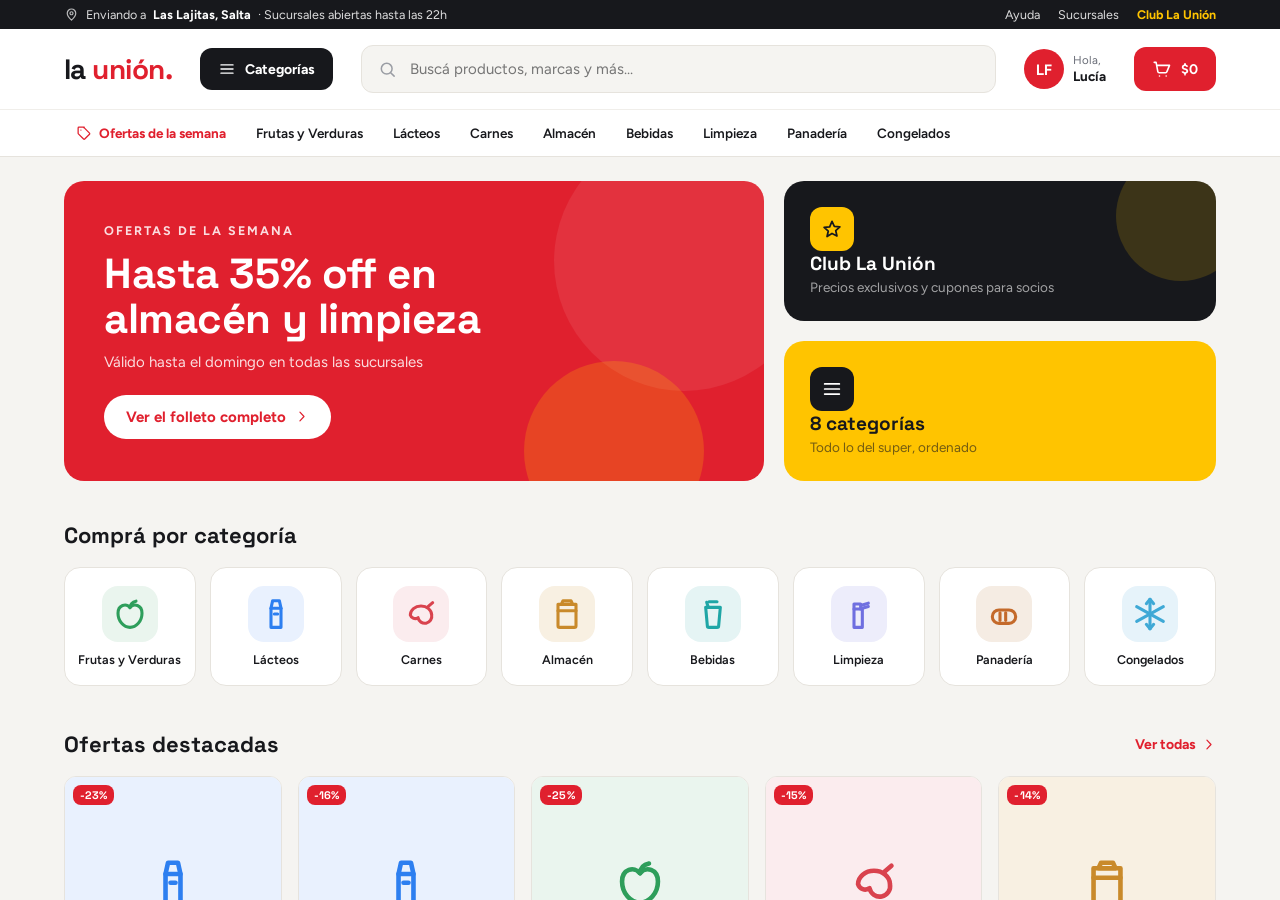
==== index.html @ 09f387e0 "Reconstruir Tienda Virtual La Unión fiel al diseño del diseñador Implementa el handoff de Claude Des" ====
<!DOCTYPE html>
<html lang="es">
<head>
<meta charset="utf-8">
<meta name="viewport" content="width=device-width, initial-scale=1">
<title>La Unión — Tienda Virtual</title>
<meta name="description" content="La Unión — el super de tu barrio, ahora también en pantalla. Catálogo de productos, ofertas de la semana y Club La Unión.">
<link rel="preconnect" href="https://fonts.googleapis.com">
<link rel="preconnect" href="https://fonts.gstatic.com" crossorigin>
<link href="https://fonts.googleapis.com/css2?family=Figtree:wght@400;500;600;700;800&family=Space+Grotesk:wght@500;600;700&display=swap" rel="stylesheet">
<style>
  *{box-sizing:border-box}
  body{margin:0}
  .mscroll::-webkit-scrollbar{height:8px;width:8px}
  .mscroll::-webkit-scrollbar-thumb{background:#d6d4ce;border-radius:8px}
  @keyframes dtoast-in{from{opacity:0;transform:translate(-50%,12px)}to{opacity:1;transform:translate(-50%,0)}}
  button{font-family:inherit}
  [data-hover-cat]:hover{border-color:#E0202E!important}
  [data-hover-row]:hover{background:#F5F4F1!important}
  .pcard:hover{box-shadow:0 8px 24px rgba(23,24,28,.12)}
  .pcard{transition:box-shadow .15s}
</style>
</head>
<body>
<div id="root" class="mscroll" style="height:100vh;overflow-y:auto;background:#F5F4F1;font-family:Figtree,system-ui,sans-serif;color:#17181C"></div>

<script>
"use strict";
const App = {
  state:{
    screen:'home', prev:'home', activeCat:null, activeProductId:17,
    query:'', sort:'rel', onlyOffers:false, offerTab:'all', cart:{}, toast:null
  },
  CATS:[
    {id:'frutas', name:'Frutas y Verduras', color:'#2E9E5B', soft:'#EAF5EE'},
    {id:'lacteos', name:'Lácteos', color:'#2D7FF0', soft:'#E9F1FE'},
    {id:'carnes', name:'Carnes', color:'#D9434E', soft:'#FBECEE'},
    {id:'almacen', name:'Almacén', color:'#C98A2B', soft:'#F8F0E2'},
    {id:'bebidas', name:'Bebidas', color:'#1FA6A6', soft:'#E5F4F4'},
    {id:'limpieza', name:'Limpieza', color:'#6F6FE0', soft:'#EDEDFB'},
    {id:'panaderia', name:'Panadería', color:'#C46A2B', soft:'#F5ECE3'},
    {id:'congelados', name:'Congelados', color:'#3FA9D6', soft:'#E6F3FA'}
  ],
  PRODUCTS:[
    {id:1, cat:'lacteos', name:'Leche Entera La Serenísima', brand:'La Serenísima', unit:'Sachet 1 L', price:990, off:1290},
    {id:2, cat:'lacteos', name:'Yogur Bebible Ser Frutilla', brand:'Ser', unit:'Botella 900 g', price:1290},
    {id:3, cat:'lacteos', name:'Queso Cremoso Punta del Agua', brand:'Punta del Agua', unit:'Por kg', price:8990},
    {id:4, cat:'lacteos', name:'Manteca La Paulina', brand:'La Paulina', unit:'200 g', price:1850},
    {id:5, cat:'lacteos', name:'Dulce de Leche Vacalin', brand:'Vacalin', unit:'400 g', price:2090, off:2490},
    {id:6, cat:'frutas', name:'Banana Ecuador', brand:'Frescos', unit:'Por kg', price:1490},
    {id:7, cat:'frutas', name:'Tomate Perita', brand:'Frescos', unit:'Por kg', price:1990},
    {id:8, cat:'frutas', name:'Papa Blanca', brand:'Frescos', unit:'Por kg', price:890, off:1190},
    {id:9, cat:'frutas', name:'Manzana Roja', brand:'Frescos', unit:'Por kg', price:2290},
    {id:10, cat:'carnes', name:'Asado de Tira', brand:'Carnicería La Unión', unit:'Por kg', price:9990},
    {id:11, cat:'carnes', name:'Pechuga de Pollo', brand:'Granja del Sol', unit:'Por kg', price:5490, off:6490},
    {id:12, cat:'carnes', name:'Carne Picada Especial', brand:'Carnicería La Unión', unit:'Por kg', price:6990},
    {id:13, cat:'almacen', name:'Fideos Tirabuzón Matarazzo', brand:'Matarazzo', unit:'500 g', price:990},
    {id:14, cat:'almacen', name:'Arroz Largo Fino Gallo Oro', brand:'Gallo Oro', unit:'1 kg', price:1890},
    {id:15, cat:'almacen', name:'Aceite de Girasol Natura', brand:'Natura', unit:'900 ml', price:2990, off:3490},
    {id:16, cat:'almacen', name:'Azúcar Ledesma', brand:'Ledesma', unit:'1 kg', price:1290},
    {id:17, cat:'almacen', name:'Yerba Mate Playadito', brand:'Playadito', unit:'1 kg', price:3990, off:4990},
    {id:18, cat:'almacen', name:'Café La Virginia', brand:'La Virginia', unit:'250 g', price:4290},
    {id:19, cat:'bebidas', name:'Coca-Cola Original', brand:'Coca-Cola', unit:'2,25 L', price:2890},
    {id:20, cat:'bebidas', name:'Agua Mineral Villavicencio', brand:'Villavicencio', unit:'2 L', price:1190},
    {id:21, cat:'bebidas', name:'Cerveza Quilmes Clásica', brand:'Quilmes', unit:'Litro retornable', price:1690, off:1990},
    {id:22, cat:'bebidas', name:'Vino Malbec Trumpeter', brand:'Trumpeter', unit:'750 ml', price:5990},
    {id:23, cat:'limpieza', name:'Lavandina Ayudín', brand:'Ayudín', unit:'1 L', price:990},
    {id:24, cat:'limpieza', name:'Detergente Magistral', brand:'Magistral', unit:'750 ml', price:1990, off:2490},
    {id:25, cat:'limpieza', name:'Papel Higiénico Higienol x4', brand:'Higienol', unit:'4 rollos', price:2990, off:3590},
    {id:26, cat:'panaderia', name:'Pan Lactal Bimbo', brand:'Bimbo', unit:'460 g', price:2190},
    {id:27, cat:'panaderia', name:'Medialunas de Manteca x6', brand:'Panadería La Unión', unit:'6 unidades', price:2490},
    {id:28, cat:'congelados', name:'Bastones de Merluza', brand:'La Costa', unit:'400 g', price:4290, off:4990},
    {id:29, cat:'congelados', name:'Papas Bastón McCain', brand:'McCain', unit:'720 g', price:3490},
    {id:30, cat:'congelados', name:'Helado Crema Americana', brand:'Frigor', unit:'1 kg', price:5990, off:7490}
  ],

  format(n){ return '$' + Math.round(n).toLocaleString('es-AR'); },
  esc(s){ return String(s).replace(/&/g,'&amp;').replace(/</g,'&lt;').replace(/>/g,'&gt;').replace(/"/g,'&quot;'); },
  svg(size,color,sw,paths){
    return '<svg width="'+size+'" height="'+size+'" viewBox="0 0 24 24" fill="none" stroke="'+color+'" stroke-width="'+(sw||1.85)+'" stroke-linecap="round" stroke-linejoin="round">'+
      paths.map(d=>'<path d="'+d+'"/>').join('')+'</svg>';
  },
  catIcon(id,size){
    const c=this.CATS.find(x=>x.id===id); const col=c?c.color:'#696D77';
    const P={
      frutas:['M12 8.2c-2.3-3-7.2-1.6-7.2 3.3 0 4.8 3.5 8.5 7.2 8.5s7.2-3.7 7.2-8.5c0-4.9-4.9-6.3-7.2-3.3z','M12 8.2c.2-2.3 1.7-3.5 3.6-3.9'],
      lacteos:['M9 8.5 10 4h4l1 4.5V20H9z','M9 8.5h6','M11 12h2'],
      carnes:['M5.6 12.6a6.4 5.4 0 0 1 12.8 0 4.1 4.1 0 0 1-8.2 1.6 3 3 0 0 1-4.6-1.6z','M16.2 7.6 19 5.2'],
      almacen:['M6.6 6.2h10.8V19a1 1 0 0 1-1 1H7.6a1 1 0 0 1-1-1z','M6.6 10h10.8','M9.6 4h4.8l1 2.2H8.6z'],
      bebidas:['M7.6 8h8.8l-1 11a1 1 0 0 1-1 1h-4.8a1 1 0 0 1-1-1z','M9.6 4.6h4.8','M9.2 8 8.2 5'],
      limpieza:['M9 9h5v11H9z','M14 6.6l3.6-1.1','M9 9V6h4v3','M14 8.6l3.6-1.1'],
      panaderia:['M5 13.6a4 4 0 0 1 4-4h6a4 4 0 0 1 0 8H9a4 4 0 0 1-4-4z','M9.6 11.2v4.6','M13 11.2v4.6'],
      congelados:['M12 3.2v17.6','M4 7.6 20 16.4','M20 7.6 4 16.4','M12 3.2 9.8 5.8','M12 3.2l2.2 2.6','M12 20.8l-2.2-2.6','M12 20.8l2.2-2.6']
    };
    return this.svg(size,col,1.85,(P[id]||['M4 12h16']));
  },
  ui(name,size,color){
    const col=color||'#17181C';
    const M={
      search:['M11 4.2a6.8 6.8 0 1 0 0 13.6 6.8 6.8 0 0 0 0-13.6z','M20.4 20.4 16 16'],
      tag:['M12.4 3.2H4.4a1.2 1.2 0 0 0-1.2 1.2v8a1.2 1.2 0 0 0 .35.85l7.8 7.8a1.2 1.2 0 0 0 1.7 0l7.2-7.2a1.2 1.2 0 0 0 0-1.7l-7.8-7.8a1.2 1.2 0 0 0-.85-.35z','M7.4 7.6h.01'],
      cart:['M2.6 4h2.3l2.1 11.1a1.6 1.6 0 0 0 1.6 1.3h7.7a1.6 1.6 0 0 0 1.6-1.25L21 7.6H6','M9 20.4h.02','M17 20.4h.02'],
      next:['M9.5 5 16 12l-6.5 7'],
      filter:['M4 6.6h16','M7 12h10','M10 17.4h4'],
      star:['M12 3.6l2.55 5.55 6.05.55-4.55 4 1.35 5.95L12 16.9 6.6 20.2l1.35-5.95-4.55-4 6.05-.55z'],
      pin:['M12 21s6.8-6.2 6.8-11A6.8 6.8 0 1 0 5.2 10c0 4.8 6.8 11 6.8 11z','M12 7.6a2.4 2.4 0 1 0 0 4.8 2.4 2.4 0 0 0 0-4.8z'],
      check:['M5 12.6 10 17l9.2-10.2'],
      close:['M6 6l12 12','M18 6 6 18'],
      menu:['M4 6.5h16','M4 12h16','M4 17.5h16'],
      ticket:['M3 7.5a1 1 0 0 1 1-1h16a1 1 0 0 1 1 1V10a2 2 0 0 0 0 4v2.5a1 1 0 0 1-1 1H4a1 1 0 0 1-1-1V14a2 2 0 0 0 0-4z'],
      doc:['M6 3.5h8l4 4V20a.5.5 0 0 1-.5.5h-11A.5.5 0 0 1 6 20z','M14 3.5V8h4'],
      user:['M12 4.2a3.5 3.5 0 1 0 0 7 3.5 3.5 0 0 0 0-7z','M5 20c0-3.6 3.1-5.6 7-5.6s7 2 7 5.6'],
      gear:['M12 9a3 3 0 1 0 0 6 3 3 0 0 0 0-6z','M19.4 13.5a1.6 1.6 0 0 0 .3 1.8l.05.05a2 2 0 1 1-2.8 2.8l-.05-.05a1.6 1.6 0 0 0-2.7 1.1V20a2 2 0 0 1-4 0v-.1a1.6 1.6 0 0 0-2.7-1.1l-.05.05a2 2 0 1 1-2.8-2.8l.05-.05A1.6 1.6 0 0 0 4.6 13.5H4.5a2 2 0 0 1 0-4h.1a1.6 1.6 0 0 0 1.1-2.7l-.05-.05a2 2 0 1 1 2.8-2.8l.05.05a1.6 1.6 0 0 0 2.7-1.1V2.5a2 2 0 0 1 4 0v.1a1.6 1.6 0 0 0 2.7 1.1l.05-.05a2 2 0 1 1 2.8 2.8l-.05.05a1.6 1.6 0 0 0-1.1 2.7h.1a2 2 0 0 1 0 4z']
    };
    return this.svg(size,col,1.9,(M[name]||[]));
  },

  disp(p){
    const cat=this.CATS.find(c=>c.id===p.cat); const qty=this.state.cart[p.id]||0;
    return {
      id:p.id, name:p.name, brand:p.brand, unit:p.unit, catName:cat.name,
      priceFmt:this.format(p.price), hasOff:!!p.off, offFmt:p.off?this.format(p.off):'',
      pct:p.off?Math.round((1-p.price/p.off)*100):0, soft:cat.soft, color:cat.color, icon:this.catIcon(p.cat,52),
      qty, notInCart:qty===0
    };
  },

  // ---- actions ----
  go(s){ this.state.screen=s; this.render(true); },
  goWithPrev(s){ this.state.prev=this.state.screen; this.state.screen=s; this.render(true); },
  openCat(id){ Object.assign(this.state,{prev:this.state.screen, activeCat:id, onlyOffers:false, sort:'rel', screen:'list'}); this.render(true); },
  openAllCats(){ Object.assign(this.state,{prev:this.state.screen, activeCat:null, onlyOffers:false, screen:'list'}); this.render(true); },
  openProduct(id){ Object.assign(this.state,{prev:this.state.screen, activeProductId:id, screen:'product'}); this.render(true); },
  add(id){ const p=this.PRODUCTS.find(x=>x.id===id); this.state.cart[id]=(this.state.cart[id]||0)+1; this.toastMsg('Agregaste '+p.name.split(' ').slice(0,2).join(' '),1800); this.render(false); },
  remove(id){ this.state.cart[id]=(this.state.cart[id]||0)-1; if(this.state.cart[id]<=0)delete this.state.cart[id]; this.render(false); },
  cycleSort(){ const o=['rel','asc','desc']; const i=o.indexOf(this.state.sort); this.state.sort=o[(i+1)%3]; this.render(false); },
  toggleOffers(){ this.state.onlyOffers=!this.state.onlyOffers; this.render(false); },
  setQuery(v){ this.state.query=v; this.render(false,true); },
  clearQuery(){ this.state.query=''; this.render(false); },
  focusSearch(){ if(this.state.screen!=='search'){ this.go('search'); } },
  setSort(){ this.cycleSort(); },
  setOfferTab(k){ this.state.offerTab=k; this.render(false); },
  searchFor(label){ this.state.query=label; this.state.screen='search'; this.render(true); },
  clearCart(){ this.state.cart={}; this.render(false); },
  toastMsg(m,d){ if(this._t)clearTimeout(this._t); this.state.toast=m; this.renderToast(); this._t=setTimeout(()=>{this.state.toast=null;this.renderToast();},d||1700); },

  // ---- product card ----
  card(p){
    const off = p.hasOff ? '<div style="position:absolute;top:8px;left:8px;background:#E0202E;color:#fff;font-size:11px;font-weight:700;padding:3px 7px;border-radius:8px;letter-spacing:.01em;font-family:\'Space Grotesk\',sans-serif">-'+p.pct+'%</div>' : '';
    const strike = p.hasOff ? '<span style="font-size:12px;color:#9A9DA4;text-decoration:line-through;font-weight:500">'+p.offFmt+'</span>' : '';
    const action = p.notInCart
      ? '<button onclick="event.stopPropagation();App.add('+p.id+')" style="width:100%;height:36px;border:1.5px solid #E0202E;background:#fff;color:#E0202E;border-radius:999px;font-weight:700;font-size:13px;cursor:pointer;display:flex;align-items:center;justify-content:center;gap:5px">Agregar</button>'
      : '<div style="width:100%;height:36px;display:flex;align-items:center;justify-content:space-between;border:1.5px solid #E0202E;border-radius:999px;overflow:hidden">'+
          '<button onclick="event.stopPropagation();App.remove('+p.id+')" style="width:40px;height:100%;border:none;background:transparent;color:#E0202E;font-size:20px;font-weight:700;cursor:pointer;line-height:1">&minus;</button>'+
          '<span style="font-family:\'Space Grotesk\',sans-serif;font-weight:700;font-size:15px;color:#17181C">'+p.qty+'</span>'+
          '<button onclick="event.stopPropagation();App.add('+p.id+')" style="width:40px;height:100%;border:none;background:transparent;color:#E0202E;font-size:20px;font-weight:700;cursor:pointer;line-height:1">+</button>'+
        '</div>';
    return '<div class="pcard" onclick="App.openProduct('+p.id+')" style="background:#fff;border:1px solid #E6E3DD;border-radius:12px;overflow:hidden;display:flex;flex-direction:column;height:100%;cursor:pointer">'+
      '<div style="position:relative;width:100%;aspect-ratio:1/1;display:flex;align-items:center;justify-content:center;background:'+p.soft+'">'+
        '<div style="transform:scale(1.15)">'+p.icon+'</div>'+off+'</div>'+
      '<div style="padding:10px 11px 12px;display:flex;flex-direction:column;gap:3px;flex:1">'+
        '<div style="display:flex;align-items:baseline;gap:6px;flex-wrap:wrap"><span style="font-family:\'Space Grotesk\',sans-serif;font-weight:700;font-size:18px;color:#17181C;font-feature-settings:\'tnum\'">'+p.priceFmt+'</span>'+strike+'</div>'+
        '<div style="font-size:13px;font-weight:600;color:#17181C;line-height:1.25;display:-webkit-box;-webkit-line-clamp:2;-webkit-box-orient:vertical;overflow:hidden;min-height:33px">'+this.esc(p.name)+'</div>'+
        '<div style="font-size:11.5px;color:#696D77;margin-bottom:2px">'+this.esc(p.unit)+'</div>'+
        '<div style="margin-top:auto;padding-top:6px">'+action+'</div>'+
      '</div></div>';
  },
  grid(arr,cols){ return '<div style="display:grid;grid-template-columns:repeat('+cols+',1fr);gap:16px">'+arr.map(p=>this.card(p)).join('')+'</div>'; },

  // ---- screens ----
  header(){
    const s=this.state;
    const cartCount=Object.values(s.cart).reduce((a,b)=>a+b,0);
    const subtotal=Object.keys(s.cart).reduce((a,id)=>{const p=this.PRODUCTS.find(x=>x.id===Number(id));return a+p.price*s.cart[id];},0);
    const cartBadge = cartCount>0 ? '<span style="position:absolute;top:-6px;right:-6px;background:#17181C;color:#fff;font-size:11px;font-weight:700;min-width:20px;height:20px;border-radius:10px;display:flex;align-items:center;justify-content:center;padding:0 5px;font-family:\'Space Grotesk\',sans-serif;border:2px solid #fff">'+cartCount+'</span>' : '';
    const searchBorder = s.screen==='search'?'#E0202E':'#E6E3DD';
    const clearBtn = s.query.length>0 ? '<div onclick="App.clearQuery()" style="cursor:pointer;display:flex">'+this.ui('close',17,'#9A9DA4')+'</div>' : '';
    const navCats=this.CATS.map(c=>'<div onclick="App.openCat(\''+c.id+'\')" data-hover-row style="cursor:pointer;flex:none;font-weight:600;font-size:13.5px;color:#17181C;padding:6px 12px;border-radius:8px">'+this.esc(c.name)+'</div>').join('');
    return '<div style="position:sticky;top:0;z-index:30;background:#fff;border-bottom:1px solid #E6E3DD">'+
      '<div style="background:#17181C;color:rgba(255,255,255,.85);font-size:12.5px"><div style="max-width:1200px;margin:0 auto;padding:7px 24px;display:flex;align-items:center;justify-content:space-between">'+
        '<span style="display:flex;align-items:center;gap:7px">'+this.ui('pin',15,'rgba(255,255,255,.7)')+' Enviando a <span style="color:#fff;font-weight:700">Las Lajitas, Salta</span> · Sucursales abiertas hasta las 22h</span>'+
        '<span style="display:flex;gap:18px;align-items:center"><span style="cursor:pointer">Ayuda</span><span style="cursor:pointer">Sucursales</span><span onclick="App.go(\'club\')" style="cursor:pointer;color:#FFC400;font-weight:700">Club La Unión</span></span>'+
      '</div></div>'+
      '<div style="max-width:1200px;margin:0 auto;padding:16px 24px;display:flex;align-items:center;gap:28px">'+
        '<div onclick="App.go(\'home\')" style="cursor:pointer;font-family:\'Space Grotesk\',sans-serif;font-weight:700;font-size:28px;letter-spacing:-.02em;flex:none">la <span style="color:#E0202E">unión.</span></div>'+
        '<div onclick="App.go(\'categories\')" style="cursor:pointer;flex:none;display:flex;align-items:center;gap:9px;background:#17181C;color:#fff;font-weight:700;font-size:14px;padding:12px 18px;border-radius:12px">'+this.ui('menu',18,'#fff')+' Categorías</div>'+
        '<div style="flex:1;display:flex;align-items:center;gap:11px;background:#F5F4F1;border:1.5px solid '+searchBorder+';border-radius:12px;padding:0 16px;height:48px">'+this.ui('search',19,'#9A9DA4')+
          '<input id="searchInput" value="'+this.esc(s.query)+'" oninput="App.setQuery(this.value)" onfocus="App.focusSearch()" placeholder="Buscá productos, marcas y más..." style="border:none;outline:none;background:transparent;flex:1;font-family:Figtree,sans-serif;font-size:15px;color:#17181C;min-width:0" />'+clearBtn+'</div>'+
        '<div onclick="App.go(\'account\')" style="cursor:pointer;flex:none;display:flex;align-items:center;gap:9px"><div style="width:40px;height:40px;border-radius:50%;background:#E0202E;color:#fff;display:flex;align-items:center;justify-content:center;font-family:\'Space Grotesk\',sans-serif;font-weight:700;font-size:15px">LF</div><div style="line-height:1.2"><div style="font-size:11.5px;color:#696D77">Hola,</div><div style="font-size:13.5px;font-weight:700">Lucía</div></div></div>'+
        '<div onclick="App.goWithPrev(\'cart\')" style="cursor:pointer;flex:none;position:relative;display:flex;align-items:center;gap:9px;background:#E0202E;color:#fff;font-weight:700;font-size:14px;padding:12px 18px;border-radius:12px">'+this.ui('cart',20,'#fff')+' <span>'+this.format(subtotal)+'</span>'+cartBadge+'</div>'+
      '</div>'+
      '<div style="border-top:1px solid #F0EEEA"><div style="max-width:1200px;margin:0 auto;padding:0 24px;display:flex;gap:6px;align-items:center;height:46px;overflow-x:auto;scrollbar-width:none">'+
        '<div onclick="App.go(\'offers\')" style="cursor:pointer;flex:none;display:flex;align-items:center;gap:7px;color:#E0202E;font-weight:700;font-size:13.5px;padding:6px 12px">'+this.ui('tag',16,'#E0202E')+' Ofertas de la semana</div>'+navCats+
      '</div></div></div>';
  },

  homeScreen(){
    const offers=this.PRODUCTS.filter(p=>p.off);
    const navCats=this.CATS.map(c=>{
      const count=this.PRODUCTS.filter(p=>p.cat===c.id).length;
      return '<div onclick="App.openCat(\''+c.id+'\')" data-hover-cat style="cursor:pointer;background:#fff;border:1px solid #E6E3DD;border-radius:16px;padding:18px 12px;display:flex;flex-direction:column;align-items:center;gap:10px;text-align:center"><div style="width:56px;height:56px;border-radius:16px;background:'+c.soft+';display:flex;align-items:center;justify-content:center">'+this.catIcon(c.id,40)+'</div><span style="font-size:12.5px;font-weight:600;line-height:1.2">'+this.esc(c.name)+'</span></div>';
    }).join('');
    const offersRow=offers.slice(0,5).map(p=>this.disp(p));
    const featIdx=[16,0,18,26,9,13,18,19,5,25];
    const featured=featIdx.map(i=>this.disp(this.PRODUCTS[i]));
    return '<div>'+
      '<div style="display:grid;grid-template-columns:1.62fr 1fr;gap:20px;margin-top:24px">'+
        '<div onclick="App.go(\'offers\')" style="cursor:pointer;position:relative;overflow:hidden;background:#E0202E;border-radius:20px;padding:40px;min-height:280px;display:flex;flex-direction:column;justify-content:center">'+
          '<div style="position:absolute;right:-50px;top:-50px;width:260px;height:260px;border-radius:50%;background:rgba(255,255,255,.08)"></div><div style="position:absolute;right:60px;bottom:-60px;width:180px;height:180px;border-radius:50%;background:rgba(255,196,0,.22)"></div>'+
          '<div style="position:relative"><div style="font-size:12.5px;font-weight:700;letter-spacing:.16em;color:rgba(255,255,255,.85)">OFERTAS DE LA SEMANA</div>'+
          '<div style="font-family:\'Space Grotesk\',sans-serif;font-weight:700;font-size:42px;line-height:1.05;color:#fff;margin-top:14px;max-width:440px;letter-spacing:-.01em">Hasta 35% off en almacén y limpieza</div>'+
          '<div style="font-size:15px;color:rgba(255,255,255,.85);margin-top:12px">Válido hasta el domingo en todas las sucursales</div>'+
          '<div style="display:inline-flex;align-items:center;gap:8px;margin-top:24px;background:#fff;color:#E0202E;font-weight:700;font-size:15px;padding:13px 22px;border-radius:999px">Ver el folleto completo '+this.ui('next',15,'#E0202E')+'</div></div></div>'+
        '<div style="display:flex;flex-direction:column;gap:20px">'+
          '<div onclick="App.go(\'club\')" style="cursor:pointer;flex:1;position:relative;overflow:hidden;background:#17181C;border-radius:20px;padding:26px;display:flex;flex-direction:column;justify-content:space-between"><div style="position:absolute;right:-30px;top:-30px;width:130px;height:130px;border-radius:50%;background:rgba(255,196,0,.16)"></div><div style="width:44px;height:44px;border-radius:12px;background:#FFC400;display:flex;align-items:center;justify-content:center">'+this.ui('star',22,'#17181C')+'</div><div><div style="color:#fff;font-weight:700;font-size:19px;font-family:\'Space Grotesk\',sans-serif">Club La Unión</div><div style="color:rgba(255,255,255,.6);font-size:13.5px;margin-top:3px">Precios exclusivos y cupones para socios</div></div></div>'+
          '<div onclick="App.go(\'categories\')" style="cursor:pointer;flex:1;position:relative;overflow:hidden;background:#FFC400;border-radius:20px;padding:26px;display:flex;flex-direction:column;justify-content:space-between"><div style="width:44px;height:44px;border-radius:12px;background:#17181C;display:flex;align-items:center;justify-content:center">'+this.ui('menu',22,'#fff')+'</div><div><div style="color:#17181C;font-weight:700;font-size:19px;font-family:\'Space Grotesk\',sans-serif">8 categorías</div><div style="color:rgba(23,24,28,.6);font-size:13.5px;margin-top:3px">Todo lo del super, ordenado</div></div></div>'+
        '</div></div>'+
      '<div style="display:flex;align-items:center;justify-content:space-between;margin:40px 0 18px"><div style="font-family:\'Space Grotesk\',sans-serif;font-weight:700;font-size:22px">Comprá por categoría</div></div>'+
      '<div style="display:grid;grid-template-columns:repeat(8,1fr);gap:14px">'+navCats+'</div>'+
      '<div style="display:flex;align-items:center;justify-content:space-between;margin:44px 0 18px"><div style="font-family:\'Space Grotesk\',sans-serif;font-weight:700;font-size:22px">Ofertas destacadas</div><div onclick="App.go(\'offers\')" style="cursor:pointer;font-size:14px;font-weight:700;color:#E0202E;display:flex;align-items:center;gap:5px">Ver todas '+this.ui('next',15,'#E0202E')+'</div></div>'+
      this.grid(offersRow,5)+
      '<div style="display:flex;align-items:center;justify-content:space-between;margin:44px 0 18px"><div style="font-family:\'Space Grotesk\',sans-serif;font-weight:700;font-size:22px">Lo más comprado</div></div>'+
      this.grid(featured,5)+
    '</div>';
  },

  categoriesScreen(){
    const cards=this.CATS.map(c=>{
      const count=this.PRODUCTS.filter(p=>p.cat===c.id).length;
      return '<div onclick="App.openCat(\''+c.id+'\')" style="cursor:pointer;position:relative;overflow:hidden;background:'+c.soft+';border-radius:18px;padding:22px;height:150px;display:flex;flex-direction:column;justify-content:space-between"><div style="transform:scale(1.1);transform-origin:left">'+this.catIcon(c.id,40)+'</div><div><div style="font-weight:700;font-size:16px">'+this.esc(c.name)+'</div><div style="font-size:12.5px;color:#696D77;margin-top:2px">'+count+' productos</div></div></div>';
    }).join('');
    return '<div><div style="font-family:\'Space Grotesk\',sans-serif;font-weight:700;font-size:26px;margin:28px 0 18px">Todas las categorías</div><div style="display:grid;grid-template-columns:repeat(4,1fr);gap:16px">'+cards+'</div></div>';
  },

  listScreen(){
    const s=this.state;
    let list=s.activeCat?this.PRODUCTS.filter(p=>p.cat===s.activeCat):this.PRODUCTS.slice();
    if(s.onlyOffers)list=list.filter(p=>p.off);
    if(s.sort==='asc')list=list.slice().sort((a,b)=>a.price-b.price);
    if(s.sort==='desc')list=list.slice().sort((a,b)=>b.price-a.price);
    const cat=s.activeCat?this.CATS.find(c=>c.id===s.activeCat):null;
    const sortLabel=s.sort==='asc'?'Menor precio':s.sort==='desc'?'Mayor precio':'Relevancia';
    const allW=s.activeCat?'500':'700', allC=s.activeCat?'#17181C':'#E0202E', allBg=s.activeCat?'transparent':'#FBECEE';
    const sideCats=this.CATS.map(c=>{
      const count=this.PRODUCTS.filter(p=>p.cat===c.id).length;
      const w=s.activeCat===c.id?'700':'500', col=s.activeCat===c.id?'#E0202E':'#17181C', bg=s.activeCat===c.id?'#FBECEE':'transparent';
      return '<div onclick="App.openCat(\''+c.id+'\')" style="cursor:pointer;font-size:14px;font-weight:'+w+';color:'+col+';padding:9px 12px;border-radius:10px;background:'+bg+';display:flex;justify-content:space-between"><span>'+this.esc(c.name)+'</span><span style="color:#9A9DA4;font-weight:500">'+count+'</span></div>';
    }).join('');
    const toggleBg=s.onlyOffers?'#E0202E':'#D6D4CE', knob=s.onlyOffers?'20px':'2px';
    const gridHtml = list.length>0 ? this.grid(list.map(p=>this.disp(p)),4)
      : '<div style="padding:70px 32px;text-align:center;background:#fff;border:1px solid #E6E3DD;border-radius:16px"><div style="font-size:16px;font-weight:700">No hay productos con esos filtros</div><div onclick="App.toggleOffers()" style="cursor:pointer;margin-top:10px;font-size:14px;font-weight:700;color:#E0202E">Quitar filtros</div></div>';
    return '<div style="display:grid;grid-template-columns:230px 1fr;gap:28px;margin-top:24px;align-items:start">'+
      '<div style="position:sticky;top:170px"><div style="font-family:\'Space Grotesk\',sans-serif;font-weight:700;font-size:15px;margin-bottom:12px">Categorías</div>'+
        '<div style="display:flex;flex-direction:column;gap:2px"><div onclick="App.openAllCats()" style="cursor:pointer;font-size:14px;font-weight:'+allW+';color:'+allC+';padding:9px 12px;border-radius:10px;background:'+allBg+'">Todos los productos</div>'+sideCats+'</div>'+
        '<div style="height:1px;background:#E6E3DD;margin:18px 0"></div>'+
        '<div onclick="App.toggleOffers()" style="cursor:pointer;display:flex;align-items:center;gap:10px;padding:4px 0"><div style="width:42px;height:24px;border-radius:999px;background:'+toggleBg+';position:relative;transition:.15s;flex:none"><div style="position:absolute;top:2px;left:'+knob+';width:20px;height:20px;border-radius:50%;background:#fff;transition:.15s"></div></div><span style="font-size:14px;font-weight:600">Solo ofertas</span></div>'+
      '</div>'+
      '<div><div style="display:flex;align-items:flex-end;justify-content:space-between;margin-bottom:18px"><div><div style="font-family:\'Space Grotesk\',sans-serif;font-weight:700;font-size:26px">'+this.esc(cat?cat.name:'Todos los productos')+'</div><div style="font-size:13.5px;color:#696D77;margin-top:3px">'+list.length+' productos</div></div>'+
        '<div style="display:flex;align-items:center;gap:10px"><span style="font-size:13px;color:#696D77">Ordenar por</span><div onclick="App.setSort()" style="cursor:pointer;display:flex;align-items:center;gap:8px;background:#fff;border:1px solid #E6E3DD;border-radius:10px;padding:10px 14px;font-size:13.5px;font-weight:600">'+this.ui('filter',16,'#17181C')+' '+sortLabel+'</div></div></div>'+gridHtml+'</div>'+
    '</div>';
  },

  productScreen(){
    const s=this.state;
    const ap=this.PRODUCTS.find(p=>p.id===s.activeProductId)||this.PRODUCTS[0];
    const d=this.disp(ap);
    const desc=ap.name+' de '+ap.brand+'. Presentación '+ap.unit.toLowerCase()+'. Precio por unidad, sujeto a disponibilidad en sucursal. Producto seleccionado por su rotación y calidad.';
    const related=this.PRODUCTS.filter(p=>p.cat===ap.cat&&p.id!==ap.id).slice(0,5).map(p=>this.disp(p));
    const offBadge=d.hasOff?'<div style="position:absolute;top:20px;left:20px;background:#E0202E;color:#fff;font-size:15px;font-weight:700;padding:7px 14px;border-radius:11px;font-family:\'Space Grotesk\',sans-serif">-'+d.pct+'% OFF</div>':'';
    const strike=d.hasOff?'<span style="font-size:20px;color:#9A9DA4;text-decoration:line-through">'+d.offFmt+'</span>':'';
    const action = d.notInCart
      ? '<button onclick="App.add('+ap.id+')" style="flex:1;height:56px;border:none;background:#E0202E;color:#fff;border-radius:14px;font-weight:700;font-size:16px;cursor:pointer;display:flex;align-items:center;justify-content:center;gap:9px">'+this.ui('cart',20,'#fff')+' Agregar al carrito</button>'
      : '<div style="flex:1;height:56px;display:flex;align-items:center;justify-content:space-between;border:1.5px solid #E0202E;border-radius:14px;overflow:hidden"><button onclick="App.remove('+ap.id+')" style="width:60px;height:100%;border:none;background:transparent;color:#E0202E;font-size:26px;font-weight:700;cursor:pointer">&minus;</button><span style="font-family:\'Space Grotesk\',sans-serif;font-weight:700;font-size:22px">'+d.qty+'</span><button onclick="App.add('+ap.id+')" style="width:60px;height:100%;border:none;background:transparent;color:#E0202E;font-size:26px;font-weight:700;cursor:pointer">+</button></div><div style="font-family:\'Space Grotesk\',sans-serif;font-weight:700;color:#1B8A53;font-size:14px;display:flex;align-items:center;gap:6px">'+this.ui('check',16,'#1B8A53')+' En carrito</div>';
    return '<div><div style="font-size:13px;color:#696D77;margin:22px 0 18px;display:flex;align-items:center;gap:7px"><span onclick="App.go(\'home\')" style="cursor:pointer">Inicio</span>'+this.ui('next',13,'#C9CCD2')+'<span onclick="App.openCat(\''+ap.cat+'\')" style="cursor:pointer">'+this.esc(d.catName)+'</span>'+this.ui('next',13,'#C9CCD2')+'<span style="color:#17181C;font-weight:600">'+this.esc(d.name)+'</span></div>'+
      '<div style="display:grid;grid-template-columns:1fr 1fr;gap:40px;align-items:start">'+
        '<div style="background:'+d.soft+';border-radius:22px;aspect-ratio:1/1;display:flex;align-items:center;justify-content:center;position:sticky;top:170px"><div style="transform:scale(3.4)">'+this.catIcon(ap.cat,52)+'</div>'+offBadge+'</div>'+
        '<div style="padding-top:6px"><div style="font-size:12px;font-weight:700;letter-spacing:.1em;color:#E0202E;text-transform:uppercase">'+this.esc(d.catName)+'</div>'+
          '<div style="font-family:\'Space Grotesk\',sans-serif;font-weight:700;font-size:32px;line-height:1.15;margin-top:8px">'+this.esc(d.name)+'</div>'+
          '<div style="font-size:15px;color:#696D77;margin-top:5px">'+this.esc(d.brand)+' · '+this.esc(d.unit)+'</div>'+
          '<div style="display:flex;align-items:baseline;gap:14px;margin-top:22px"><span style="font-family:\'Space Grotesk\',sans-serif;font-weight:700;font-size:44px;font-feature-settings:\'tnum\'">'+d.priceFmt+'</span>'+strike+'</div>'+
          '<div style="display:flex;align-items:center;gap:8px;margin-top:14px"><span style="width:9px;height:9px;border-radius:50%;background:#1B8A53"></span><span style="font-size:14px;font-weight:600;color:#1B8A53">En stock · entrega same day disponible</span></div>'+
          '<div style="margin-top:28px;display:flex;gap:14px;align-items:center">'+action+'</div>'+
          '<div style="height:1px;background:#E6E3DD;margin:28px 0"></div>'+
          '<div style="font-family:\'Space Grotesk\',sans-serif;font-weight:700;font-size:17px;margin-bottom:8px">Descripción</div>'+
          '<div style="font-size:14.5px;color:#696D77;line-height:1.55">'+this.esc(desc)+'</div>'+
          '<div style="margin-top:22px;border:1px solid #E6E3DD;border-radius:14px;overflow:hidden;background:#fff">'+
            '<div style="display:flex;justify-content:space-between;padding:14px 16px;font-size:14px"><span style="color:#696D77">Marca</span><span style="font-weight:600">'+this.esc(d.brand)+'</span></div><div style="height:1px;background:#E6E3DD"></div>'+
            '<div style="display:flex;justify-content:space-between;padding:14px 16px;font-size:14px"><span style="color:#696D77">Presentación</span><span style="font-weight:600">'+this.esc(d.unit)+'</span></div><div style="height:1px;background:#E6E3DD"></div>'+
            '<div style="display:flex;justify-content:space-between;padding:14px 16px;font-size:14px"><span style="color:#696D77">Categoría</span><span style="font-weight:600">'+this.esc(d.catName)+'</span></div></div>'+
        '</div></div>'+
      '<div style="font-family:\'Space Grotesk\',sans-serif;font-weight:700;font-size:22px;margin:48px 0 18px">Productos relacionados</div>'+this.grid(related,5)+'</div>';
  },

  searchScreen(){
    const s=this.state;
    const norm=t=>t.toLowerCase().normalize('NFD').replace(/[̀-ͯ]/g,'');
    const q=norm(s.query.trim());
    const res=q?this.PRODUCTS.filter(p=>norm(p.name+' '+p.brand+' '+this.CATS.find(c=>c.id===p.cat).name).includes(q)):[];
    let body;
    if(q.length>0){
      if(res.length>0){
        body='<div style="font-size:15px;color:#696D77;margin-bottom:18px">'+res.length+' resultados para "<span style="color:#17181C;font-weight:700">'+this.esc(s.query)+'</span>"</div>'+this.grid(res.map(p=>this.disp(p)),5);
      } else {
        body='<div style="padding:80px 32px;text-align:center"><div style="width:72px;height:72px;border-radius:50%;background:#fff;border:1px solid #E6E3DD;display:flex;align-items:center;justify-content:center;margin:0 auto 18px">'+this.ui('search',28,'#C9CCD2')+'</div><div style="font-size:18px;font-weight:700">Sin resultados para "'+this.esc(s.query)+'"</div><div style="font-size:14px;color:#9A9DA4;margin-top:6px">Probá con otra palabra o revisá la ortografía</div></div>';
      }
    } else {
      const suggestions=['Leche','Yerba','Coca-Cola','Aceite','Pan','Detergente','Asado','Café'].map(l=>'<div onclick="App.searchFor(\''+l+'\')" style="cursor:pointer;background:#fff;border:1px solid #E6E3DD;border-radius:999px;padding:10px 18px;font-size:14px;font-weight:600">'+l+'</div>').join('');
      const cats=this.CATS.map(c=>{const count=this.PRODUCTS.filter(p=>p.cat===c.id).length;return '<div onclick="App.openCat(\''+c.id+'\')" style="cursor:pointer;display:flex;align-items:center;gap:14px;background:#fff;border:1px solid #E6E3DD;border-radius:14px;padding:14px"><div style="width:48px;height:48px;border-radius:12px;background:'+c.soft+';display:flex;align-items:center;justify-content:center;flex:none;transform:scale(.85)">'+this.catIcon(c.id,40)+'</div><div><div style="font-weight:700;font-size:14.5px">'+this.esc(c.name)+'</div><div style="font-size:12.5px;color:#696D77">'+count+' productos</div></div></div>';}).join('');
      body='<div style="font-size:15px;font-weight:700;margin-bottom:14px">Buscados frecuentemente</div><div style="display:flex;flex-wrap:wrap;gap:10px;margin-bottom:32px">'+suggestions+'</div><div style="font-size:15px;font-weight:700;margin-bottom:14px">Explorá por categoría</div><div style="display:grid;grid-template-columns:repeat(4,1fr);gap:16px">'+cats+'</div>';
    }
    return '<div style="margin-top:26px">'+body+'</div>';
  },

  offersScreen(){
    const s=this.state;
    const offers=this.PRODUCTS.filter(p=>p.off);
    const secDefs=[
      {title:'Frescos', cats:['frutas','carnes','lacteos','panaderia']},
      {title:'Almacén', cats:['almacen']},
      {title:'Bebidas', cats:['bebidas']},
      {title:'Limpieza y hogar', cats:['limpieza','congelados']}
    ];
    let sections=secDefs.map(d=>({title:d.title, items:offers.filter(p=>d.cats.includes(p.cat)).map(p=>this.disp(p))})).filter(x=>x.items.length);
    if(s.offerTab!=='all')sections=sections.filter(x=>x.title===s.offerTab);
    const tabs=[{label:'Todas',key:'all'}].concat(secDefs.filter(d=>offers.some(p=>d.cats.includes(p.cat))).map(d=>({label:d.title,key:d.title})))
      .map(t=>{const on=s.offerTab===t.key;return '<div onclick="App.setOfferTab(\''+t.key+'\')" style="cursor:pointer;border-radius:999px;padding:9px 18px;font-size:14px;font-weight:700;background:'+(on?'#E0202E':'#fff')+';border:1px solid '+(on?'#E0202E':'#E6E3DD')+';color:'+(on?'#fff':'#17181C')+'">'+t.label+'</div>';}).join('');
    const secHtml=sections.map(sec=>'<div style="margin-top:32px"><div style="font-family:\'Space Grotesk\',sans-serif;font-weight:700;font-size:20px;margin-bottom:16px">'+this.esc(sec.title)+'</div>'+this.grid(sec.items,5)+'</div>').join('');
    return '<div><div style="position:relative;overflow:hidden;background:#E0202E;border-radius:20px;padding:34px 40px;margin-top:24px"><div style="position:absolute;right:-40px;top:-40px;width:200px;height:200px;border-radius:50%;background:rgba(255,255,255,.08)"></div><div style="position:relative"><div style="font-family:\'Space Grotesk\',sans-serif;font-weight:700;font-size:30px;color:#fff">Folleto de ofertas</div><div style="font-size:15px;color:rgba(255,255,255,.85);margin-top:5px">Válido hasta el domingo · todas las sucursales</div></div></div>'+
      '<div style="display:flex;gap:10px;margin:22px 0 4px;flex-wrap:wrap">'+tabs+'</div>'+secHtml+'</div>';
  },

  cartScreen(){
    const s=this.state;
    const ids=Object.keys(s.cart);
    if(ids.length===0){
      return '<div style="margin-top:26px"><div style="font-family:\'Space Grotesk\',sans-serif;font-weight:700;font-size:26px;margin-bottom:18px">Mi carrito</div><div style="padding:80px 32px;text-align:center;background:#fff;border:1px solid #E6E3DD;border-radius:18px"><div style="width:76px;height:76px;border-radius:50%;background:#F5F4F1;display:flex;align-items:center;justify-content:center;margin:0 auto 18px">'+this.ui('cart',30,'#C9CCD2')+'</div><div style="font-size:18px;font-weight:700">Tu carrito está vacío</div><div style="font-size:14px;color:#9A9DA4;margin-top:6px">Agregá productos para armar tu lista</div><div onclick="App.go(\'home\')" style="cursor:pointer;margin-top:20px;display:inline-block;background:#E0202E;color:#fff;font-weight:700;font-size:15px;padding:13px 26px;border-radius:999px">Explorar productos</div></div></div>';
    }
    const items=ids.map(id=>{const p=this.PRODUCTS.find(x=>x.id===Number(id));const c=this.CATS.find(k=>k.id===p.cat);const qty=s.cart[id];
      return '<div style="display:flex;gap:16px;align-items:center;background:#fff;border:1px solid #E6E3DD;border-radius:16px;padding:14px"><div style="width:72px;height:72px;border-radius:12px;background:'+c.soft+';display:flex;align-items:center;justify-content:center;flex:none"><div style="transform:scale(.75)">'+this.catIcon(p.cat,52)+'</div></div><div style="flex:1;min-width:0"><div style="font-size:15px;font-weight:600">'+this.esc(p.name)+'</div><div style="font-size:13px;color:#696D77;margin-top:2px">'+this.esc(p.unit)+'</div></div><div style="display:flex;align-items:center;border:1.5px solid #E6E3DD;border-radius:999px;height:40px;flex:none"><button onclick="App.remove('+p.id+')" style="width:40px;height:100%;border:none;background:transparent;color:#E0202E;font-size:20px;font-weight:700;cursor:pointer">&minus;</button><span style="font-family:\'Space Grotesk\',sans-serif;font-weight:700;font-size:15px;min-width:22px;text-align:center">'+qty+'</span><button onclick="App.add('+p.id+')" style="width:40px;height:100%;border:none;background:transparent;color:#E0202E;font-size:20px;font-weight:700;cursor:pointer">+</button></div><div style="width:96px;text-align:right;font-family:\'Space Grotesk\',sans-serif;font-weight:700;font-size:17px;flex:none">'+this.format(p.price*qty)+'</div></div>';
    }).join('');
    const subtotal=ids.reduce((a,id)=>{const p=this.PRODUCTS.find(x=>x.id===Number(id));return a+p.price*s.cart[id];},0);
    const savings=ids.reduce((a,id)=>{const p=this.PRODUCTS.find(x=>x.id===Number(id));return a+(p.off?(p.off-p.price)*s.cart[id]:0);},0);
    return '<div style="margin-top:26px"><div style="font-family:\'Space Grotesk\',sans-serif;font-weight:700;font-size:26px;margin-bottom:18px">Mi carrito</div>'+
      '<div style="display:grid;grid-template-columns:1fr 360px;gap:28px;align-items:start"><div style="display:flex;flex-direction:column;gap:12px">'+items+'</div>'+
      '<div style="position:sticky;top:170px;background:#fff;border:1px solid #E6E3DD;border-radius:18px;padding:22px"><div style="font-family:\'Space Grotesk\',sans-serif;font-weight:700;font-size:18px;margin-bottom:16px">Resumen</div>'+
        '<div style="display:flex;justify-content:space-between;font-size:14px;color:#696D77;margin-bottom:10px"><span>Subtotal</span><span style="color:#17181C;font-weight:600">'+this.format(subtotal)+'</span></div>'+
        '<div style="display:flex;justify-content:space-between;font-size:14px;color:#696D77"><span>Ahorro del club</span><span style="color:#1B8A53;font-weight:600">-'+this.format(savings)+'</span></div>'+
        '<div style="height:1px;background:#E6E3DD;margin:16px 0"></div>'+
        '<div style="display:flex;justify-content:space-between;align-items:baseline;margin-bottom:18px"><span style="font-weight:700;font-size:16px">Total estimado</span><span style="font-family:\'Space Grotesk\',sans-serif;font-weight:700;font-size:26px">'+this.format(subtotal)+'</span></div>'+
        '<div onclick="App.toastMsg(\'Localizador de sucursales — próximamente\')" style="cursor:pointer;text-align:center;background:#17181C;color:#fff;font-weight:700;font-size:15px;padding:15px;border-radius:14px">Ver disponibilidad en sucursal</div>'+
        '<div onclick="App.clearCart()" style="cursor:pointer;text-align:center;font-size:13.5px;font-weight:700;color:#696D77;margin-top:14px">Vaciar carrito</div>'+
        '<div style="margin-top:16px;background:#FFF6E6;border:1px solid #F2DFB0;border-radius:12px;padding:12px 14px;font-size:12.5px;color:#7A5A12;line-height:1.45">Referencia visual. La Unión todavía no vende online — usá esta lista para comprar en sucursal.</div>'+
      '</div></div></div>';
  },

  accountScreen(){
    const menu=[
      {label:'Mis cupones', icon:this.ui('ticket',19,'#E0202E'), soft:'#FBECEE', act:"App.go('club')"},
      {label:'Historial de visitas', icon:this.ui('doc',19,'#2D7FF0'), soft:'#E9F1FE', act:""},
      {label:'Sucursal favorita', icon:this.ui('pin',19,'#1B8A53'), soft:'#EAF5EE', act:"App.toastMsg('Localizador de sucursales — próximamente')"},
      {label:'Datos personales', icon:this.ui('user',19,'#C98A2B'), soft:'#F8F0E2', act:""},
      {label:'Métodos de pago', icon:this.ui('ticket',19,'#6F6FE0'), soft:'#EDEDFB', act:""},
      {label:'Configuración', icon:this.ui('gear',19,'#696D77'), soft:'#EFEEEA', act:""}
    ].map(m=>'<div onclick="'+m.act+'" style="cursor:pointer;display:flex;align-items:center;gap:14px;background:#fff;border:1px solid #E6E3DD;border-radius:14px;padding:18px"><div style="width:40px;height:40px;border-radius:11px;background:'+m.soft+';display:flex;align-items:center;justify-content:center;flex:none">'+m.icon+'</div><span style="flex:1;font-size:14.5px;font-weight:600">'+m.label+'</span>'+this.ui('next',18,'#C9CCD2')+'</div>').join('');
    return '<div style="margin-top:26px;max-width:760px"><div style="display:flex;align-items:center;gap:18px;background:#fff;border:1px solid #E6E3DD;border-radius:18px;padding:22px"><div style="width:62px;height:62px;border-radius:50%;background:#E0202E;color:#fff;display:flex;align-items:center;justify-content:center;font-family:\'Space Grotesk\',sans-serif;font-weight:700;font-size:22px">LF</div><div><div style="font-weight:700;font-size:19px">Lucía Fernández</div><div style="font-size:14px;color:#696D77">lucia.f@gmail.com</div></div><div style="margin-left:auto;background:#FFC400;color:#17181C;font-size:12px;font-weight:700;padding:6px 13px;border-radius:999px">SOCIO VIP</div></div><div style="display:grid;grid-template-columns:1fr 1fr;gap:14px;margin-top:18px">'+menu+'</div></div>';
  },

  clubScreen(){
    const barcode=[2,1,3,1,1,2,4,1,2,1,3,1,1,2,1,4,2,1,1,3,2,1,2,1,4,1,2,3,1,1,2,1].map(w=>'<div style="width:'+w+'px;height:100%;background:#17181C"></div>').join('');
    const coupons=[
      {value:'15%', bg:'#FFF6DB', fg:'#B8860B', title:'15% en Almacén', detail:'Comprando 3 productos · vence 30/06'},
      {value:'2x1', bg:'#FBECEE', fg:'#D9434E', title:'2x1 en Lácteos', detail:'La Serenísima y Ser · fines de semana'},
      {value:'$1k', bg:'#EAF5EE', fg:'#1B8A53', title:'$1.000 off próxima visita', detail:'Compra mínima $15.000'}
    ].map(c=>'<div style="display:flex;align-items:center;background:#fff;border:1px solid #E6E3DD;border-radius:16px;overflow:hidden"><div style="width:88px;flex:none;align-self:stretch;background:'+c.bg+';display:flex;align-items:center;justify-content:center;font-family:\'Space Grotesk\',sans-serif;font-weight:700;font-size:22px;color:'+c.fg+'">'+c.value+'</div><div style="flex:1;padding:14px 16px"><div style="font-weight:700;font-size:14.5px">'+c.title+'</div><div style="font-size:12.5px;color:#696D77;margin-top:3px">'+c.detail+'</div></div></div>').join('');
    const benefits=['Precios exclusivos para socios','Acumulás puntos en cada compra','Cupones personalizados según tus consumos','Acceso anticipado a las ofertas de la semana']
      .map((text,i)=>'<div style="display:flex;align-items:center;gap:13px;padding:16px 18px;border-top:'+(i===0?'none':'1px solid #E6E3DD')+'"><span style="width:9px;height:9px;border-radius:50%;background:#FFC400;flex:none"></span><span style="font-size:14.5px">'+text+'</span></div>').join('');
    return '<div style="margin-top:26px;display:grid;grid-template-columns:380px 1fr;gap:32px;align-items:start">'+
      '<div style="position:sticky;top:170px"><div style="background:#17181C;border-radius:20px;padding:26px;position:relative;overflow:hidden"><div style="position:absolute;right:-40px;top:-40px;width:170px;height:170px;border-radius:50%;background:rgba(255,196,0,.16)"></div>'+
        '<div style="position:relative;display:flex;align-items:center;justify-content:space-between"><div style="font-family:\'Space Grotesk\',sans-serif;font-weight:700;color:#fff;font-size:22px">Club <span style="color:#FFC400">La Unión</span></div><div style="background:#FFC400;color:#17181C;font-size:12px;font-weight:700;padding:5px 12px;border-radius:999px">SOCIO VIP</div></div>'+
        '<div style="color:rgba(255,255,255,.65);font-size:13px;margin-top:22px">Socio</div><div style="color:#fff;font-weight:700;font-size:18px;font-family:\'Space Grotesk\',sans-serif">Lucía Fernández</div>'+
        '<div style="background:#fff;border-radius:10px;padding:12px;margin-top:16px;display:flex;align-items:flex-end;gap:2px;height:64px">'+barcode+'</div>'+
        '<div style="text-align:center;color:rgba(255,255,255,.7);font-size:13px;margin-top:10px;font-family:\'Space Grotesk\',sans-serif;letter-spacing:.2em">7421 0098 5523</div></div></div>'+
      '<div><div style="font-family:\'Space Grotesk\',sans-serif;font-weight:700;font-size:20px;margin-bottom:14px">Cupones activos</div><div style="display:grid;grid-template-columns:1fr 1fr;gap:14px">'+coupons+'</div>'+
        '<div style="font-family:\'Space Grotesk\',sans-serif;font-weight:700;font-size:20px;margin:32px 0 14px">Tus beneficios</div><div style="background:#fff;border:1px solid #E6E3DD;border-radius:16px;overflow:hidden">'+benefits+'</div></div>'+
    '</div>';
  },

  footer(){
    return '<div style="background:#17181C;color:rgba(255,255,255,.6);padding:40px 24px"><div style="max-width:1200px;margin:0 auto;display:flex;align-items:center;justify-content:space-between;flex-wrap:wrap;gap:16px"><div style="font-family:\'Space Grotesk\',sans-serif;font-weight:700;font-size:22px;color:#fff">la <span style="color:#E0202E">unión.</span></div><div style="font-size:13px">El super de tu barrio, ahora también en pantalla. © 2025 La Unión.</div></div></div>';
  },

  renderToast(){
    let el=document.getElementById('toast');
    if(this.state.toast){
      if(!el){ el=document.createElement('div'); el.id='toast'; document.body.appendChild(el); }
      el.style.cssText='position:fixed;bottom:32px;left:50%;transform:translateX(-50%);background:#17181C;color:#fff;font-size:14px;font-weight:600;padding:13px 22px;border-radius:999px;display:flex;align-items:center;gap:9px;box-shadow:0 12px 36px rgba(0,0,0,.3);animation:dtoast-in .25s ease;white-space:nowrap;z-index:60';
      el.innerHTML=this.ui('check',16,'#fff')+' '+this.esc(this.state.toast);
    } else if(el){ el.remove(); }
  },

  render(scrollTop, keepFocus){
    const s=this.state;
    let body;
    switch(s.screen){
      case 'home': body=this.homeScreen(); break;
      case 'categories': body=this.categoriesScreen(); break;
      case 'list': body=this.listScreen(); break;
      case 'product': body=this.productScreen(); break;
      case 'search': body=this.searchScreen(); break;
      case 'offers': body=this.offersScreen(); break;
      case 'cart': body=this.cartScreen(); break;
      case 'account': body=this.accountScreen(); break;
      case 'club': body=this.clubScreen(); break;
      default: body=this.homeScreen();
    }
    const root=document.getElementById('root');
    const prevFocus=keepFocus&&document.activeElement&&document.activeElement.id==='searchInput';
    const selStart=prevFocus?document.activeElement.selectionStart:null;
    root.innerHTML=this.header()+'<div style="max-width:1200px;margin:0 auto;padding:0 24px 64px">'+body+'</div>'+this.footer();
    this.renderToast();
    if(prevFocus){ const inp=document.getElementById('searchInput'); if(inp){ inp.focus(); try{inp.setSelectionRange(selStart,selStart);}catch(e){} } }
    if(scrollTop){ root.scrollTop=0; }
  }
};
App.render(true);
</script>
</body>
</html>
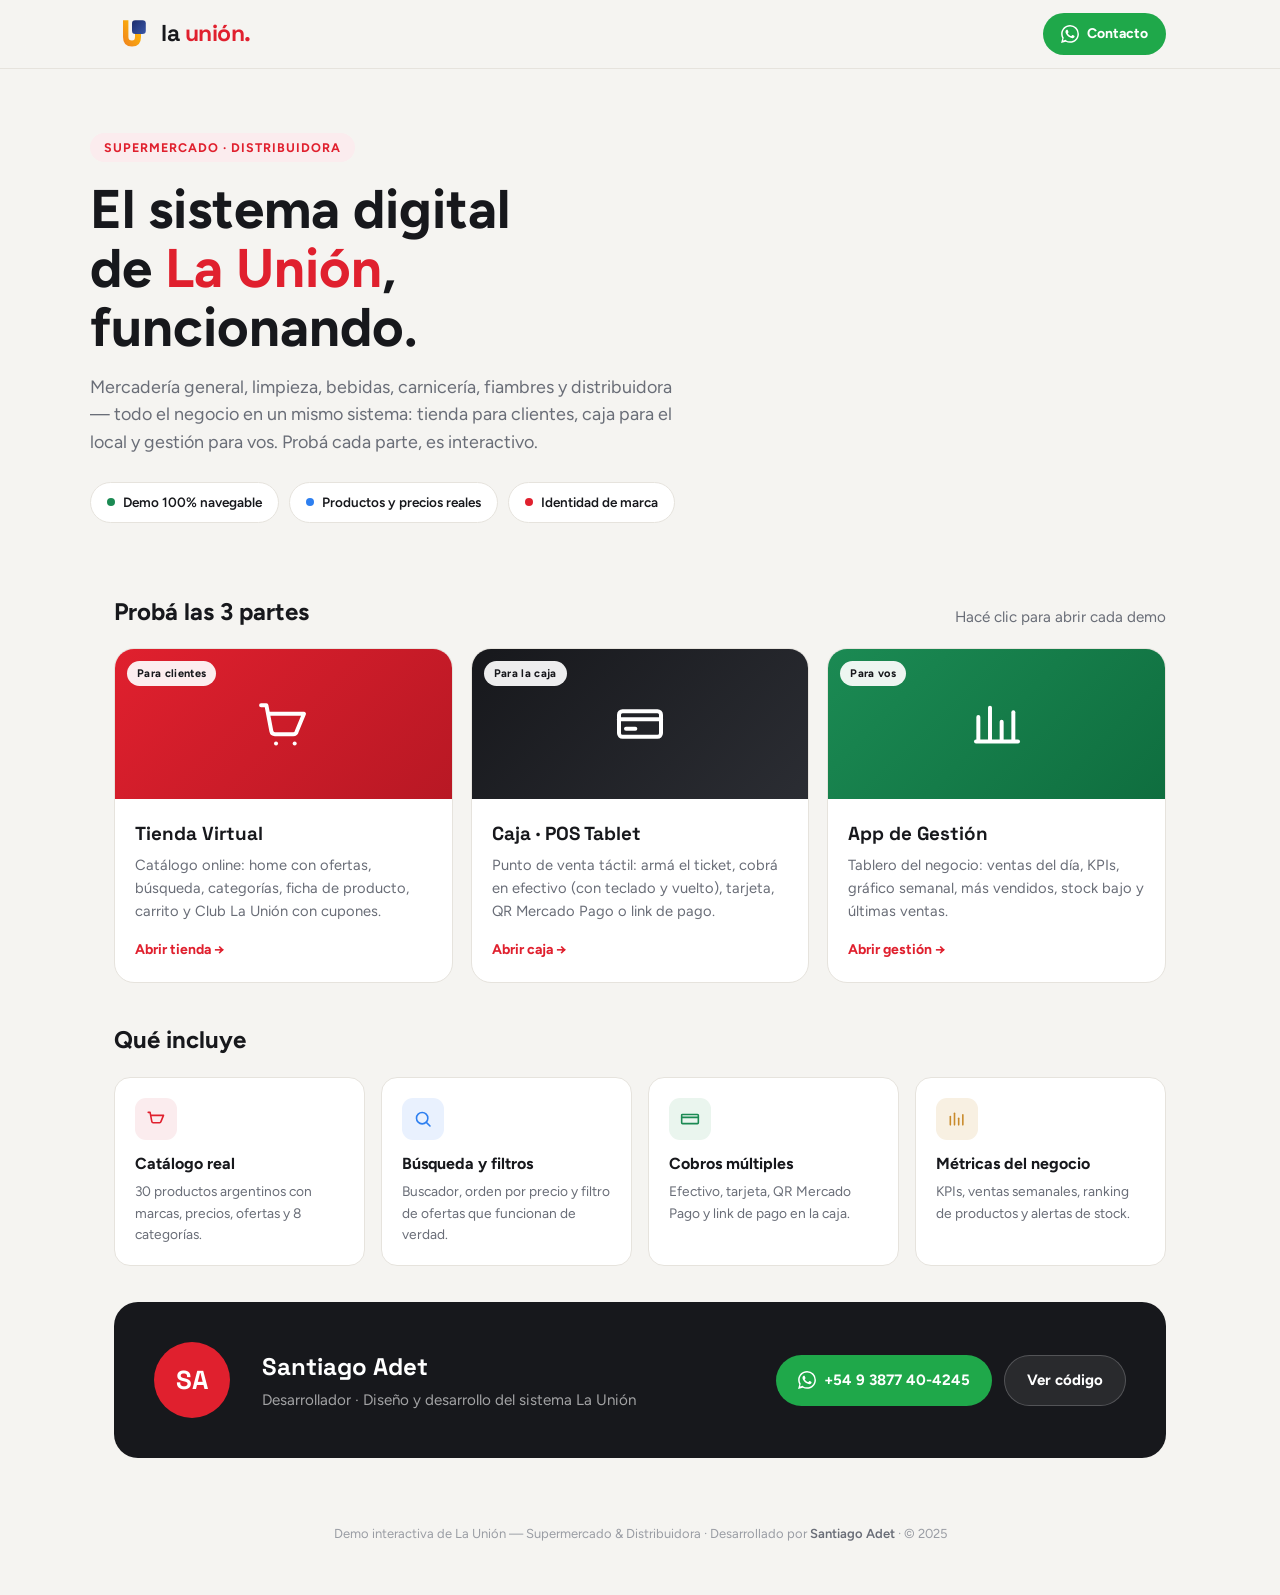
==== commit bd208d3b: "Showcase multipágina: hub + POS + Gestión + contacto del desarrollador - index.html: portada/hub del" ====
--- a/index.html
+++ b/index.html
@@ -3,426 +3,146 @@
 <head>
 <meta charset="utf-8">
 <meta name="viewport" content="width=device-width, initial-scale=1">
-<title>La Unión — Tienda Virtual</title>
-<meta name="description" content="La Unión — el super de tu barrio, ahora también en pantalla. Catálogo de productos, ofertas de la semana y Club La Unión.">
+<title>La Unión — Sistema digital · Demo</title>
+<meta name="description" content="La Unión — Supermercado y Distribuidora. Sistema digital completo: Tienda Virtual, Caja POS y App de Gestión. Demo interactiva.">
+<link rel="icon" href="images/logo.svg">
 <link rel="preconnect" href="https://fonts.googleapis.com">
 <link rel="preconnect" href="https://fonts.gstatic.com" crossorigin>
 <link href="https://fonts.googleapis.com/css2?family=Figtree:wght@400;500;600;700;800&family=Space+Grotesk:wght@500;600;700&display=swap" rel="stylesheet">
 <style>
-  *{box-sizing:border-box}
-  body{margin:0}
-  .mscroll::-webkit-scrollbar{height:8px;width:8px}
-  .mscroll::-webkit-scrollbar-thumb{background:#d6d4ce;border-radius:8px}
-  @keyframes dtoast-in{from{opacity:0;transform:translate(-50%,12px)}to{opacity:1;transform:translate(-50%,0)}}
-  button{font-family:inherit}
-  [data-hover-cat]:hover{border-color:#E0202E!important}
-  [data-hover-row]:hover{background:#F5F4F1!important}
-  .pcard:hover{box-shadow:0 8px 24px rgba(23,24,28,.12)}
-  .pcard{transition:box-shadow .15s}
+  *{box-sizing:border-box;margin:0;padding:0}
+  body{font-family:Figtree,system-ui,sans-serif;color:#17181C;background:#F5F4F1;line-height:1.55;-webkit-font-smoothing:antialiased}
+  a{text-decoration:none;color:inherit}
+  .wrap{max-width:1100px;margin:0 auto;padding:0 24px}
+  .display{font-family:'Space Grotesk',sans-serif;font-weight:700;letter-spacing:-.02em}
+  /* nav */
+  header{position:sticky;top:0;z-index:20;background:rgba(245,244,241,.85);backdrop-filter:blur(12px);border-bottom:1px solid #E6E3DD}
+  .nav{display:flex;align-items:center;gap:14px;height:68px}
+  .brand{display:flex;align-items:center;gap:11px}
+  .brand img{width:36px;height:36px}
+  .brand .word{font-family:'Space Grotesk',sans-serif;font-weight:700;font-size:23px;letter-spacing:-.02em}
+  .brand .word span{color:#E0202E}
+  .nav .wa{margin-left:auto;display:inline-flex;align-items:center;gap:8px;background:#1FA84A;color:#fff;font-weight:700;font-size:14px;padding:10px 18px;border-radius:999px}
+  /* hero */
+  .hero{padding:64px 0 40px}
+  .tag{display:inline-block;background:#FBECEE;color:#E0202E;font-weight:700;font-size:12.5px;letter-spacing:.08em;text-transform:uppercase;padding:5px 14px;border-radius:999px}
+  .hero h1{font-size:clamp(2.1rem,5vw,3.4rem);line-height:1.08;margin:18px 0 16px;max-width:14ch}
+  .hero h1 span{color:#E0202E}
+  .hero p{font-size:1.12rem;color:#696D77;max-width:54ch}
+  .hero .meta{display:flex;flex-wrap:wrap;gap:10px;margin-top:26px}
+  .chip{background:#fff;border:1px solid #E6E3DD;border-radius:999px;padding:9px 16px;font-size:13.5px;font-weight:600;display:flex;align-items:center;gap:8px}
+  .dot{width:8px;height:8px;border-radius:50%}
+  /* demo cards */
+  .section-h{display:flex;align-items:flex-end;justify-content:space-between;margin:30px 0 18px}
+  .section-h h2{font-size:1.5rem}
+  .section-h p{color:#696D77;font-size:.95rem}
+  .demos{display:grid;grid-template-columns:repeat(3,1fr);gap:18px;padding-bottom:8px}
+  .demo{background:#fff;border:1px solid #E6E3DD;border-radius:20px;overflow:hidden;display:flex;flex-direction:column;transition:transform .15s,box-shadow .15s}
+  .demo:hover{transform:translateY(-4px);box-shadow:0 14px 40px rgba(23,24,28,.12)}
+  .demo .thumb{height:150px;display:flex;align-items:center;justify-content:center;position:relative;overflow:hidden}
+  .demo .body{padding:20px 20px 22px;display:flex;flex-direction:column;flex:1}
+  .demo .body h3{font-family:'Space Grotesk',sans-serif;font-weight:700;font-size:1.18rem;margin-bottom:6px}
+  .demo .body p{color:#696D77;font-size:.92rem;flex:1}
+  .demo .go{margin-top:16px;display:inline-flex;align-items:center;gap:7px;font-weight:700;font-size:14px;color:#E0202E}
+  .pill{position:absolute;top:12px;left:12px;background:rgba(255,255,255,.92);color:#17181C;font-size:11px;font-weight:700;padding:4px 10px;border-radius:999px;letter-spacing:.03em}
+  /* features */
+  .feat{display:grid;grid-template-columns:repeat(4,1fr);gap:16px;margin:14px 0 8px}
+  .fcard{background:#fff;border:1px solid #E6E3DD;border-radius:16px;padding:20px}
+  .fcard .ic{width:42px;height:42px;border-radius:11px;display:flex;align-items:center;justify-content:center;margin-bottom:12px}
+  .fcard h4{font-size:1rem;margin-bottom:5px}
+  .fcard p{color:#696D77;font-size:.86rem}
+  /* contact */
+  .contact{background:#17181C;border-radius:24px;color:#fff;padding:40px;margin:36px 0;display:flex;align-items:center;gap:32px;flex-wrap:wrap}
+  .contact .ava{width:76px;height:76px;border-radius:50%;background:#E0202E;display:flex;align-items:center;justify-content:center;font-family:'Space Grotesk',sans-serif;font-weight:700;font-size:26px;flex:none}
+  .contact h3{font-family:'Space Grotesk',sans-serif;font-size:1.5rem;margin-bottom:4px}
+  .contact .role{color:rgba(255,255,255,.6);font-size:.95rem}
+  .contact .actions{margin-left:auto;display:flex;gap:12px;flex-wrap:wrap}
+  .btn{display:inline-flex;align-items:center;gap:8px;font-weight:700;font-size:15px;padding:13px 22px;border-radius:999px}
+  .btn-wa{background:#1FA84A;color:#fff}
+  .btn-ghost{background:rgba(255,255,255,.08);color:#fff;border:1px solid rgba(255,255,255,.2)}
+  footer{padding:30px 0 50px;text-align:center;color:#9A9DA4;font-size:13px}
+  footer a{color:#696D77;font-weight:600}
+  @media(max-width:880px){.demos{grid-template-columns:1fr}.feat{grid-template-columns:repeat(2,1fr)}.contact{flex-direction:column;text-align:center}.contact .actions{margin:0 auto}}
 </style>
 </head>
 <body>
-<div id="root" class="mscroll" style="height:100vh;overflow-y:auto;background:#F5F4F1;font-family:Figtree,system-ui,sans-serif;color:#17181C"></div>
+<header>
+  <div class="wrap nav">
+    <div class="brand"><img src="images/logo.svg" alt=""><div class="word">la <span>unión.</span></div></div>
+    <a class="wa" href="https://wa.me/5493877404245" target="_blank" rel="noopener">
+      <svg width="18" height="18" viewBox="0 0 24 24" fill="currentColor"><path d="M.057 24l1.687-6.163a11.867 11.867 0 01-1.587-5.945C.16 5.335 5.495 0 12.05 0a11.817 11.817 0 018.413 3.488 11.824 11.824 0 013.48 8.414c-.003 6.557-5.338 11.892-11.893 11.892a11.9 11.9 0 01-5.688-1.448L.057 24zm6.597-3.807c1.676.995 3.276 1.591 5.392 1.592 5.448 0 9.886-4.434 9.889-9.885.002-5.462-4.415-9.89-9.881-9.892-5.452 0-9.887 4.434-9.889 9.884a9.86 9.86 0 001.516 5.26l-.999 3.648 3.972-1.207zm11.387-5.464c-.074-.124-.272-.198-.57-.347-.297-.149-1.758-.868-2.031-.967-.272-.099-.47-.149-.669.149-.198.297-.768.967-.941 1.165-.173.198-.347.223-.644.074-.297-.149-1.255-.462-2.39-1.475-.883-.788-1.48-1.761-1.653-2.059-.173-.297-.018-.458.13-.606.134-.133.297-.347.446-.521.151-.172.2-.296.3-.495.099-.198.05-.372-.025-.521-.075-.148-.669-1.611-.916-2.206-.242-.579-.487-.501-.669-.51l-.57-.01c-.198 0-.52.074-.792.372s-1.04 1.016-1.04 2.479 1.065 2.876 1.213 3.074c.149.198 2.095 3.2 5.076 4.487.709.306 1.263.489 1.694.626.712.226 1.36.194 1.872.118.571-.085 1.758-.719 2.006-1.413.248-.695.248-1.29.173-1.414z"/></svg>
+      Contacto
+    </a>
+  </div>
+</header>
 
-<script>
-"use strict";
-const App = {
-  state:{
-    screen:'home', prev:'home', activeCat:null, activeProductId:17,
-    query:'', sort:'rel', onlyOffers:false, offerTab:'all', cart:{}, toast:null
-  },
-  CATS:[
-    {id:'frutas', name:'Frutas y Verduras', color:'#2E9E5B', soft:'#EAF5EE'},
-    {id:'lacteos', name:'Lácteos', color:'#2D7FF0', soft:'#E9F1FE'},
-    {id:'carnes', name:'Carnes', color:'#D9434E', soft:'#FBECEE'},
-    {id:'almacen', name:'Almacén', color:'#C98A2B', soft:'#F8F0E2'},
-    {id:'bebidas', name:'Bebidas', color:'#1FA6A6', soft:'#E5F4F4'},
-    {id:'limpieza', name:'Limpieza', color:'#6F6FE0', soft:'#EDEDFB'},
-    {id:'panaderia', name:'Panadería', color:'#C46A2B', soft:'#F5ECE3'},
-    {id:'congelados', name:'Congelados', color:'#3FA9D6', soft:'#E6F3FA'}
-  ],
-  PRODUCTS:[
-    {id:1, cat:'lacteos', name:'Leche Entera La Serenísima', brand:'La Serenísima', unit:'Sachet 1 L', price:990, off:1290},
-    {id:2, cat:'lacteos', name:'Yogur Bebible Ser Frutilla', brand:'Ser', unit:'Botella 900 g', price:1290},
-    {id:3, cat:'lacteos', name:'Queso Cremoso Punta del Agua', brand:'Punta del Agua', unit:'Por kg', price:8990},
-    {id:4, cat:'lacteos', name:'Manteca La Paulina', brand:'La Paulina', unit:'200 g', price:1850},
-    {id:5, cat:'lacteos', name:'Dulce de Leche Vacalin', brand:'Vacalin', unit:'400 g', price:2090, off:2490},
-    {id:6, cat:'frutas', name:'Banana Ecuador', brand:'Frescos', unit:'Por kg', price:1490},
-    {id:7, cat:'frutas', name:'Tomate Perita', brand:'Frescos', unit:'Por kg', price:1990},
-    {id:8, cat:'frutas', name:'Papa Blanca', brand:'Frescos', unit:'Por kg', price:890, off:1190},
-    {id:9, cat:'frutas', name:'Manzana Roja', brand:'Frescos', unit:'Por kg', price:2290},
-    {id:10, cat:'carnes', name:'Asado de Tira', brand:'Carnicería La Unión', unit:'Por kg', price:9990},
-    {id:11, cat:'carnes', name:'Pechuga de Pollo', brand:'Granja del Sol', unit:'Por kg', price:5490, off:6490},
-    {id:12, cat:'carnes', name:'Carne Picada Especial', brand:'Carnicería La Unión', unit:'Por kg', price:6990},
-    {id:13, cat:'almacen', name:'Fideos Tirabuzón Matarazzo', brand:'Matarazzo', unit:'500 g', price:990},
-    {id:14, cat:'almacen', name:'Arroz Largo Fino Gallo Oro', brand:'Gallo Oro', unit:'1 kg', price:1890},
-    {id:15, cat:'almacen', name:'Aceite de Girasol Natura', brand:'Natura', unit:'900 ml', price:2990, off:3490},
-    {id:16, cat:'almacen', name:'Azúcar Ledesma', brand:'Ledesma', unit:'1 kg', price:1290},
-    {id:17, cat:'almacen', name:'Yerba Mate Playadito', brand:'Playadito', unit:'1 kg', price:3990, off:4990},
-    {id:18, cat:'almacen', name:'Café La Virginia', brand:'La Virginia', unit:'250 g', price:4290},
-    {id:19, cat:'bebidas', name:'Coca-Cola Original', brand:'Coca-Cola', unit:'2,25 L', price:2890},
-    {id:20, cat:'bebidas', name:'Agua Mineral Villavicencio', brand:'Villavicencio', unit:'2 L', price:1190},
-    {id:21, cat:'bebidas', name:'Cerveza Quilmes Clásica', brand:'Quilmes', unit:'Litro retornable', price:1690, off:1990},
-    {id:22, cat:'bebidas', name:'Vino Malbec Trumpeter', brand:'Trumpeter', unit:'750 ml', price:5990},
-    {id:23, cat:'limpieza', name:'Lavandina Ayudín', brand:'Ayudín', unit:'1 L', price:990},
-    {id:24, cat:'limpieza', name:'Detergente Magistral', brand:'Magistral', unit:'750 ml', price:1990, off:2490},
-    {id:25, cat:'limpieza', name:'Papel Higiénico Higienol x4', brand:'Higienol', unit:'4 rollos', price:2990, off:3590},
-    {id:26, cat:'panaderia', name:'Pan Lactal Bimbo', brand:'Bimbo', unit:'460 g', price:2190},
-    {id:27, cat:'panaderia', name:'Medialunas de Manteca x6', brand:'Panadería La Unión', unit:'6 unidades', price:2490},
-    {id:28, cat:'congelados', name:'Bastones de Merluza', brand:'La Costa', unit:'400 g', price:4290, off:4990},
-    {id:29, cat:'congelados', name:'Papas Bastón McCain', brand:'McCain', unit:'720 g', price:3490},
-    {id:30, cat:'congelados', name:'Helado Crema Americana', brand:'Frigor', unit:'1 kg', price:5990, off:7490}
-  ],
+<section class="hero wrap">
+  <span class="tag">Supermercado · Distribuidora</span>
+  <h1>El sistema digital de <span>La Unión</span>, funcionando.</h1>
+  <p>Mercadería general, limpieza, bebidas, carnicería, fiambres y distribuidora — todo el negocio en un mismo sistema: tienda para clientes, caja para el local y gestión para vos. Probá cada parte, es interactivo.</p>
+  <div class="meta">
+    <span class="chip"><span class="dot" style="background:#1B8A53"></span> Demo 100% navegable</span>
+    <span class="chip"><span class="dot" style="background:#2D7FF0"></span> Productos y precios reales</span>
+    <span class="chip"><span class="dot" style="background:#E0202E"></span> Identidad de marca</span>
+  </div>
+</section>
 
-  format(n){ return '$' + Math.round(n).toLocaleString('es-AR'); },
-  esc(s){ return String(s).replace(/&/g,'&amp;').replace(/</g,'&lt;').replace(/>/g,'&gt;').replace(/"/g,'&quot;'); },
-  svg(size,color,sw,paths){
-    return '<svg width="'+size+'" height="'+size+'" viewBox="0 0 24 24" fill="none" stroke="'+color+'" stroke-width="'+(sw||1.85)+'" stroke-linecap="round" stroke-linejoin="round">'+
-      paths.map(d=>'<path d="'+d+'"/>').join('')+'</svg>';
-  },
-  catIcon(id,size){
-    const c=this.CATS.find(x=>x.id===id); const col=c?c.color:'#696D77';
-    const P={
-      frutas:['M12 8.2c-2.3-3-7.2-1.6-7.2 3.3 0 4.8 3.5 8.5 7.2 8.5s7.2-3.7 7.2-8.5c0-4.9-4.9-6.3-7.2-3.3z','M12 8.2c.2-2.3 1.7-3.5 3.6-3.9'],
-      lacteos:['M9 8.5 10 4h4l1 4.5V20H9z','M9 8.5h6','M11 12h2'],
-      carnes:['M5.6 12.6a6.4 5.4 0 0 1 12.8 0 4.1 4.1 0 0 1-8.2 1.6 3 3 0 0 1-4.6-1.6z','M16.2 7.6 19 5.2'],
-      almacen:['M6.6 6.2h10.8V19a1 1 0 0 1-1 1H7.6a1 1 0 0 1-1-1z','M6.6 10h10.8','M9.6 4h4.8l1 2.2H8.6z'],
-      bebidas:['M7.6 8h8.8l-1 11a1 1 0 0 1-1 1h-4.8a1 1 0 0 1-1-1z','M9.6 4.6h4.8','M9.2 8 8.2 5'],
-      limpieza:['M9 9h5v11H9z','M14 6.6l3.6-1.1','M9 9V6h4v3','M14 8.6l3.6-1.1'],
-      panaderia:['M5 13.6a4 4 0 0 1 4-4h6a4 4 0 0 1 0 8H9a4 4 0 0 1-4-4z','M9.6 11.2v4.6','M13 11.2v4.6'],
-      congelados:['M12 3.2v17.6','M4 7.6 20 16.4','M20 7.6 4 16.4','M12 3.2 9.8 5.8','M12 3.2l2.2 2.6','M12 20.8l-2.2-2.6','M12 20.8l2.2-2.6']
-    };
-    return this.svg(size,col,1.85,(P[id]||['M4 12h16']));
-  },
-  ui(name,size,color){
-    const col=color||'#17181C';
-    const M={
-      search:['M11 4.2a6.8 6.8 0 1 0 0 13.6 6.8 6.8 0 0 0 0-13.6z','M20.4 20.4 16 16'],
-      tag:['M12.4 3.2H4.4a1.2 1.2 0 0 0-1.2 1.2v8a1.2 1.2 0 0 0 .35.85l7.8 7.8a1.2 1.2 0 0 0 1.7 0l7.2-7.2a1.2 1.2 0 0 0 0-1.7l-7.8-7.8a1.2 1.2 0 0 0-.85-.35z','M7.4 7.6h.01'],
-      cart:['M2.6 4h2.3l2.1 11.1a1.6 1.6 0 0 0 1.6 1.3h7.7a1.6 1.6 0 0 0 1.6-1.25L21 7.6H6','M9 20.4h.02','M17 20.4h.02'],
-      next:['M9.5 5 16 12l-6.5 7'],
-      filter:['M4 6.6h16','M7 12h10','M10 17.4h4'],
-      star:['M12 3.6l2.55 5.55 6.05.55-4.55 4 1.35 5.95L12 16.9 6.6 20.2l1.35-5.95-4.55-4 6.05-.55z'],
-      pin:['M12 21s6.8-6.2 6.8-11A6.8 6.8 0 1 0 5.2 10c0 4.8 6.8 11 6.8 11z','M12 7.6a2.4 2.4 0 1 0 0 4.8 2.4 2.4 0 0 0 0-4.8z'],
-      check:['M5 12.6 10 17l9.2-10.2'],
-      close:['M6 6l12 12','M18 6 6 18'],
-      menu:['M4 6.5h16','M4 12h16','M4 17.5h16'],
-      ticket:['M3 7.5a1 1 0 0 1 1-1h16a1 1 0 0 1 1 1V10a2 2 0 0 0 0 4v2.5a1 1 0 0 1-1 1H4a1 1 0 0 1-1-1V14a2 2 0 0 0 0-4z'],
-      doc:['M6 3.5h8l4 4V20a.5.5 0 0 1-.5.5h-11A.5.5 0 0 1 6 20z','M14 3.5V8h4'],
-      user:['M12 4.2a3.5 3.5 0 1 0 0 7 3.5 3.5 0 0 0 0-7z','M5 20c0-3.6 3.1-5.6 7-5.6s7 2 7 5.6'],
-      gear:['M12 9a3 3 0 1 0 0 6 3 3 0 0 0 0-6z','M19.4 13.5a1.6 1.6 0 0 0 .3 1.8l.05.05a2 2 0 1 1-2.8 2.8l-.05-.05a1.6 1.6 0 0 0-2.7 1.1V20a2 2 0 0 1-4 0v-.1a1.6 1.6 0 0 0-2.7-1.1l-.05.05a2 2 0 1 1-2.8-2.8l.05-.05A1.6 1.6 0 0 0 4.6 13.5H4.5a2 2 0 0 1 0-4h.1a1.6 1.6 0 0 0 1.1-2.7l-.05-.05a2 2 0 1 1 2.8-2.8l.05.05a1.6 1.6 0 0 0 2.7-1.1V2.5a2 2 0 0 1 4 0v.1a1.6 1.6 0 0 0 2.7 1.1l.05-.05a2 2 0 1 1 2.8 2.8l-.05.05a1.6 1.6 0 0 0-1.1 2.7h.1a2 2 0 0 1 0 4z']
-    };
-    return this.svg(size,col,1.9,(M[name]||[]));
-  },
+<section class="wrap">
+  <div class="section-h"><div><h2>Probá las 3 partes</h2></div><p>Hacé clic para abrir cada demo</p></div>
+  <div class="demos">
+    <a class="demo" href="tienda.html">
+      <div class="thumb" style="background:linear-gradient(135deg,#E0202E,#b81824)">
+        <div class="pill">Para clientes</div>
+        <svg width="56" height="56" viewBox="0 0 24 24" fill="none" stroke="#fff" stroke-width="1.7" stroke-linecap="round" stroke-linejoin="round"><path d="M2.6 4h2.3l2.1 11.1a1.6 1.6 0 0 0 1.6 1.3h7.7a1.6 1.6 0 0 0 1.6-1.25L21 7.6H6"/><path d="M9 20.4h.02"/><path d="M17 20.4h.02"/></svg>
+      </div>
+      <div class="body"><h3>Tienda Virtual</h3><p>Catálogo online: home con ofertas, búsqueda, categorías, ficha de producto, carrito y Club La Unión con cupones.</p><span class="go">Abrir tienda →</span></div>
+    </a>
+    <a class="demo" href="pos.html">
+      <div class="thumb" style="background:linear-gradient(135deg,#17181C,#2b2d33)">
+        <div class="pill">Para la caja</div>
+        <svg width="56" height="56" viewBox="0 0 24 24" fill="none" stroke="#fff" stroke-width="1.7" stroke-linecap="round" stroke-linejoin="round"><rect x="3" y="6.5" width="18" height="11" rx="1.5"/><path d="M3 10h18"/><path d="M6 14h4"/></svg>
+      </div>
+      <div class="body"><h3>Caja · POS Tablet</h3><p>Punto de venta táctil: armá el ticket, cobrá en efectivo (con teclado y vuelto), tarjeta, QR Mercado Pago o link de pago.</p><span class="go">Abrir caja →</span></div>
+    </a>
+    <a class="demo" href="gestion.html">
+      <div class="thumb" style="background:linear-gradient(135deg,#1B8A53,#0f6e3f)">
+        <div class="pill">Para vos</div>
+        <svg width="56" height="56" viewBox="0 0 24 24" fill="none" stroke="#fff" stroke-width="1.7" stroke-linecap="round" stroke-linejoin="round"><path d="M4 19V9"/><path d="M9 19V5"/><path d="M14 19v-8"/><path d="M19 19V7"/><path d="M3 19.5h18"/></svg>
+      </div>
+      <div class="body"><h3>App de Gestión</h3><p>Tablero del negocio: ventas del día, KPIs, gráfico semanal, más vendidos, stock bajo y últimas ventas.</p><span class="go">Abrir gestión →</span></div>
+    </a>
+  </div>
+</section>
 
-  disp(p){
-    const cat=this.CATS.find(c=>c.id===p.cat); const qty=this.state.cart[p.id]||0;
-    return {
-      id:p.id, name:p.name, brand:p.brand, unit:p.unit, catName:cat.name,
-      priceFmt:this.format(p.price), hasOff:!!p.off, offFmt:p.off?this.format(p.off):'',
-      pct:p.off?Math.round((1-p.price/p.off)*100):0, soft:cat.soft, color:cat.color, icon:this.catIcon(p.cat,52),
-      qty, notInCart:qty===0
-    };
-  },
+<section class="wrap">
+  <div class="section-h"><h2>Qué incluye</h2></div>
+  <div class="feat">
+    <div class="fcard"><div class="ic" style="background:#FBECEE"><svg width="20" height="20" viewBox="0 0 24 24" fill="none" stroke="#E0202E" stroke-width="1.9" stroke-linecap="round" stroke-linejoin="round"><path d="M2.6 4h2.3l2.1 11.1a1.6 1.6 0 0 0 1.6 1.3h7.7a1.6 1.6 0 0 0 1.6-1.25L21 7.6H6"/></svg></div><h4>Catálogo real</h4><p>30 productos argentinos con marcas, precios, ofertas y 8 categorías.</p></div>
+    <div class="fcard"><div class="ic" style="background:#E9F1FE"><svg width="20" height="20" viewBox="0 0 24 24" fill="none" stroke="#2D7FF0" stroke-width="1.9" stroke-linecap="round" stroke-linejoin="round"><path d="M11 4.2a6.8 6.8 0 1 0 0 13.6 6.8 6.8 0 0 0 0-13.6z"/><path d="M20.4 20.4 16 16"/></svg></div><h4>Búsqueda y filtros</h4><p>Buscador, orden por precio y filtro de ofertas que funcionan de verdad.</p></div>
+    <div class="fcard"><div class="ic" style="background:#EAF5EE"><svg width="20" height="20" viewBox="0 0 24 24" fill="none" stroke="#1B8A53" stroke-width="1.9" stroke-linecap="round" stroke-linejoin="round"><path d="M3 6.5h18a1 1 0 0 1 1 1v9a1 1 0 0 1-1 1H3a1 1 0 0 1-1-1v-9a1 1 0 0 1 1-1z"/><path d="M2 10h20"/></svg></div><h4>Cobros múltiples</h4><p>Efectivo, tarjeta, QR Mercado Pago y link de pago en la caja.</p></div>
+    <div class="fcard"><div class="ic" style="background:#F8F0E2"><svg width="20" height="20" viewBox="0 0 24 24" fill="none" stroke="#C98A2B" stroke-width="1.9" stroke-linecap="round" stroke-linejoin="round"><path d="M4 19V9"/><path d="M9 19V5"/><path d="M14 19v-8"/><path d="M19 19V7"/></svg></div><h4>Métricas del negocio</h4><p>KPIs, ventas semanales, ranking de productos y alertas de stock.</p></div>
+  </div>
+</section>
 
-  // ---- actions ----
-  go(s){ this.state.screen=s; this.render(true); },
-  goWithPrev(s){ this.state.prev=this.state.screen; this.state.screen=s; this.render(true); },
-  openCat(id){ Object.assign(this.state,{prev:this.state.screen, activeCat:id, onlyOffers:false, sort:'rel', screen:'list'}); this.render(true); },
-  openAllCats(){ Object.assign(this.state,{prev:this.state.screen, activeCat:null, onlyOffers:false, screen:'list'}); this.render(true); },
-  openProduct(id){ Object.assign(this.state,{prev:this.state.screen, activeProductId:id, screen:'product'}); this.render(true); },
-  add(id){ const p=this.PRODUCTS.find(x=>x.id===id); this.state.cart[id]=(this.state.cart[id]||0)+1; this.toastMsg('Agregaste '+p.name.split(' ').slice(0,2).join(' '),1800); this.render(false); },
-  remove(id){ this.state.cart[id]=(this.state.cart[id]||0)-1; if(this.state.cart[id]<=0)delete this.state.cart[id]; this.render(false); },
-  cycleSort(){ const o=['rel','asc','desc']; const i=o.indexOf(this.state.sort); this.state.sort=o[(i+1)%3]; this.render(false); },
-  toggleOffers(){ this.state.onlyOffers=!this.state.onlyOffers; this.render(false); },
-  setQuery(v){ this.state.query=v; this.render(false,true); },
-  clearQuery(){ this.state.query=''; this.render(false); },
-  focusSearch(){ if(this.state.screen!=='search'){ this.go('search'); } },
-  setSort(){ this.cycleSort(); },
-  setOfferTab(k){ this.state.offerTab=k; this.render(false); },
-  searchFor(label){ this.state.query=label; this.state.screen='search'; this.render(true); },
-  clearCart(){ this.state.cart={}; this.render(false); },
-  toastMsg(m,d){ if(this._t)clearTimeout(this._t); this.state.toast=m; this.renderToast(); this._t=setTimeout(()=>{this.state.toast=null;this.renderToast();},d||1700); },
+<section class="wrap">
+  <div class="contact">
+    <div class="ava">SA</div>
+    <div>
+      <h3>Santiago Adet</h3>
+      <div class="role">Desarrollador · Diseño y desarrollo del sistema La Unión</div>
+    </div>
+    <div class="actions">
+      <a class="btn btn-wa" href="https://wa.me/5493877404245" target="_blank" rel="noopener">
+        <svg width="18" height="18" viewBox="0 0 24 24" fill="currentColor"><path d="M.057 24l1.687-6.163a11.867 11.867 0 01-1.587-5.945C.16 5.335 5.495 0 12.05 0a11.817 11.817 0 018.413 3.488 11.824 11.824 0 013.48 8.414c-.003 6.557-5.338 11.892-11.893 11.892a11.9 11.9 0 01-5.688-1.448L.057 24zm6.597-3.807c1.676.995 3.276 1.591 5.392 1.592 5.448 0 9.886-4.434 9.889-9.885.002-5.462-4.415-9.89-9.881-9.892-5.452 0-9.887 4.434-9.889 9.884a9.86 9.86 0 001.516 5.26l-.999 3.648 3.972-1.207zm11.387-5.464c-.074-.124-.272-.198-.57-.347-.297-.149-1.758-.868-2.031-.967-.272-.099-.47-.149-.669.149-.198.297-.768.967-.941 1.165-.173.198-.347.223-.644.074-.297-.149-1.255-.462-2.39-1.475-.883-.788-1.48-1.761-1.653-2.059-.173-.297-.018-.458.13-.606.134-.133.297-.347.446-.521.151-.172.2-.296.3-.495.099-.198.05-.372-.025-.521-.075-.148-.669-1.611-.916-2.206-.242-.579-.487-.501-.669-.51l-.57-.01c-.198 0-.52.074-.792.372s-1.04 1.016-1.04 2.479 1.065 2.876 1.213 3.074c.149.198 2.095 3.2 5.076 4.487.709.306 1.263.489 1.694.626.712.226 1.36.194 1.872.118.571-.085 1.758-.719 2.006-1.413.248-.695.248-1.29.173-1.414z"/></svg>
+        +54 9 3877 40-4245
+      </a>
+      <a class="btn btn-ghost" href="https://github.com/santiagoadet7823-dev/la-union-landing" target="_blank" rel="noopener">Ver código</a>
+    </div>
+  </div>
+</section>
 
-  // ---- product card ----
-  card(p){
-    const off = p.hasOff ? '<div style="position:absolute;top:8px;left:8px;background:#E0202E;color:#fff;font-size:11px;font-weight:700;padding:3px 7px;border-radius:8px;letter-spacing:.01em;font-family:\'Space Grotesk\',sans-serif">-'+p.pct+'%</div>' : '';
-    const strike = p.hasOff ? '<span style="font-size:12px;color:#9A9DA4;text-decoration:line-through;font-weight:500">'+p.offFmt+'</span>' : '';
-    const action = p.notInCart
-      ? '<button onclick="event.stopPropagation();App.add('+p.id+')" style="width:100%;height:36px;border:1.5px solid #E0202E;background:#fff;color:#E0202E;border-radius:999px;font-weight:700;font-size:13px;cursor:pointer;display:flex;align-items:center;justify-content:center;gap:5px">Agregar</button>'
-      : '<div style="width:100%;height:36px;display:flex;align-items:center;justify-content:space-between;border:1.5px solid #E0202E;border-radius:999px;overflow:hidden">'+
-          '<button onclick="event.stopPropagation();App.remove('+p.id+')" style="width:40px;height:100%;border:none;background:transparent;color:#E0202E;font-size:20px;font-weight:700;cursor:pointer;line-height:1">&minus;</button>'+
-          '<span style="font-family:\'Space Grotesk\',sans-serif;font-weight:700;font-size:15px;color:#17181C">'+p.qty+'</span>'+
-          '<button onclick="event.stopPropagation();App.add('+p.id+')" style="width:40px;height:100%;border:none;background:transparent;color:#E0202E;font-size:20px;font-weight:700;cursor:pointer;line-height:1">+</button>'+
-        '</div>';
-    return '<div class="pcard" onclick="App.openProduct('+p.id+')" style="background:#fff;border:1px solid #E6E3DD;border-radius:12px;overflow:hidden;display:flex;flex-direction:column;height:100%;cursor:pointer">'+
-      '<div style="position:relative;width:100%;aspect-ratio:1/1;display:flex;align-items:center;justify-content:center;background:'+p.soft+'">'+
-        '<div style="transform:scale(1.15)">'+p.icon+'</div>'+off+'</div>'+
-      '<div style="padding:10px 11px 12px;display:flex;flex-direction:column;gap:3px;flex:1">'+
-        '<div style="display:flex;align-items:baseline;gap:6px;flex-wrap:wrap"><span style="font-family:\'Space Grotesk\',sans-serif;font-weight:700;font-size:18px;color:#17181C;font-feature-settings:\'tnum\'">'+p.priceFmt+'</span>'+strike+'</div>'+
-        '<div style="font-size:13px;font-weight:600;color:#17181C;line-height:1.25;display:-webkit-box;-webkit-line-clamp:2;-webkit-box-orient:vertical;overflow:hidden;min-height:33px">'+this.esc(p.name)+'</div>'+
-        '<div style="font-size:11.5px;color:#696D77;margin-bottom:2px">'+this.esc(p.unit)+'</div>'+
-        '<div style="margin-top:auto;padding-top:6px">'+action+'</div>'+
-      '</div></div>';
-  },
-  grid(arr,cols){ return '<div style="display:grid;grid-template-columns:repeat('+cols+',1fr);gap:16px">'+arr.map(p=>this.card(p)).join('')+'</div>'; },
-
-  // ---- screens ----
-  header(){
-    const s=this.state;
-    const cartCount=Object.values(s.cart).reduce((a,b)=>a+b,0);
-    const subtotal=Object.keys(s.cart).reduce((a,id)=>{const p=this.PRODUCTS.find(x=>x.id===Number(id));return a+p.price*s.cart[id];},0);
-    const cartBadge = cartCount>0 ? '<span style="position:absolute;top:-6px;right:-6px;background:#17181C;color:#fff;font-size:11px;font-weight:700;min-width:20px;height:20px;border-radius:10px;display:flex;align-items:center;justify-content:center;padding:0 5px;font-family:\'Space Grotesk\',sans-serif;border:2px solid #fff">'+cartCount+'</span>' : '';
-    const searchBorder = s.screen==='search'?'#E0202E':'#E6E3DD';
-    const clearBtn = s.query.length>0 ? '<div onclick="App.clearQuery()" style="cursor:pointer;display:flex">'+this.ui('close',17,'#9A9DA4')+'</div>' : '';
-    const navCats=this.CATS.map(c=>'<div onclick="App.openCat(\''+c.id+'\')" data-hover-row style="cursor:pointer;flex:none;font-weight:600;font-size:13.5px;color:#17181C;padding:6px 12px;border-radius:8px">'+this.esc(c.name)+'</div>').join('');
-    return '<div style="position:sticky;top:0;z-index:30;background:#fff;border-bottom:1px solid #E6E3DD">'+
-      '<div style="background:#17181C;color:rgba(255,255,255,.85);font-size:12.5px"><div style="max-width:1200px;margin:0 auto;padding:7px 24px;display:flex;align-items:center;justify-content:space-between">'+
-        '<span style="display:flex;align-items:center;gap:7px">'+this.ui('pin',15,'rgba(255,255,255,.7)')+' Enviando a <span style="color:#fff;font-weight:700">Las Lajitas, Salta</span> · Sucursales abiertas hasta las 22h</span>'+
-        '<span style="display:flex;gap:18px;align-items:center"><span style="cursor:pointer">Ayuda</span><span style="cursor:pointer">Sucursales</span><span onclick="App.go(\'club\')" style="cursor:pointer;color:#FFC400;font-weight:700">Club La Unión</span></span>'+
-      '</div></div>'+
-      '<div style="max-width:1200px;margin:0 auto;padding:16px 24px;display:flex;align-items:center;gap:28px">'+
-        '<div onclick="App.go(\'home\')" style="cursor:pointer;font-family:\'Space Grotesk\',sans-serif;font-weight:700;font-size:28px;letter-spacing:-.02em;flex:none">la <span style="color:#E0202E">unión.</span></div>'+
-        '<div onclick="App.go(\'categories\')" style="cursor:pointer;flex:none;display:flex;align-items:center;gap:9px;background:#17181C;color:#fff;font-weight:700;font-size:14px;padding:12px 18px;border-radius:12px">'+this.ui('menu',18,'#fff')+' Categorías</div>'+
-        '<div style="flex:1;display:flex;align-items:center;gap:11px;background:#F5F4F1;border:1.5px solid '+searchBorder+';border-radius:12px;padding:0 16px;height:48px">'+this.ui('search',19,'#9A9DA4')+
-          '<input id="searchInput" value="'+this.esc(s.query)+'" oninput="App.setQuery(this.value)" onfocus="App.focusSearch()" placeholder="Buscá productos, marcas y más..." style="border:none;outline:none;background:transparent;flex:1;font-family:Figtree,sans-serif;font-size:15px;color:#17181C;min-width:0" />'+clearBtn+'</div>'+
-        '<div onclick="App.go(\'account\')" style="cursor:pointer;flex:none;display:flex;align-items:center;gap:9px"><div style="width:40px;height:40px;border-radius:50%;background:#E0202E;color:#fff;display:flex;align-items:center;justify-content:center;font-family:\'Space Grotesk\',sans-serif;font-weight:700;font-size:15px">LF</div><div style="line-height:1.2"><div style="font-size:11.5px;color:#696D77">Hola,</div><div style="font-size:13.5px;font-weight:700">Lucía</div></div></div>'+
-        '<div onclick="App.goWithPrev(\'cart\')" style="cursor:pointer;flex:none;position:relative;display:flex;align-items:center;gap:9px;background:#E0202E;color:#fff;font-weight:700;font-size:14px;padding:12px 18px;border-radius:12px">'+this.ui('cart',20,'#fff')+' <span>'+this.format(subtotal)+'</span>'+cartBadge+'</div>'+
-      '</div>'+
-      '<div style="border-top:1px solid #F0EEEA"><div style="max-width:1200px;margin:0 auto;padding:0 24px;display:flex;gap:6px;align-items:center;height:46px;overflow-x:auto;scrollbar-width:none">'+
-        '<div onclick="App.go(\'offers\')" style="cursor:pointer;flex:none;display:flex;align-items:center;gap:7px;color:#E0202E;font-weight:700;font-size:13.5px;padding:6px 12px">'+this.ui('tag',16,'#E0202E')+' Ofertas de la semana</div>'+navCats+
-      '</div></div></div>';
-  },
-
-  homeScreen(){
-    const offers=this.PRODUCTS.filter(p=>p.off);
-    const navCats=this.CATS.map(c=>{
-      const count=this.PRODUCTS.filter(p=>p.cat===c.id).length;
-      return '<div onclick="App.openCat(\''+c.id+'\')" data-hover-cat style="cursor:pointer;background:#fff;border:1px solid #E6E3DD;border-radius:16px;padding:18px 12px;display:flex;flex-direction:column;align-items:center;gap:10px;text-align:center"><div style="width:56px;height:56px;border-radius:16px;background:'+c.soft+';display:flex;align-items:center;justify-content:center">'+this.catIcon(c.id,40)+'</div><span style="font-size:12.5px;font-weight:600;line-height:1.2">'+this.esc(c.name)+'</span></div>';
-    }).join('');
-    const offersRow=offers.slice(0,5).map(p=>this.disp(p));
-    const featIdx=[16,0,18,26,9,13,18,19,5,25];
-    const featured=featIdx.map(i=>this.disp(this.PRODUCTS[i]));
-    return '<div>'+
-      '<div style="display:grid;grid-template-columns:1.62fr 1fr;gap:20px;margin-top:24px">'+
-        '<div onclick="App.go(\'offers\')" style="cursor:pointer;position:relative;overflow:hidden;background:#E0202E;border-radius:20px;padding:40px;min-height:280px;display:flex;flex-direction:column;justify-content:center">'+
-          '<div style="position:absolute;right:-50px;top:-50px;width:260px;height:260px;border-radius:50%;background:rgba(255,255,255,.08)"></div><div style="position:absolute;right:60px;bottom:-60px;width:180px;height:180px;border-radius:50%;background:rgba(255,196,0,.22)"></div>'+
-          '<div style="position:relative"><div style="font-size:12.5px;font-weight:700;letter-spacing:.16em;color:rgba(255,255,255,.85)">OFERTAS DE LA SEMANA</div>'+
-          '<div style="font-family:\'Space Grotesk\',sans-serif;font-weight:700;font-size:42px;line-height:1.05;color:#fff;margin-top:14px;max-width:440px;letter-spacing:-.01em">Hasta 35% off en almacén y limpieza</div>'+
-          '<div style="font-size:15px;color:rgba(255,255,255,.85);margin-top:12px">Válido hasta el domingo en todas las sucursales</div>'+
-          '<div style="display:inline-flex;align-items:center;gap:8px;margin-top:24px;background:#fff;color:#E0202E;font-weight:700;font-size:15px;padding:13px 22px;border-radius:999px">Ver el folleto completo '+this.ui('next',15,'#E0202E')+'</div></div></div>'+
-        '<div style="display:flex;flex-direction:column;gap:20px">'+
-          '<div onclick="App.go(\'club\')" style="cursor:pointer;flex:1;position:relative;overflow:hidden;background:#17181C;border-radius:20px;padding:26px;display:flex;flex-direction:column;justify-content:space-between"><div style="position:absolute;right:-30px;top:-30px;width:130px;height:130px;border-radius:50%;background:rgba(255,196,0,.16)"></div><div style="width:44px;height:44px;border-radius:12px;background:#FFC400;display:flex;align-items:center;justify-content:center">'+this.ui('star',22,'#17181C')+'</div><div><div style="color:#fff;font-weight:700;font-size:19px;font-family:\'Space Grotesk\',sans-serif">Club La Unión</div><div style="color:rgba(255,255,255,.6);font-size:13.5px;margin-top:3px">Precios exclusivos y cupones para socios</div></div></div>'+
-          '<div onclick="App.go(\'categories\')" style="cursor:pointer;flex:1;position:relative;overflow:hidden;background:#FFC400;border-radius:20px;padding:26px;display:flex;flex-direction:column;justify-content:space-between"><div style="width:44px;height:44px;border-radius:12px;background:#17181C;display:flex;align-items:center;justify-content:center">'+this.ui('menu',22,'#fff')+'</div><div><div style="color:#17181C;font-weight:700;font-size:19px;font-family:\'Space Grotesk\',sans-serif">8 categorías</div><div style="color:rgba(23,24,28,.6);font-size:13.5px;margin-top:3px">Todo lo del super, ordenado</div></div></div>'+
-        '</div></div>'+
-      '<div style="display:flex;align-items:center;justify-content:space-between;margin:40px 0 18px"><div style="font-family:\'Space Grotesk\',sans-serif;font-weight:700;font-size:22px">Comprá por categoría</div></div>'+
-      '<div style="display:grid;grid-template-columns:repeat(8,1fr);gap:14px">'+navCats+'</div>'+
-      '<div style="display:flex;align-items:center;justify-content:space-between;margin:44px 0 18px"><div style="font-family:\'Space Grotesk\',sans-serif;font-weight:700;font-size:22px">Ofertas destacadas</div><div onclick="App.go(\'offers\')" style="cursor:pointer;font-size:14px;font-weight:700;color:#E0202E;display:flex;align-items:center;gap:5px">Ver todas '+this.ui('next',15,'#E0202E')+'</div></div>'+
-      this.grid(offersRow,5)+
-      '<div style="display:flex;align-items:center;justify-content:space-between;margin:44px 0 18px"><div style="font-family:\'Space Grotesk\',sans-serif;font-weight:700;font-size:22px">Lo más comprado</div></div>'+
-      this.grid(featured,5)+
-    '</div>';
-  },
-
-  categoriesScreen(){
-    const cards=this.CATS.map(c=>{
-      const count=this.PRODUCTS.filter(p=>p.cat===c.id).length;
-      return '<div onclick="App.openCat(\''+c.id+'\')" style="cursor:pointer;position:relative;overflow:hidden;background:'+c.soft+';border-radius:18px;padding:22px;height:150px;display:flex;flex-direction:column;justify-content:space-between"><div style="transform:scale(1.1);transform-origin:left">'+this.catIcon(c.id,40)+'</div><div><div style="font-weight:700;font-size:16px">'+this.esc(c.name)+'</div><div style="font-size:12.5px;color:#696D77;margin-top:2px">'+count+' productos</div></div></div>';
-    }).join('');
-    return '<div><div style="font-family:\'Space Grotesk\',sans-serif;font-weight:700;font-size:26px;margin:28px 0 18px">Todas las categorías</div><div style="display:grid;grid-template-columns:repeat(4,1fr);gap:16px">'+cards+'</div></div>';
-  },
-
-  listScreen(){
-    const s=this.state;
-    let list=s.activeCat?this.PRODUCTS.filter(p=>p.cat===s.activeCat):this.PRODUCTS.slice();
-    if(s.onlyOffers)list=list.filter(p=>p.off);
-    if(s.sort==='asc')list=list.slice().sort((a,b)=>a.price-b.price);
-    if(s.sort==='desc')list=list.slice().sort((a,b)=>b.price-a.price);
-    const cat=s.activeCat?this.CATS.find(c=>c.id===s.activeCat):null;
-    const sortLabel=s.sort==='asc'?'Menor precio':s.sort==='desc'?'Mayor precio':'Relevancia';
-    const allW=s.activeCat?'500':'700', allC=s.activeCat?'#17181C':'#E0202E', allBg=s.activeCat?'transparent':'#FBECEE';
-    const sideCats=this.CATS.map(c=>{
-      const count=this.PRODUCTS.filter(p=>p.cat===c.id).length;
-      const w=s.activeCat===c.id?'700':'500', col=s.activeCat===c.id?'#E0202E':'#17181C', bg=s.activeCat===c.id?'#FBECEE':'transparent';
-      return '<div onclick="App.openCat(\''+c.id+'\')" style="cursor:pointer;font-size:14px;font-weight:'+w+';color:'+col+';padding:9px 12px;border-radius:10px;background:'+bg+';display:flex;justify-content:space-between"><span>'+this.esc(c.name)+'</span><span style="color:#9A9DA4;font-weight:500">'+count+'</span></div>';
-    }).join('');
-    const toggleBg=s.onlyOffers?'#E0202E':'#D6D4CE', knob=s.onlyOffers?'20px':'2px';
-    const gridHtml = list.length>0 ? this.grid(list.map(p=>this.disp(p)),4)
-      : '<div style="padding:70px 32px;text-align:center;background:#fff;border:1px solid #E6E3DD;border-radius:16px"><div style="font-size:16px;font-weight:700">No hay productos con esos filtros</div><div onclick="App.toggleOffers()" style="cursor:pointer;margin-top:10px;font-size:14px;font-weight:700;color:#E0202E">Quitar filtros</div></div>';
-    return '<div style="display:grid;grid-template-columns:230px 1fr;gap:28px;margin-top:24px;align-items:start">'+
-      '<div style="position:sticky;top:170px"><div style="font-family:\'Space Grotesk\',sans-serif;font-weight:700;font-size:15px;margin-bottom:12px">Categorías</div>'+
-        '<div style="display:flex;flex-direction:column;gap:2px"><div onclick="App.openAllCats()" style="cursor:pointer;font-size:14px;font-weight:'+allW+';color:'+allC+';padding:9px 12px;border-radius:10px;background:'+allBg+'">Todos los productos</div>'+sideCats+'</div>'+
-        '<div style="height:1px;background:#E6E3DD;margin:18px 0"></div>'+
-        '<div onclick="App.toggleOffers()" style="cursor:pointer;display:flex;align-items:center;gap:10px;padding:4px 0"><div style="width:42px;height:24px;border-radius:999px;background:'+toggleBg+';position:relative;transition:.15s;flex:none"><div style="position:absolute;top:2px;left:'+knob+';width:20px;height:20px;border-radius:50%;background:#fff;transition:.15s"></div></div><span style="font-size:14px;font-weight:600">Solo ofertas</span></div>'+
-      '</div>'+
-      '<div><div style="display:flex;align-items:flex-end;justify-content:space-between;margin-bottom:18px"><div><div style="font-family:\'Space Grotesk\',sans-serif;font-weight:700;font-size:26px">'+this.esc(cat?cat.name:'Todos los productos')+'</div><div style="font-size:13.5px;color:#696D77;margin-top:3px">'+list.length+' productos</div></div>'+
-        '<div style="display:flex;align-items:center;gap:10px"><span style="font-size:13px;color:#696D77">Ordenar por</span><div onclick="App.setSort()" style="cursor:pointer;display:flex;align-items:center;gap:8px;background:#fff;border:1px solid #E6E3DD;border-radius:10px;padding:10px 14px;font-size:13.5px;font-weight:600">'+this.ui('filter',16,'#17181C')+' '+sortLabel+'</div></div></div>'+gridHtml+'</div>'+
-    '</div>';
-  },
-
-  productScreen(){
-    const s=this.state;
-    const ap=this.PRODUCTS.find(p=>p.id===s.activeProductId)||this.PRODUCTS[0];
-    const d=this.disp(ap);
-    const desc=ap.name+' de '+ap.brand+'. Presentación '+ap.unit.toLowerCase()+'. Precio por unidad, sujeto a disponibilidad en sucursal. Producto seleccionado por su rotación y calidad.';
-    const related=this.PRODUCTS.filter(p=>p.cat===ap.cat&&p.id!==ap.id).slice(0,5).map(p=>this.disp(p));
-    const offBadge=d.hasOff?'<div style="position:absolute;top:20px;left:20px;background:#E0202E;color:#fff;font-size:15px;font-weight:700;padding:7px 14px;border-radius:11px;font-family:\'Space Grotesk\',sans-serif">-'+d.pct+'% OFF</div>':'';
-    const strike=d.hasOff?'<span style="font-size:20px;color:#9A9DA4;text-decoration:line-through">'+d.offFmt+'</span>':'';
-    const action = d.notInCart
-      ? '<button onclick="App.add('+ap.id+')" style="flex:1;height:56px;border:none;background:#E0202E;color:#fff;border-radius:14px;font-weight:700;font-size:16px;cursor:pointer;display:flex;align-items:center;justify-content:center;gap:9px">'+this.ui('cart',20,'#fff')+' Agregar al carrito</button>'
-      : '<div style="flex:1;height:56px;display:flex;align-items:center;justify-content:space-between;border:1.5px solid #E0202E;border-radius:14px;overflow:hidden"><button onclick="App.remove('+ap.id+')" style="width:60px;height:100%;border:none;background:transparent;color:#E0202E;font-size:26px;font-weight:700;cursor:pointer">&minus;</button><span style="font-family:\'Space Grotesk\',sans-serif;font-weight:700;font-size:22px">'+d.qty+'</span><button onclick="App.add('+ap.id+')" style="width:60px;height:100%;border:none;background:transparent;color:#E0202E;font-size:26px;font-weight:700;cursor:pointer">+</button></div><div style="font-family:\'Space Grotesk\',sans-serif;font-weight:700;color:#1B8A53;font-size:14px;display:flex;align-items:center;gap:6px">'+this.ui('check',16,'#1B8A53')+' En carrito</div>';
-    return '<div><div style="font-size:13px;color:#696D77;margin:22px 0 18px;display:flex;align-items:center;gap:7px"><span onclick="App.go(\'home\')" style="cursor:pointer">Inicio</span>'+this.ui('next',13,'#C9CCD2')+'<span onclick="App.openCat(\''+ap.cat+'\')" style="cursor:pointer">'+this.esc(d.catName)+'</span>'+this.ui('next',13,'#C9CCD2')+'<span style="color:#17181C;font-weight:600">'+this.esc(d.name)+'</span></div>'+
-      '<div style="display:grid;grid-template-columns:1fr 1fr;gap:40px;align-items:start">'+
-        '<div style="background:'+d.soft+';border-radius:22px;aspect-ratio:1/1;display:flex;align-items:center;justify-content:center;position:sticky;top:170px"><div style="transform:scale(3.4)">'+this.catIcon(ap.cat,52)+'</div>'+offBadge+'</div>'+
-        '<div style="padding-top:6px"><div style="font-size:12px;font-weight:700;letter-spacing:.1em;color:#E0202E;text-transform:uppercase">'+this.esc(d.catName)+'</div>'+
-          '<div style="font-family:\'Space Grotesk\',sans-serif;font-weight:700;font-size:32px;line-height:1.15;margin-top:8px">'+this.esc(d.name)+'</div>'+
-          '<div style="font-size:15px;color:#696D77;margin-top:5px">'+this.esc(d.brand)+' · '+this.esc(d.unit)+'</div>'+
-          '<div style="display:flex;align-items:baseline;gap:14px;margin-top:22px"><span style="font-family:\'Space Grotesk\',sans-serif;font-weight:700;font-size:44px;font-feature-settings:\'tnum\'">'+d.priceFmt+'</span>'+strike+'</div>'+
-          '<div style="display:flex;align-items:center;gap:8px;margin-top:14px"><span style="width:9px;height:9px;border-radius:50%;background:#1B8A53"></span><span style="font-size:14px;font-weight:600;color:#1B8A53">En stock · entrega same day disponible</span></div>'+
-          '<div style="margin-top:28px;display:flex;gap:14px;align-items:center">'+action+'</div>'+
-          '<div style="height:1px;background:#E6E3DD;margin:28px 0"></div>'+
-          '<div style="font-family:\'Space Grotesk\',sans-serif;font-weight:700;font-size:17px;margin-bottom:8px">Descripción</div>'+
-          '<div style="font-size:14.5px;color:#696D77;line-height:1.55">'+this.esc(desc)+'</div>'+
-          '<div style="margin-top:22px;border:1px solid #E6E3DD;border-radius:14px;overflow:hidden;background:#fff">'+
-            '<div style="display:flex;justify-content:space-between;padding:14px 16px;font-size:14px"><span style="color:#696D77">Marca</span><span style="font-weight:600">'+this.esc(d.brand)+'</span></div><div style="height:1px;background:#E6E3DD"></div>'+
-            '<div style="display:flex;justify-content:space-between;padding:14px 16px;font-size:14px"><span style="color:#696D77">Presentación</span><span style="font-weight:600">'+this.esc(d.unit)+'</span></div><div style="height:1px;background:#E6E3DD"></div>'+
-            '<div style="display:flex;justify-content:space-between;padding:14px 16px;font-size:14px"><span style="color:#696D77">Categoría</span><span style="font-weight:600">'+this.esc(d.catName)+'</span></div></div>'+
-        '</div></div>'+
-      '<div style="font-family:\'Space Grotesk\',sans-serif;font-weight:700;font-size:22px;margin:48px 0 18px">Productos relacionados</div>'+this.grid(related,5)+'</div>';
-  },
-
-  searchScreen(){
-    const s=this.state;
-    const norm=t=>t.toLowerCase().normalize('NFD').replace(/[̀-ͯ]/g,'');
-    const q=norm(s.query.trim());
-    const res=q?this.PRODUCTS.filter(p=>norm(p.name+' '+p.brand+' '+this.CATS.find(c=>c.id===p.cat).name).includes(q)):[];
-    let body;
-    if(q.length>0){
-      if(res.length>0){
-        body='<div style="font-size:15px;color:#696D77;margin-bottom:18px">'+res.length+' resultados para "<span style="color:#17181C;font-weight:700">'+this.esc(s.query)+'</span>"</div>'+this.grid(res.map(p=>this.disp(p)),5);
-      } else {
-        body='<div style="padding:80px 32px;text-align:center"><div style="width:72px;height:72px;border-radius:50%;background:#fff;border:1px solid #E6E3DD;display:flex;align-items:center;justify-content:center;margin:0 auto 18px">'+this.ui('search',28,'#C9CCD2')+'</div><div style="font-size:18px;font-weight:700">Sin resultados para "'+this.esc(s.query)+'"</div><div style="font-size:14px;color:#9A9DA4;margin-top:6px">Probá con otra palabra o revisá la ortografía</div></div>';
-      }
-    } else {
-      const suggestions=['Leche','Yerba','Coca-Cola','Aceite','Pan','Detergente','Asado','Café'].map(l=>'<div onclick="App.searchFor(\''+l+'\')" style="cursor:pointer;background:#fff;border:1px solid #E6E3DD;border-radius:999px;padding:10px 18px;font-size:14px;font-weight:600">'+l+'</div>').join('');
-      const cats=this.CATS.map(c=>{const count=this.PRODUCTS.filter(p=>p.cat===c.id).length;return '<div onclick="App.openCat(\''+c.id+'\')" style="cursor:pointer;display:flex;align-items:center;gap:14px;background:#fff;border:1px solid #E6E3DD;border-radius:14px;padding:14px"><div style="width:48px;height:48px;border-radius:12px;background:'+c.soft+';display:flex;align-items:center;justify-content:center;flex:none;transform:scale(.85)">'+this.catIcon(c.id,40)+'</div><div><div style="font-weight:700;font-size:14.5px">'+this.esc(c.name)+'</div><div style="font-size:12.5px;color:#696D77">'+count+' productos</div></div></div>';}).join('');
-      body='<div style="font-size:15px;font-weight:700;margin-bottom:14px">Buscados frecuentemente</div><div style="display:flex;flex-wrap:wrap;gap:10px;margin-bottom:32px">'+suggestions+'</div><div style="font-size:15px;font-weight:700;margin-bottom:14px">Explorá por categoría</div><div style="display:grid;grid-template-columns:repeat(4,1fr);gap:16px">'+cats+'</div>';
-    }
-    return '<div style="margin-top:26px">'+body+'</div>';
-  },
-
-  offersScreen(){
-    const s=this.state;
-    const offers=this.PRODUCTS.filter(p=>p.off);
-    const secDefs=[
-      {title:'Frescos', cats:['frutas','carnes','lacteos','panaderia']},
-      {title:'Almacén', cats:['almacen']},
-      {title:'Bebidas', cats:['bebidas']},
-      {title:'Limpieza y hogar', cats:['limpieza','congelados']}
-    ];
-    let sections=secDefs.map(d=>({title:d.title, items:offers.filter(p=>d.cats.includes(p.cat)).map(p=>this.disp(p))})).filter(x=>x.items.length);
-    if(s.offerTab!=='all')sections=sections.filter(x=>x.title===s.offerTab);
-    const tabs=[{label:'Todas',key:'all'}].concat(secDefs.filter(d=>offers.some(p=>d.cats.includes(p.cat))).map(d=>({label:d.title,key:d.title})))
-      .map(t=>{const on=s.offerTab===t.key;return '<div onclick="App.setOfferTab(\''+t.key+'\')" style="cursor:pointer;border-radius:999px;padding:9px 18px;font-size:14px;font-weight:700;background:'+(on?'#E0202E':'#fff')+';border:1px solid '+(on?'#E0202E':'#E6E3DD')+';color:'+(on?'#fff':'#17181C')+'">'+t.label+'</div>';}).join('');
-    const secHtml=sections.map(sec=>'<div style="margin-top:32px"><div style="font-family:\'Space Grotesk\',sans-serif;font-weight:700;font-size:20px;margin-bottom:16px">'+this.esc(sec.title)+'</div>'+this.grid(sec.items,5)+'</div>').join('');
-    return '<div><div style="position:relative;overflow:hidden;background:#E0202E;border-radius:20px;padding:34px 40px;margin-top:24px"><div style="position:absolute;right:-40px;top:-40px;width:200px;height:200px;border-radius:50%;background:rgba(255,255,255,.08)"></div><div style="position:relative"><div style="font-family:\'Space Grotesk\',sans-serif;font-weight:700;font-size:30px;color:#fff">Folleto de ofertas</div><div style="font-size:15px;color:rgba(255,255,255,.85);margin-top:5px">Válido hasta el domingo · todas las sucursales</div></div></div>'+
-      '<div style="display:flex;gap:10px;margin:22px 0 4px;flex-wrap:wrap">'+tabs+'</div>'+secHtml+'</div>';
-  },
-
-  cartScreen(){
-    const s=this.state;
-    const ids=Object.keys(s.cart);
-    if(ids.length===0){
-      return '<div style="margin-top:26px"><div style="font-family:\'Space Grotesk\',sans-serif;font-weight:700;font-size:26px;margin-bottom:18px">Mi carrito</div><div style="padding:80px 32px;text-align:center;background:#fff;border:1px solid #E6E3DD;border-radius:18px"><div style="width:76px;height:76px;border-radius:50%;background:#F5F4F1;display:flex;align-items:center;justify-content:center;margin:0 auto 18px">'+this.ui('cart',30,'#C9CCD2')+'</div><div style="font-size:18px;font-weight:700">Tu carrito está vacío</div><div style="font-size:14px;color:#9A9DA4;margin-top:6px">Agregá productos para armar tu lista</div><div onclick="App.go(\'home\')" style="cursor:pointer;margin-top:20px;display:inline-block;background:#E0202E;color:#fff;font-weight:700;font-size:15px;padding:13px 26px;border-radius:999px">Explorar productos</div></div></div>';
-    }
-    const items=ids.map(id=>{const p=this.PRODUCTS.find(x=>x.id===Number(id));const c=this.CATS.find(k=>k.id===p.cat);const qty=s.cart[id];
-      return '<div style="display:flex;gap:16px;align-items:center;background:#fff;border:1px solid #E6E3DD;border-radius:16px;padding:14px"><div style="width:72px;height:72px;border-radius:12px;background:'+c.soft+';display:flex;align-items:center;justify-content:center;flex:none"><div style="transform:scale(.75)">'+this.catIcon(p.cat,52)+'</div></div><div style="flex:1;min-width:0"><div style="font-size:15px;font-weight:600">'+this.esc(p.name)+'</div><div style="font-size:13px;color:#696D77;margin-top:2px">'+this.esc(p.unit)+'</div></div><div style="display:flex;align-items:center;border:1.5px solid #E6E3DD;border-radius:999px;height:40px;flex:none"><button onclick="App.remove('+p.id+')" style="width:40px;height:100%;border:none;background:transparent;color:#E0202E;font-size:20px;font-weight:700;cursor:pointer">&minus;</button><span style="font-family:\'Space Grotesk\',sans-serif;font-weight:700;font-size:15px;min-width:22px;text-align:center">'+qty+'</span><button onclick="App.add('+p.id+')" style="width:40px;height:100%;border:none;background:transparent;color:#E0202E;font-size:20px;font-weight:700;cursor:pointer">+</button></div><div style="width:96px;text-align:right;font-family:\'Space Grotesk\',sans-serif;font-weight:700;font-size:17px;flex:none">'+this.format(p.price*qty)+'</div></div>';
-    }).join('');
-    const subtotal=ids.reduce((a,id)=>{const p=this.PRODUCTS.find(x=>x.id===Number(id));return a+p.price*s.cart[id];},0);
-    const savings=ids.reduce((a,id)=>{const p=this.PRODUCTS.find(x=>x.id===Number(id));return a+(p.off?(p.off-p.price)*s.cart[id]:0);},0);
-    return '<div style="margin-top:26px"><div style="font-family:\'Space Grotesk\',sans-serif;font-weight:700;font-size:26px;margin-bottom:18px">Mi carrito</div>'+
-      '<div style="display:grid;grid-template-columns:1fr 360px;gap:28px;align-items:start"><div style="display:flex;flex-direction:column;gap:12px">'+items+'</div>'+
-      '<div style="position:sticky;top:170px;background:#fff;border:1px solid #E6E3DD;border-radius:18px;padding:22px"><div style="font-family:\'Space Grotesk\',sans-serif;font-weight:700;font-size:18px;margin-bottom:16px">Resumen</div>'+
-        '<div style="display:flex;justify-content:space-between;font-size:14px;color:#696D77;margin-bottom:10px"><span>Subtotal</span><span style="color:#17181C;font-weight:600">'+this.format(subtotal)+'</span></div>'+
-        '<div style="display:flex;justify-content:space-between;font-size:14px;color:#696D77"><span>Ahorro del club</span><span style="color:#1B8A53;font-weight:600">-'+this.format(savings)+'</span></div>'+
-        '<div style="height:1px;background:#E6E3DD;margin:16px 0"></div>'+
-        '<div style="display:flex;justify-content:space-between;align-items:baseline;margin-bottom:18px"><span style="font-weight:700;font-size:16px">Total estimado</span><span style="font-family:\'Space Grotesk\',sans-serif;font-weight:700;font-size:26px">'+this.format(subtotal)+'</span></div>'+
-        '<div onclick="App.toastMsg(\'Localizador de sucursales — próximamente\')" style="cursor:pointer;text-align:center;background:#17181C;color:#fff;font-weight:700;font-size:15px;padding:15px;border-radius:14px">Ver disponibilidad en sucursal</div>'+
-        '<div onclick="App.clearCart()" style="cursor:pointer;text-align:center;font-size:13.5px;font-weight:700;color:#696D77;margin-top:14px">Vaciar carrito</div>'+
-        '<div style="margin-top:16px;background:#FFF6E6;border:1px solid #F2DFB0;border-radius:12px;padding:12px 14px;font-size:12.5px;color:#7A5A12;line-height:1.45">Referencia visual. La Unión todavía no vende online — usá esta lista para comprar en sucursal.</div>'+
-      '</div></div></div>';
-  },
-
-  accountScreen(){
-    const menu=[
-      {label:'Mis cupones', icon:this.ui('ticket',19,'#E0202E'), soft:'#FBECEE', act:"App.go('club')"},
-      {label:'Historial de visitas', icon:this.ui('doc',19,'#2D7FF0'), soft:'#E9F1FE', act:""},
-      {label:'Sucursal favorita', icon:this.ui('pin',19,'#1B8A53'), soft:'#EAF5EE', act:"App.toastMsg('Localizador de sucursales — próximamente')"},
-      {label:'Datos personales', icon:this.ui('user',19,'#C98A2B'), soft:'#F8F0E2', act:""},
-      {label:'Métodos de pago', icon:this.ui('ticket',19,'#6F6FE0'), soft:'#EDEDFB', act:""},
-      {label:'Configuración', icon:this.ui('gear',19,'#696D77'), soft:'#EFEEEA', act:""}
-    ].map(m=>'<div onclick="'+m.act+'" style="cursor:pointer;display:flex;align-items:center;gap:14px;background:#fff;border:1px solid #E6E3DD;border-radius:14px;padding:18px"><div style="width:40px;height:40px;border-radius:11px;background:'+m.soft+';display:flex;align-items:center;justify-content:center;flex:none">'+m.icon+'</div><span style="flex:1;font-size:14.5px;font-weight:600">'+m.label+'</span>'+this.ui('next',18,'#C9CCD2')+'</div>').join('');
-    return '<div style="margin-top:26px;max-width:760px"><div style="display:flex;align-items:center;gap:18px;background:#fff;border:1px solid #E6E3DD;border-radius:18px;padding:22px"><div style="width:62px;height:62px;border-radius:50%;background:#E0202E;color:#fff;display:flex;align-items:center;justify-content:center;font-family:\'Space Grotesk\',sans-serif;font-weight:700;font-size:22px">LF</div><div><div style="font-weight:700;font-size:19px">Lucía Fernández</div><div style="font-size:14px;color:#696D77">lucia.f@gmail.com</div></div><div style="margin-left:auto;background:#FFC400;color:#17181C;font-size:12px;font-weight:700;padding:6px 13px;border-radius:999px">SOCIO VIP</div></div><div style="display:grid;grid-template-columns:1fr 1fr;gap:14px;margin-top:18px">'+menu+'</div></div>';
-  },
-
-  clubScreen(){
-    const barcode=[2,1,3,1,1,2,4,1,2,1,3,1,1,2,1,4,2,1,1,3,2,1,2,1,4,1,2,3,1,1,2,1].map(w=>'<div style="width:'+w+'px;height:100%;background:#17181C"></div>').join('');
-    const coupons=[
-      {value:'15%', bg:'#FFF6DB', fg:'#B8860B', title:'15% en Almacén', detail:'Comprando 3 productos · vence 30/06'},
-      {value:'2x1', bg:'#FBECEE', fg:'#D9434E', title:'2x1 en Lácteos', detail:'La Serenísima y Ser · fines de semana'},
-      {value:'$1k', bg:'#EAF5EE', fg:'#1B8A53', title:'$1.000 off próxima visita', detail:'Compra mínima $15.000'}
-    ].map(c=>'<div style="display:flex;align-items:center;background:#fff;border:1px solid #E6E3DD;border-radius:16px;overflow:hidden"><div style="width:88px;flex:none;align-self:stretch;background:'+c.bg+';display:flex;align-items:center;justify-content:center;font-family:\'Space Grotesk\',sans-serif;font-weight:700;font-size:22px;color:'+c.fg+'">'+c.value+'</div><div style="flex:1;padding:14px 16px"><div style="font-weight:700;font-size:14.5px">'+c.title+'</div><div style="font-size:12.5px;color:#696D77;margin-top:3px">'+c.detail+'</div></div></div>').join('');
-    const benefits=['Precios exclusivos para socios','Acumulás puntos en cada compra','Cupones personalizados según tus consumos','Acceso anticipado a las ofertas de la semana']
-      .map((text,i)=>'<div style="display:flex;align-items:center;gap:13px;padding:16px 18px;border-top:'+(i===0?'none':'1px solid #E6E3DD')+'"><span style="width:9px;height:9px;border-radius:50%;background:#FFC400;flex:none"></span><span style="font-size:14.5px">'+text+'</span></div>').join('');
-    return '<div style="margin-top:26px;display:grid;grid-template-columns:380px 1fr;gap:32px;align-items:start">'+
-      '<div style="position:sticky;top:170px"><div style="background:#17181C;border-radius:20px;padding:26px;position:relative;overflow:hidden"><div style="position:absolute;right:-40px;top:-40px;width:170px;height:170px;border-radius:50%;background:rgba(255,196,0,.16)"></div>'+
-        '<div style="position:relative;display:flex;align-items:center;justify-content:space-between"><div style="font-family:\'Space Grotesk\',sans-serif;font-weight:700;color:#fff;font-size:22px">Club <span style="color:#FFC400">La Unión</span></div><div style="background:#FFC400;color:#17181C;font-size:12px;font-weight:700;padding:5px 12px;border-radius:999px">SOCIO VIP</div></div>'+
-        '<div style="color:rgba(255,255,255,.65);font-size:13px;margin-top:22px">Socio</div><div style="color:#fff;font-weight:700;font-size:18px;font-family:\'Space Grotesk\',sans-serif">Lucía Fernández</div>'+
-        '<div style="background:#fff;border-radius:10px;padding:12px;margin-top:16px;display:flex;align-items:flex-end;gap:2px;height:64px">'+barcode+'</div>'+
-        '<div style="text-align:center;color:rgba(255,255,255,.7);font-size:13px;margin-top:10px;font-family:\'Space Grotesk\',sans-serif;letter-spacing:.2em">7421 0098 5523</div></div></div>'+
-      '<div><div style="font-family:\'Space Grotesk\',sans-serif;font-weight:700;font-size:20px;margin-bottom:14px">Cupones activos</div><div style="display:grid;grid-template-columns:1fr 1fr;gap:14px">'+coupons+'</div>'+
-        '<div style="font-family:\'Space Grotesk\',sans-serif;font-weight:700;font-size:20px;margin:32px 0 14px">Tus beneficios</div><div style="background:#fff;border:1px solid #E6E3DD;border-radius:16px;overflow:hidden">'+benefits+'</div></div>'+
-    '</div>';
-  },
-
-  footer(){
-    return '<div style="background:#17181C;color:rgba(255,255,255,.6);padding:40px 24px"><div style="max-width:1200px;margin:0 auto;display:flex;align-items:center;justify-content:space-between;flex-wrap:wrap;gap:16px"><div style="font-family:\'Space Grotesk\',sans-serif;font-weight:700;font-size:22px;color:#fff">la <span style="color:#E0202E">unión.</span></div><div style="font-size:13px">El super de tu barrio, ahora también en pantalla. © 2025 La Unión.</div></div></div>';
-  },
-
-  renderToast(){
-    let el=document.getElementById('toast');
-    if(this.state.toast){
-      if(!el){ el=document.createElement('div'); el.id='toast'; document.body.appendChild(el); }
-      el.style.cssText='position:fixed;bottom:32px;left:50%;transform:translateX(-50%);background:#17181C;color:#fff;font-size:14px;font-weight:600;padding:13px 22px;border-radius:999px;display:flex;align-items:center;gap:9px;box-shadow:0 12px 36px rgba(0,0,0,.3);animation:dtoast-in .25s ease;white-space:nowrap;z-index:60';
-      el.innerHTML=this.ui('check',16,'#fff')+' '+this.esc(this.state.toast);
-    } else if(el){ el.remove(); }
-  },
-
-  render(scrollTop, keepFocus){
-    const s=this.state;
-    let body;
-    switch(s.screen){
-      case 'home': body=this.homeScreen(); break;
-      case 'categories': body=this.categoriesScreen(); break;
-      case 'list': body=this.listScreen(); break;
-      case 'product': body=this.productScreen(); break;
-      case 'search': body=this.searchScreen(); break;
-      case 'offers': body=this.offersScreen(); break;
-      case 'cart': body=this.cartScreen(); break;
-      case 'account': body=this.accountScreen(); break;
-      case 'club': body=this.clubScreen(); break;
-      default: body=this.homeScreen();
-    }
-    const root=document.getElementById('root');
-    const prevFocus=keepFocus&&document.activeElement&&document.activeElement.id==='searchInput';
-    const selStart=prevFocus?document.activeElement.selectionStart:null;
-    root.innerHTML=this.header()+'<div style="max-width:1200px;margin:0 auto;padding:0 24px 64px">'+body+'</div>'+this.footer();
-    this.renderToast();
-    if(prevFocus){ const inp=document.getElementById('searchInput'); if(inp){ inp.focus(); try{inp.setSelectionRange(selStart,selStart);}catch(e){} } }
-    if(scrollTop){ root.scrollTop=0; }
-  }
-};
-App.render(true);
-</script>
+<footer>
+  <div class="wrap">Demo interactiva de La Unión — Supermercado &amp; Distribuidora · Desarrollado por <a href="https://wa.me/5493877404245" target="_blank" rel="noopener">Santiago Adet</a> · © 2025</div>
+</footer>
 </body>
 </html>
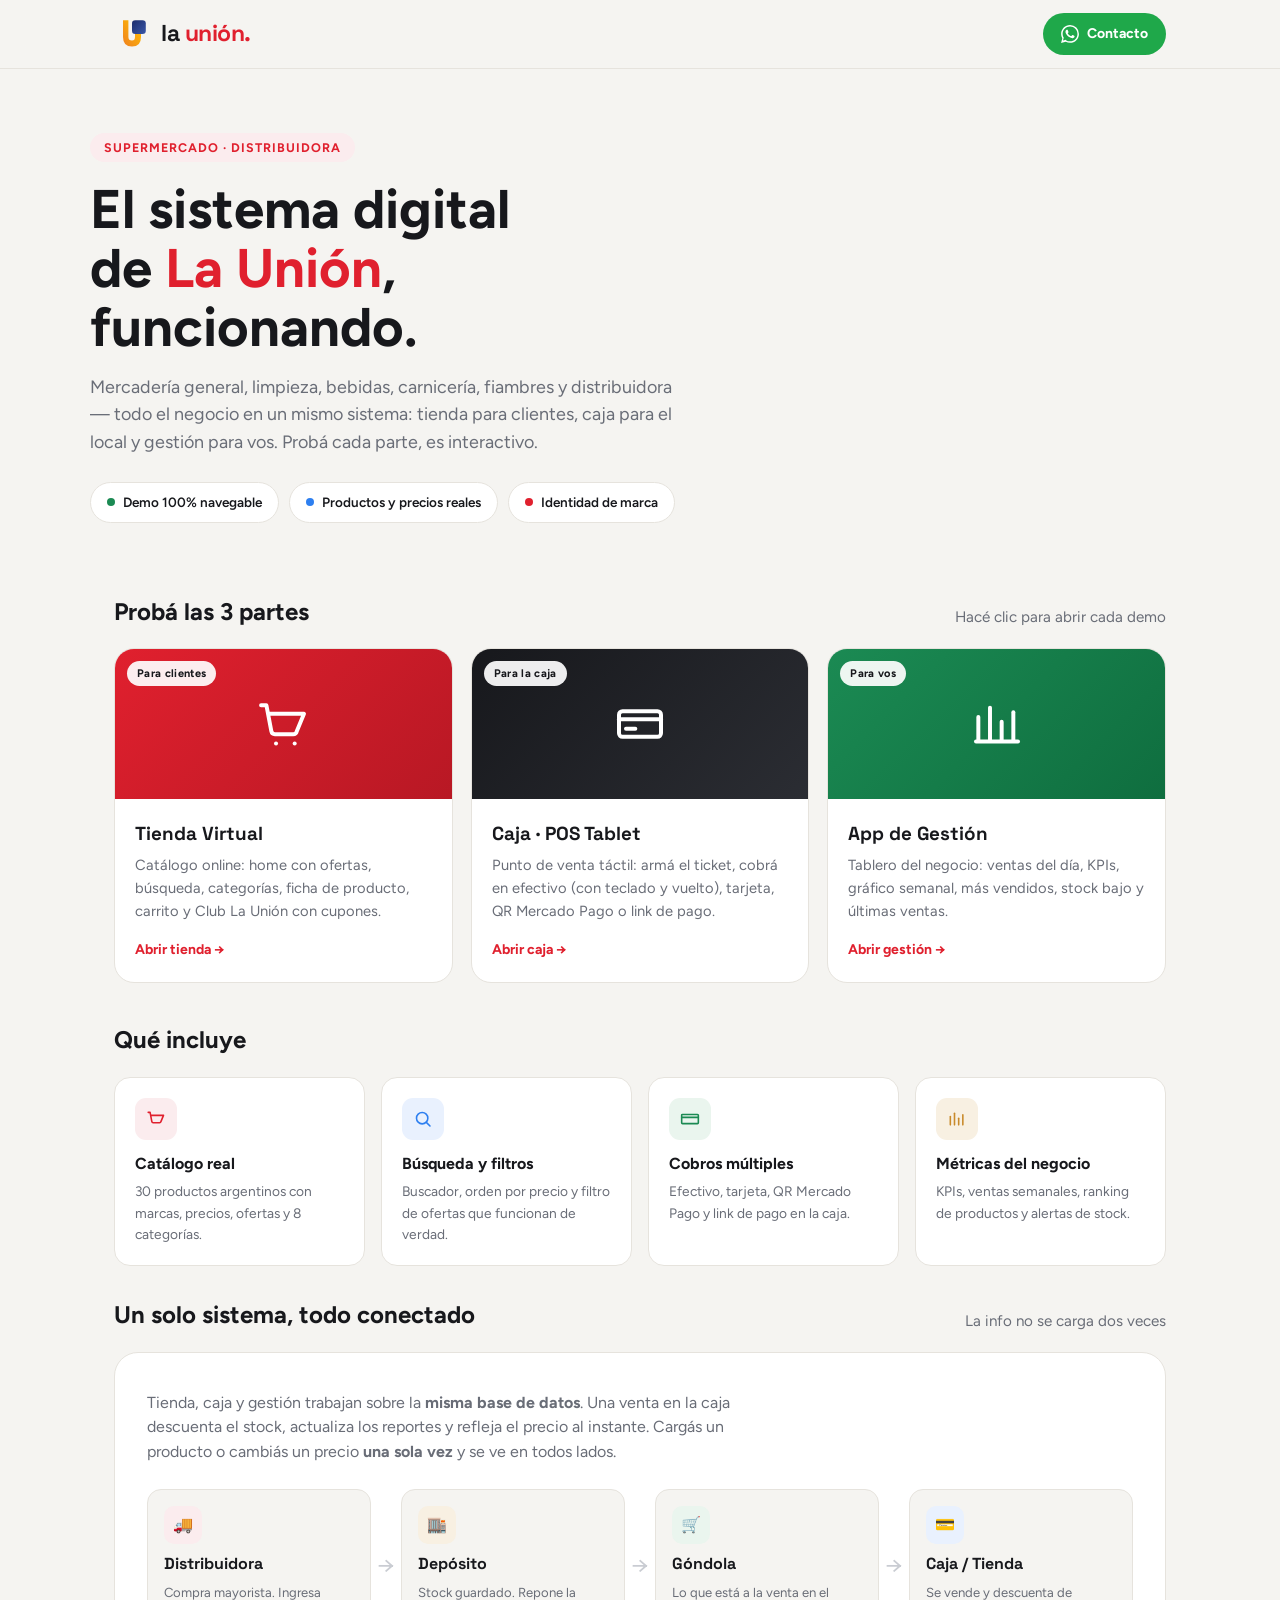
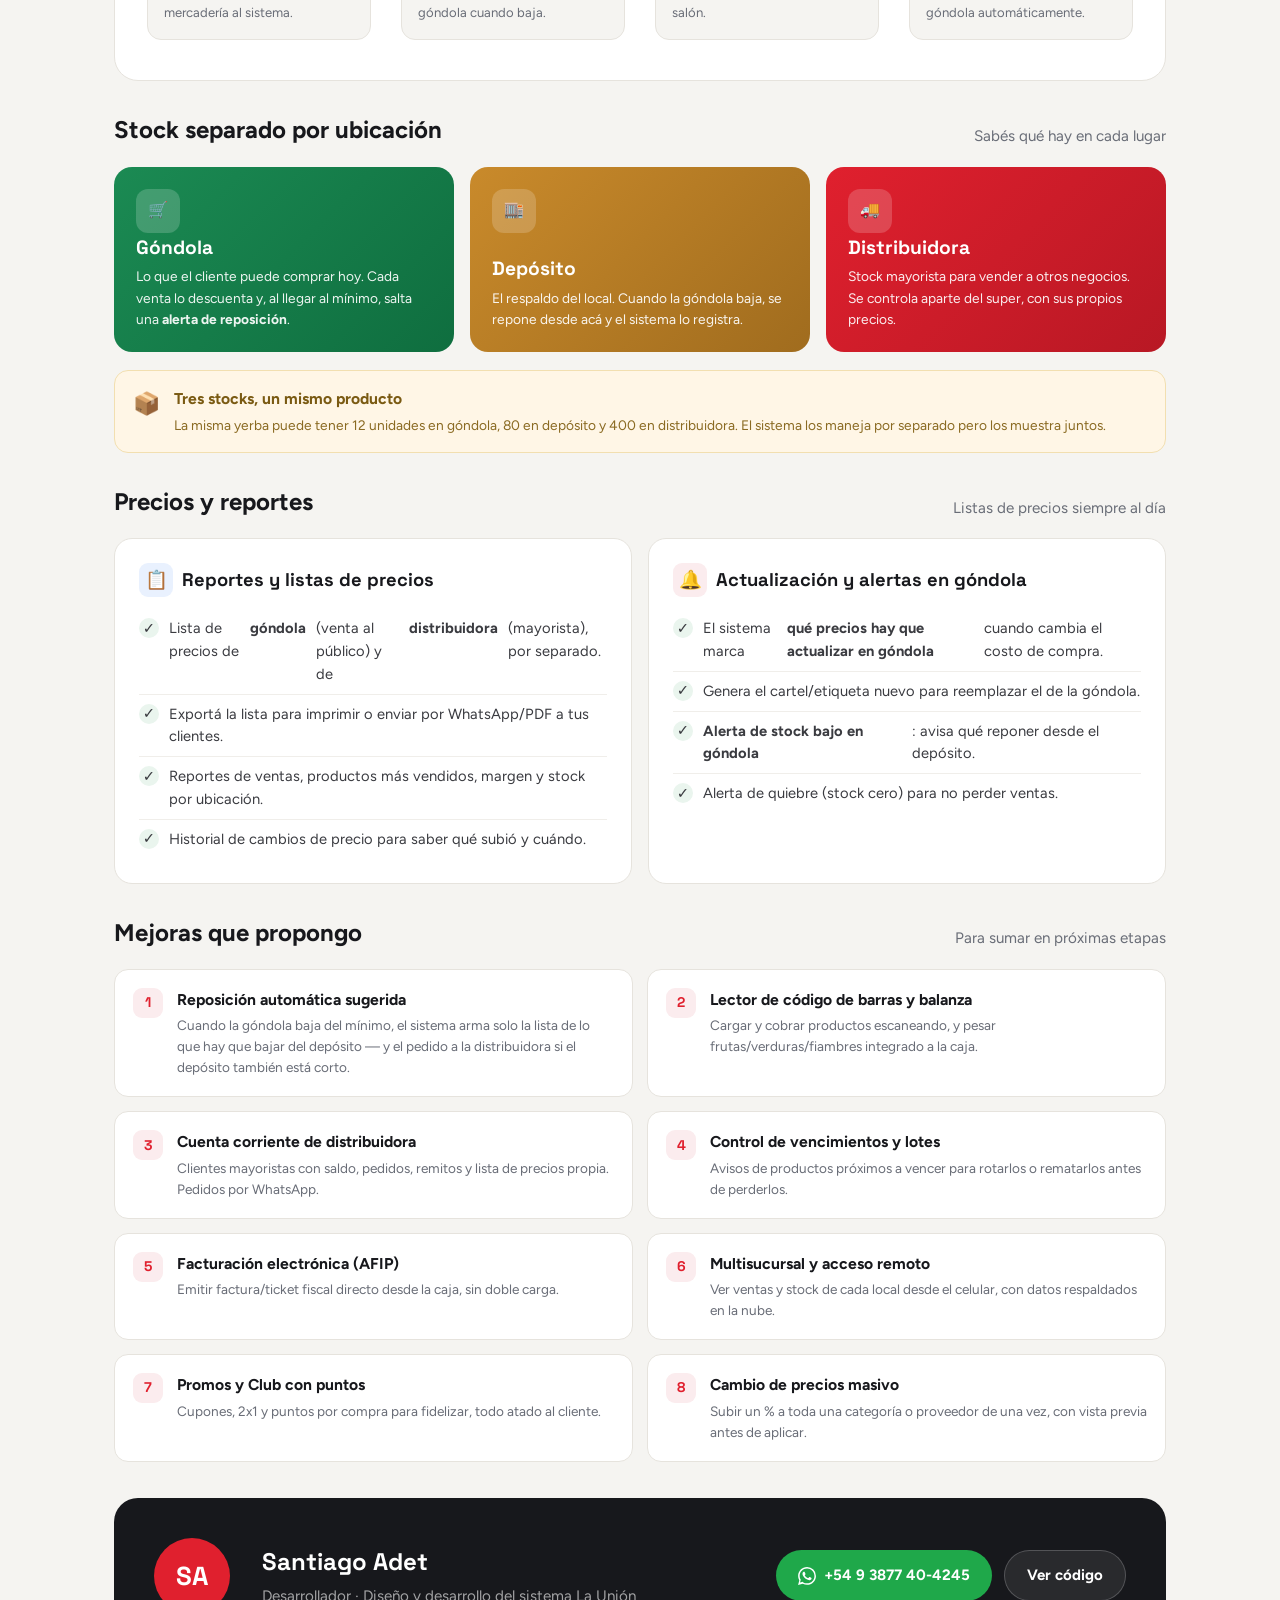
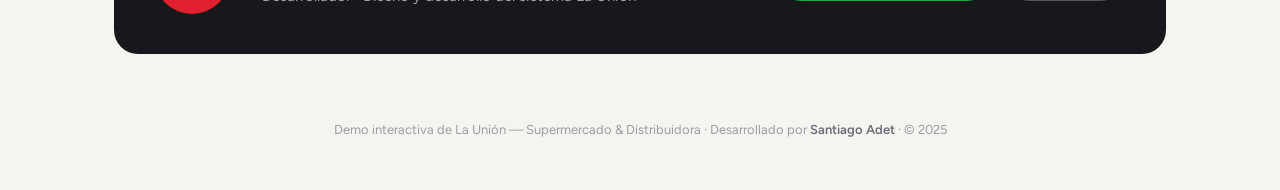
==== commit a4c2cd0e: "Agregar secciones de sistema integrado, stock por ubicación y roadmap - Sistema todo conectado: fluj" ====
--- a/index.html
+++ b/index.html
@@ -60,9 +60,38 @@
   .btn{display:inline-flex;align-items:center;gap:8px;font-weight:700;font-size:15px;padding:13px 22px;border-radius:999px}
   .btn-wa{background:#1FA84A;color:#fff}
   .btn-ghost{background:rgba(255,255,255,.08);color:#fff;border:1px solid rgba(255,255,255,.2)}
+  /* sistema integrado */
+  .band{background:#fff;border:1px solid #E6E3DD;border-radius:24px;padding:32px;margin:18px 0}
+  .band .lead{color:#696D77;font-size:1rem;max-width:64ch;margin-top:6px}
+  .flow{display:flex;align-items:stretch;gap:0;margin:24px 0 8px;flex-wrap:wrap}
+  .fstep{flex:1;min-width:150px;background:#F5F4F1;border:1px solid #E6E3DD;border-radius:14px;padding:16px;display:flex;flex-direction:column;gap:6px}
+  .fstep .fi{width:38px;height:38px;border-radius:10px;display:flex;align-items:center;justify-content:center}
+  .fstep h5{font-family:'Space Grotesk',sans-serif;font-size:1rem;margin:2px 0 0}
+  .fstep p{font-size:.82rem;color:#696D77}
+  .farrow{display:flex;align-items:center;justify-content:center;color:#C9CCD2;font-size:24px;padding:0 6px;flex:none}
+  .stock3{display:grid;grid-template-columns:repeat(3,1fr);gap:16px;margin-top:8px}
+  .sc{border-radius:18px;padding:22px;position:relative;overflow:hidden;min-height:160px;display:flex;flex-direction:column;justify-content:space-between;color:#fff}
+  .sc .si{width:44px;height:44px;border-radius:12px;background:rgba(255,255,255,.18);display:flex;align-items:center;justify-content:center}
+  .sc h4{font-family:'Space Grotesk',sans-serif;font-size:1.2rem;margin-bottom:4px}
+  .sc p{font-size:.86rem;opacity:.92}
+  .note{display:flex;gap:14px;background:#FFF6E6;border:1px solid #F2DFB0;border-radius:14px;padding:16px 18px;margin-top:18px}
+  .note h4{font-size:.98rem;margin-bottom:3px;color:#7A5A12}
+  .note p{font-size:.86rem;color:#8a6a22}
+  .two{display:grid;grid-template-columns:1fr 1fr;gap:16px;margin-top:8px}
+  .pcardb{background:#fff;border:1px solid #E6E3DD;border-radius:18px;padding:24px}
+  .pcardb h3{font-family:'Space Grotesk',sans-serif;font-size:1.15rem;margin-bottom:6px;display:flex;align-items:center;gap:9px}
+  .pcardb ul{list-style:none;padding:0;margin:12px 0 0}
+  .pcardb li{display:flex;gap:10px;padding:8px 0;font-size:.92rem;color:#3a3b40;border-top:1px solid #F0EEEA}
+  .pcardb li:first-child{border-top:0}
+  .tick{flex:none;width:20px;height:20px;border-radius:50%;background:#EAF5EE;display:flex;align-items:center;justify-content:center;margin-top:1px}
+  .road{display:grid;grid-template-columns:repeat(2,1fr);gap:14px;margin-top:8px}
+  .ritem{display:flex;gap:14px;background:#fff;border:1px solid #E6E3DD;border-radius:14px;padding:18px}
+  .rnum{flex:none;width:30px;height:30px;border-radius:9px;background:#FBECEE;color:#E0202E;font-family:'Space Grotesk',sans-serif;font-weight:700;font-size:14px;display:flex;align-items:center;justify-content:center}
+  .ritem h4{font-size:.98rem;margin-bottom:3px}
+  .ritem p{font-size:.85rem;color:#696D77}
   footer{padding:30px 0 50px;text-align:center;color:#9A9DA4;font-size:13px}
   footer a{color:#696D77;font-weight:600}
-  @media(max-width:880px){.demos{grid-template-columns:1fr}.feat{grid-template-columns:repeat(2,1fr)}.contact{flex-direction:column;text-align:center}.contact .actions{margin:0 auto}}
+  @media(max-width:880px){.demos{grid-template-columns:1fr}.feat{grid-template-columns:repeat(2,1fr)}.contact{flex-direction:column;text-align:center}.contact .actions{margin:0 auto}.stock3{grid-template-columns:1fr}.two{grid-template-columns:1fr}.road{grid-template-columns:1fr}.farrow{transform:rotate(90deg)}}
 </style>
 </head>
 <body>
@@ -125,6 +154,79 @@
 </section>
 
 <section class="wrap">
+  <div class="section-h"><div><h2>Un solo sistema, todo conectado</h2></div><p>La info no se carga dos veces</p></div>
+  <div class="band">
+    <p class="lead">Tienda, caja y gestión trabajan sobre la <b>misma base de datos</b>. Una venta en la caja descuenta el stock, actualiza los reportes y refleja el precio al instante. Cargás un producto o cambiás un precio <b>una sola vez</b> y se ve en todos lados.</p>
+    <div class="flow">
+      <div class="fstep"><div class="fi" style="background:#FBECEE">🚚</div><h5>Distribuidora</h5><p>Compra mayorista. Ingresa mercadería al sistema.</p></div>
+      <div class="farrow">→</div>
+      <div class="fstep"><div class="fi" style="background:#F8F0E2">🏬</div><h5>Depósito</h5><p>Stock guardado. Repone la góndola cuando baja.</p></div>
+      <div class="farrow">→</div>
+      <div class="fstep"><div class="fi" style="background:#EAF5EE">🛒</div><h5>Góndola</h5><p>Lo que está a la venta en el salón.</p></div>
+      <div class="farrow">→</div>
+      <div class="fstep"><div class="fi" style="background:#E9F1FE">💳</div><h5>Caja / Tienda</h5><p>Se vende y descuenta de góndola automáticamente.</p></div>
+    </div>
+  </div>
+</section>
+
+<section class="wrap">
+  <div class="section-h"><div><h2>Stock separado por ubicación</h2></div><p>Sabés qué hay en cada lugar</p></div>
+  <div class="stock3">
+    <div class="sc" style="background:linear-gradient(135deg,#1B8A53,#0f6e3f)">
+      <div class="si">🛒</div>
+      <div><h4>Góndola</h4><p>Lo que el cliente puede comprar hoy. Cada venta lo descuenta y, al llegar al mínimo, salta una <b>alerta de reposición</b>.</p></div>
+    </div>
+    <div class="sc" style="background:linear-gradient(135deg,#C98A2B,#a06c1e)">
+      <div class="si">🏬</div>
+      <div><h4>Depósito</h4><p>El respaldo del local. Cuando la góndola baja, se repone desde acá y el sistema lo registra.</p></div>
+    </div>
+    <div class="sc" style="background:linear-gradient(135deg,#E0202E,#b81824)">
+      <div class="si">🚚</div>
+      <div><h4>Distribuidora</h4><p>Stock mayorista para vender a otros negocios. Se controla aparte del super, con sus propios precios.</p></div>
+    </div>
+  </div>
+  <div class="note"><div style="font-size:22px">📦</div><div><h4>Tres stocks, un mismo producto</h4><p>La misma yerba puede tener 12 unidades en góndola, 80 en depósito y 400 en distribuidora. El sistema los maneja por separado pero los muestra juntos.</p></div></div>
+</section>
+
+<section class="wrap">
+  <div class="section-h"><div><h2>Precios y reportes</h2></div><p>Listas de precios siempre al día</p></div>
+  <div class="two">
+    <div class="pcardb">
+      <h3><span style="width:34px;height:34px;border-radius:9px;background:#E9F1FE;display:flex;align-items:center;justify-content:center">📋</span> Reportes y listas de precios</h3>
+      <ul>
+        <li><span class="tick">✓</span> Lista de precios de <b>góndola</b> (venta al público) y de <b>distribuidora</b> (mayorista), por separado.</li>
+        <li><span class="tick">✓</span> Exportá la lista para imprimir o enviar por WhatsApp/PDF a tus clientes.</li>
+        <li><span class="tick">✓</span> Reportes de ventas, productos más vendidos, margen y stock por ubicación.</li>
+        <li><span class="tick">✓</span> Historial de cambios de precio para saber qué subió y cuándo.</li>
+      </ul>
+    </div>
+    <div class="pcardb">
+      <h3><span style="width:34px;height:34px;border-radius:9px;background:#FBECEE;display:flex;align-items:center;justify-content:center">🔔</span> Actualización y alertas en góndola</h3>
+      <ul>
+        <li><span class="tick">✓</span> El sistema marca <b>qué precios hay que actualizar en góndola</b> cuando cambia el costo de compra.</li>
+        <li><span class="tick">✓</span> Genera el cartel/etiqueta nuevo para reemplazar el de la góndola.</li>
+        <li><span class="tick">✓</span> <b>Alerta de stock bajo en góndola</b>: avisa qué reponer desde el depósito.</li>
+        <li><span class="tick">✓</span> Alerta de quiebre (stock cero) para no perder ventas.</li>
+      </ul>
+    </div>
+  </div>
+</section>
+
+<section class="wrap">
+  <div class="section-h"><div><h2>Mejoras que propongo</h2></div><p>Para sumar en próximas etapas</p></div>
+  <div class="road">
+    <div class="ritem"><div class="rnum">1</div><div><h4>Reposición automática sugerida</h4><p>Cuando la góndola baja del mínimo, el sistema arma solo la lista de lo que hay que bajar del depósito — y el pedido a la distribuidora si el depósito también está corto.</p></div></div>
+    <div class="ritem"><div class="rnum">2</div><div><h4>Lector de código de barras y balanza</h4><p>Cargar y cobrar productos escaneando, y pesar frutas/verduras/fiambres integrado a la caja.</p></div></div>
+    <div class="ritem"><div class="rnum">3</div><div><h4>Cuenta corriente de distribuidora</h4><p>Clientes mayoristas con saldo, pedidos, remitos y lista de precios propia. Pedidos por WhatsApp.</p></div></div>
+    <div class="ritem"><div class="rnum">4</div><div><h4>Control de vencimientos y lotes</h4><p>Avisos de productos próximos a vencer para rotarlos o rematarlos antes de perderlos.</p></div></div>
+    <div class="ritem"><div class="rnum">5</div><div><h4>Facturación electrónica (AFIP)</h4><p>Emitir factura/ticket fiscal directo desde la caja, sin doble carga.</p></div></div>
+    <div class="ritem"><div class="rnum">6</div><div><h4>Multisucursal y acceso remoto</h4><p>Ver ventas y stock de cada local desde el celular, con datos respaldados en la nube.</p></div></div>
+    <div class="ritem"><div class="rnum">7</div><div><h4>Promos y Club con puntos</h4><p>Cupones, 2x1 y puntos por compra para fidelizar, todo atado al cliente.</p></div></div>
+    <div class="ritem"><div class="rnum">8</div><div><h4>Cambio de precios masivo</h4><p>Subir un % a toda una categoría o proveedor de una vez, con vista previa antes de aplicar.</p></div></div>
+  </div>
+</section>
+
+<section class="wrap">
   <div class="contact">
     <div class="ava">SA</div>
     <div>
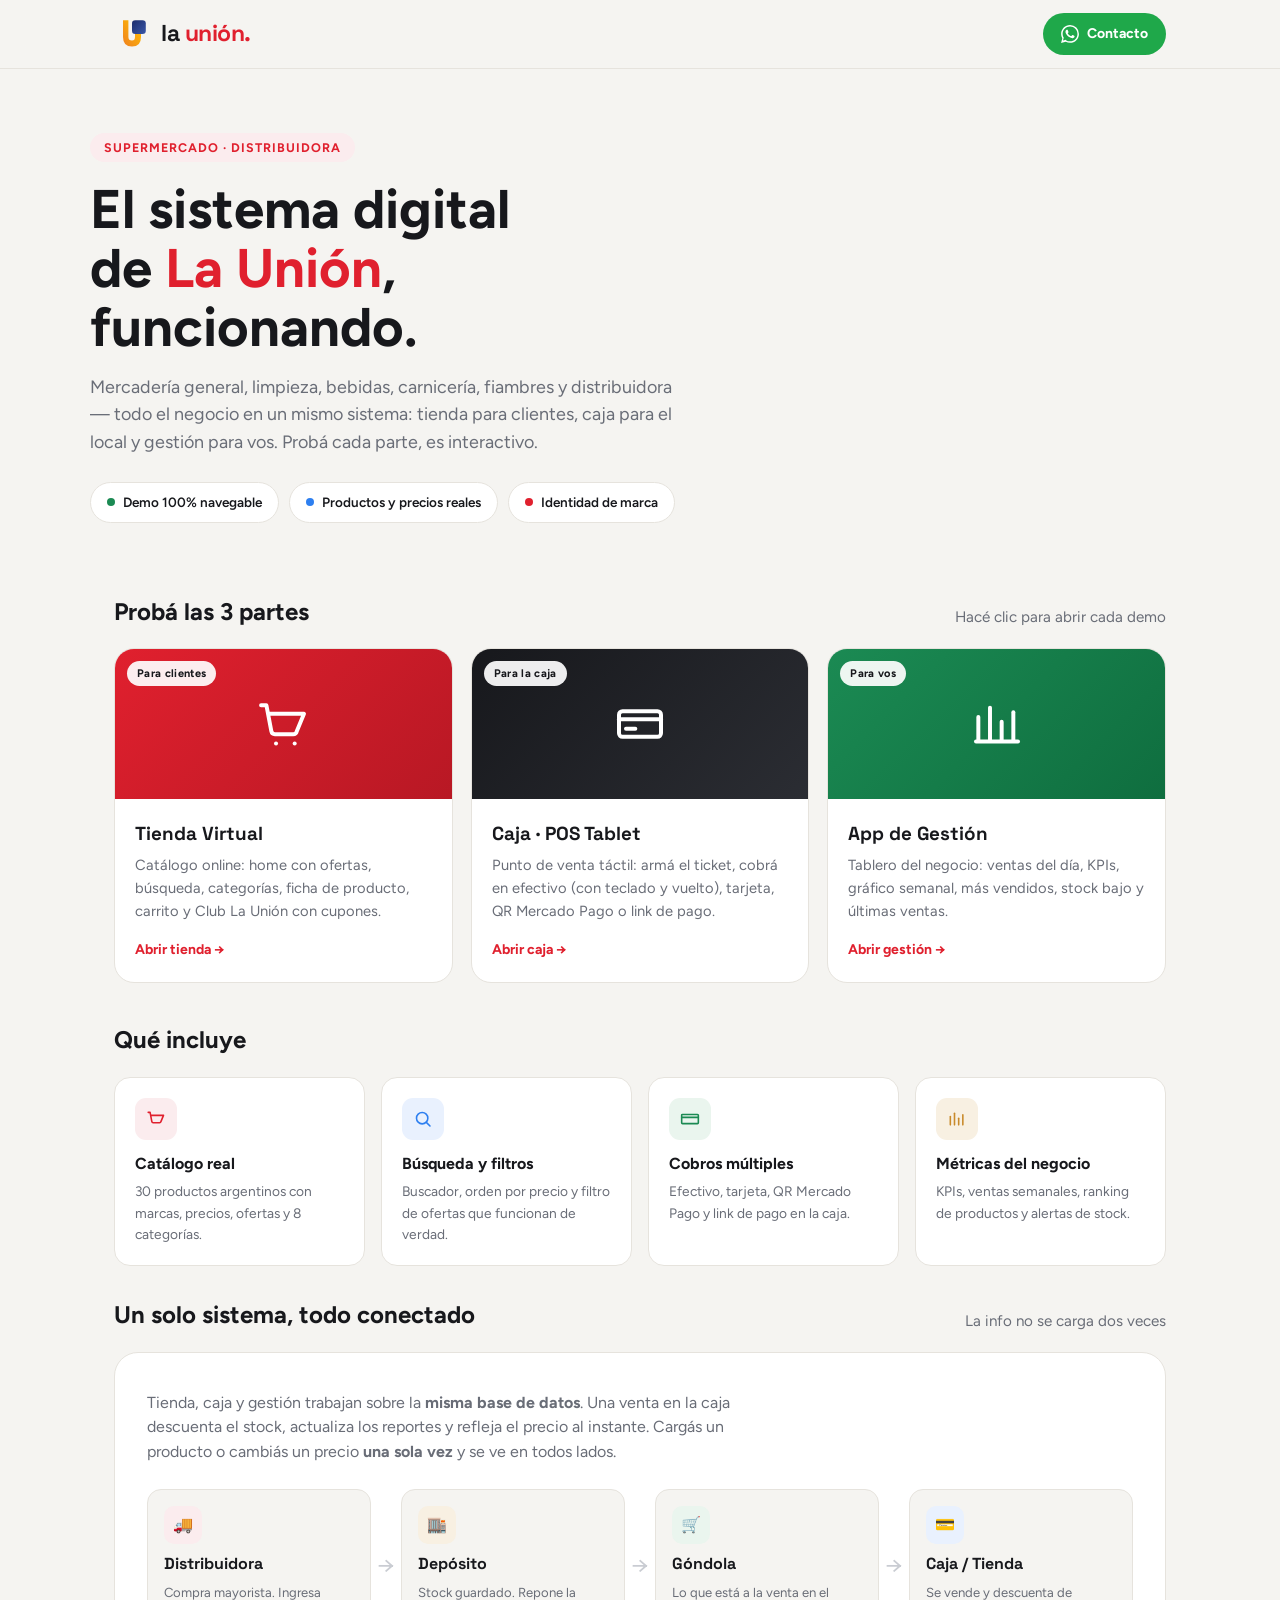
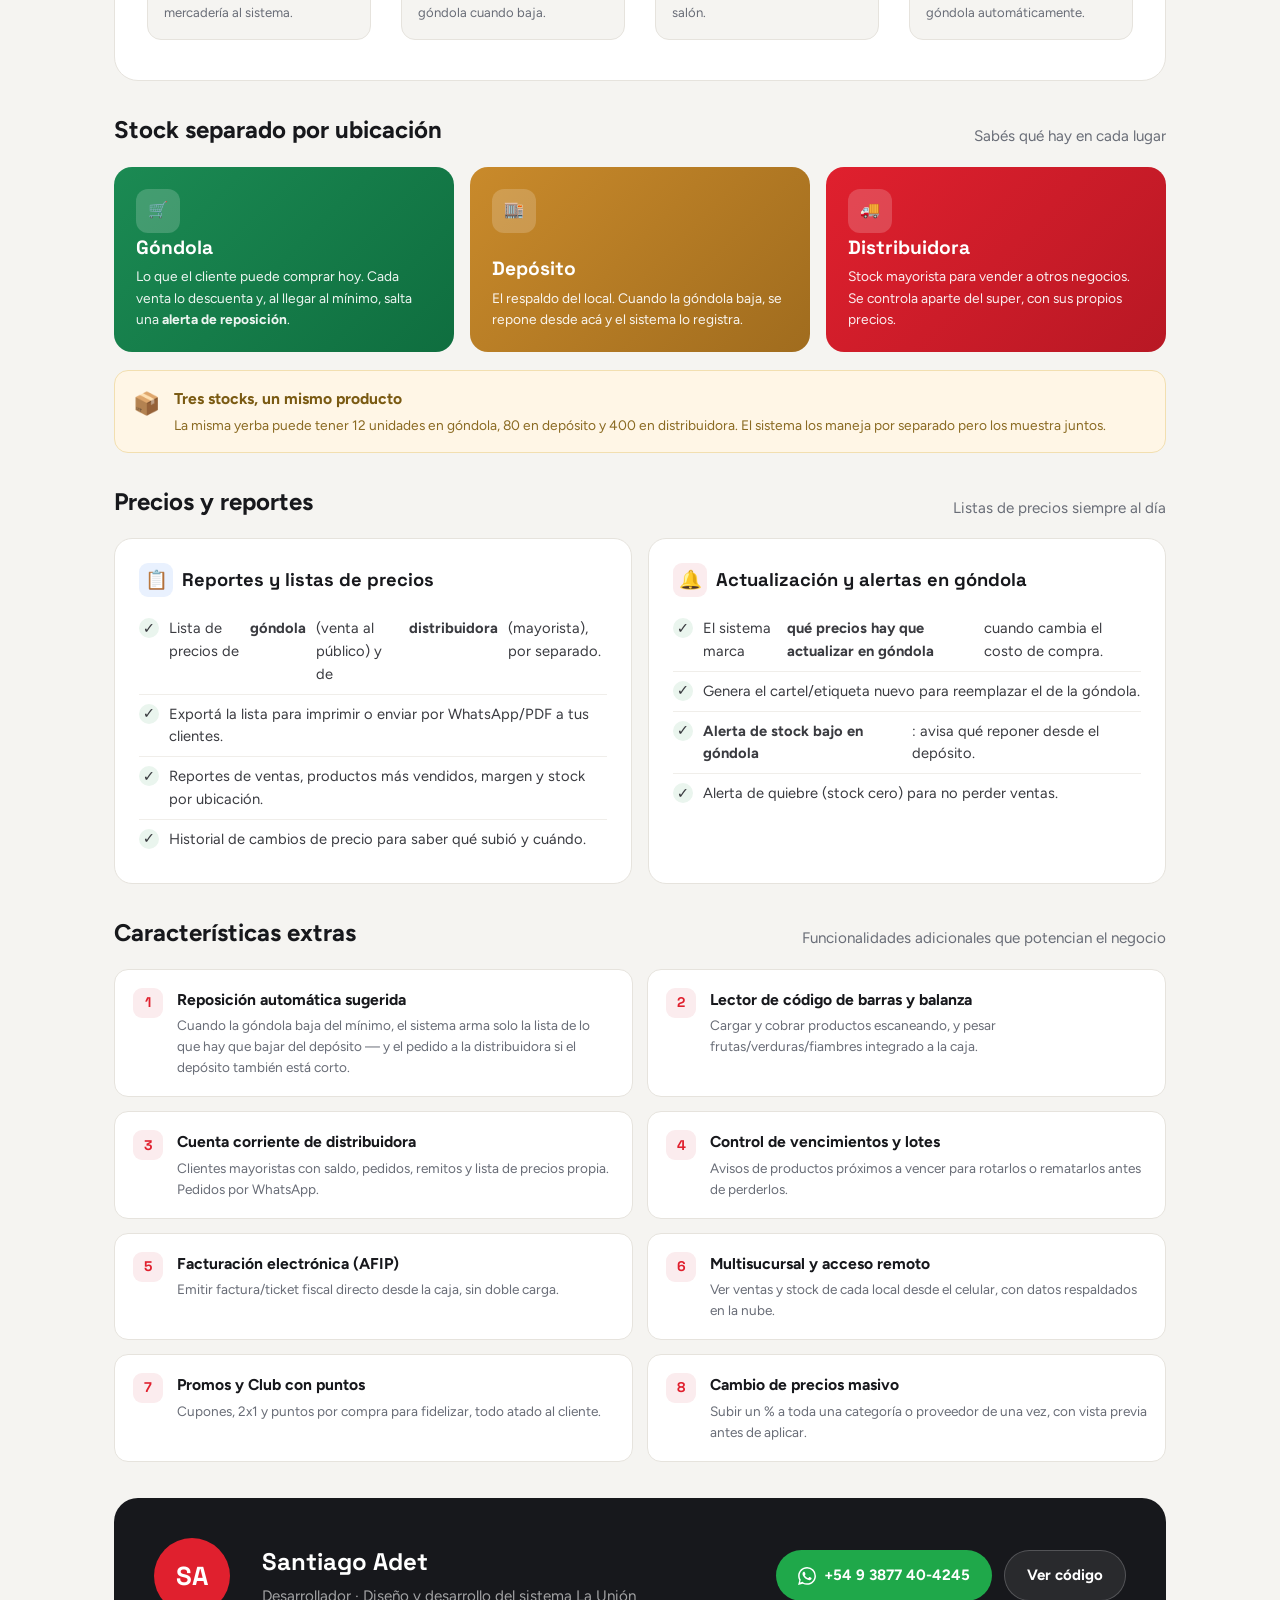
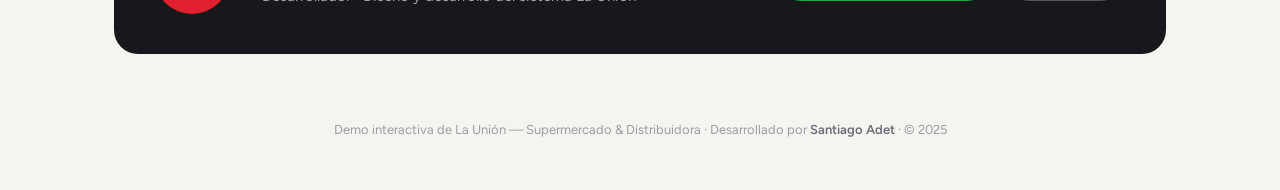
==== commit c2addf70: "Presentar mejoras como caracteristicas extras del sistema" ====
--- a/index.html
+++ b/index.html
@@ -213,7 +213,7 @@
 </section>
 
 <section class="wrap">
-  <div class="section-h"><div><h2>Mejoras que propongo</h2></div><p>Para sumar en próximas etapas</p></div>
+  <div class="section-h"><div><h2>Características extras</h2></div><p>Funcionalidades adicionales que potencian el negocio</p></div>
   <div class="road">
     <div class="ritem"><div class="rnum">1</div><div><h4>Reposición automática sugerida</h4><p>Cuando la góndola baja del mínimo, el sistema arma solo la lista de lo que hay que bajar del depósito — y el pedido a la distribuidora si el depósito también está corto.</p></div></div>
     <div class="ritem"><div class="rnum">2</div><div><h4>Lector de código de barras y balanza</h4><p>Cargar y cobrar productos escaneando, y pesar frutas/verduras/fiambres integrado a la caja.</p></div></div>
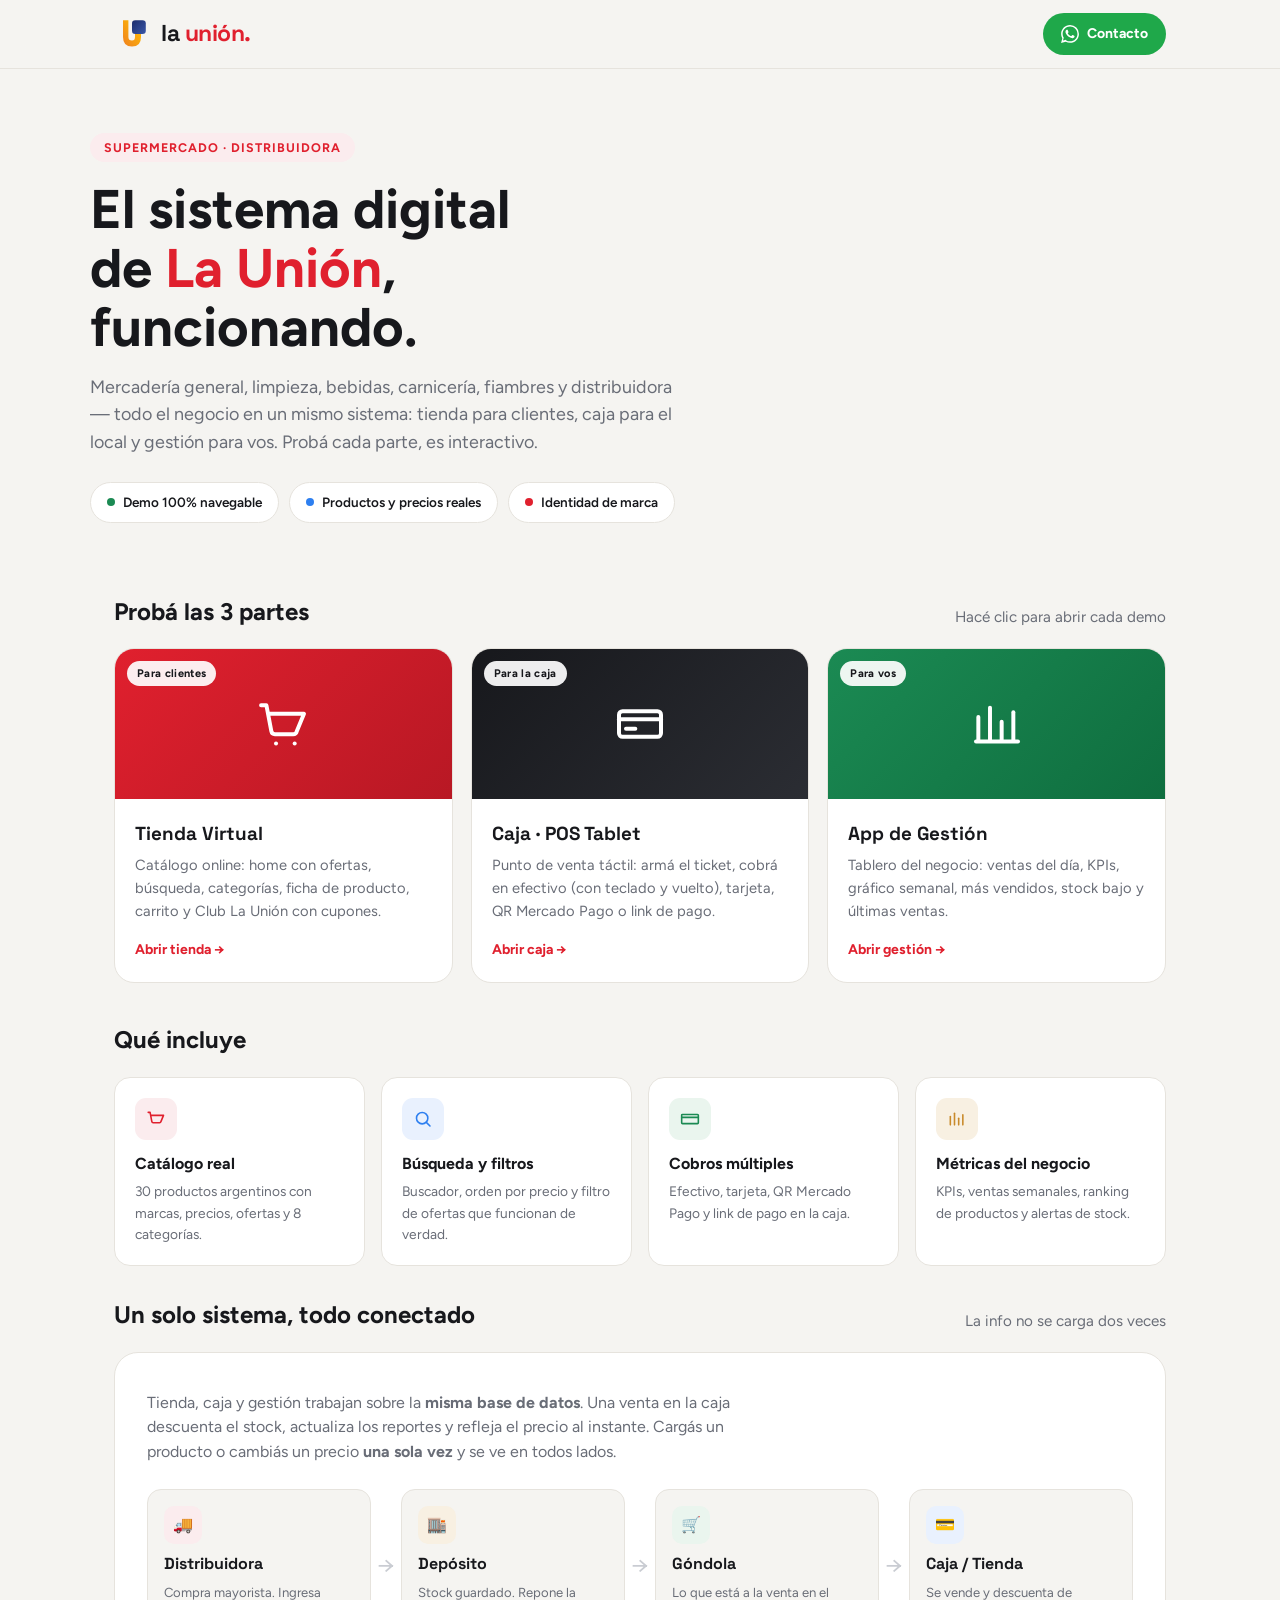
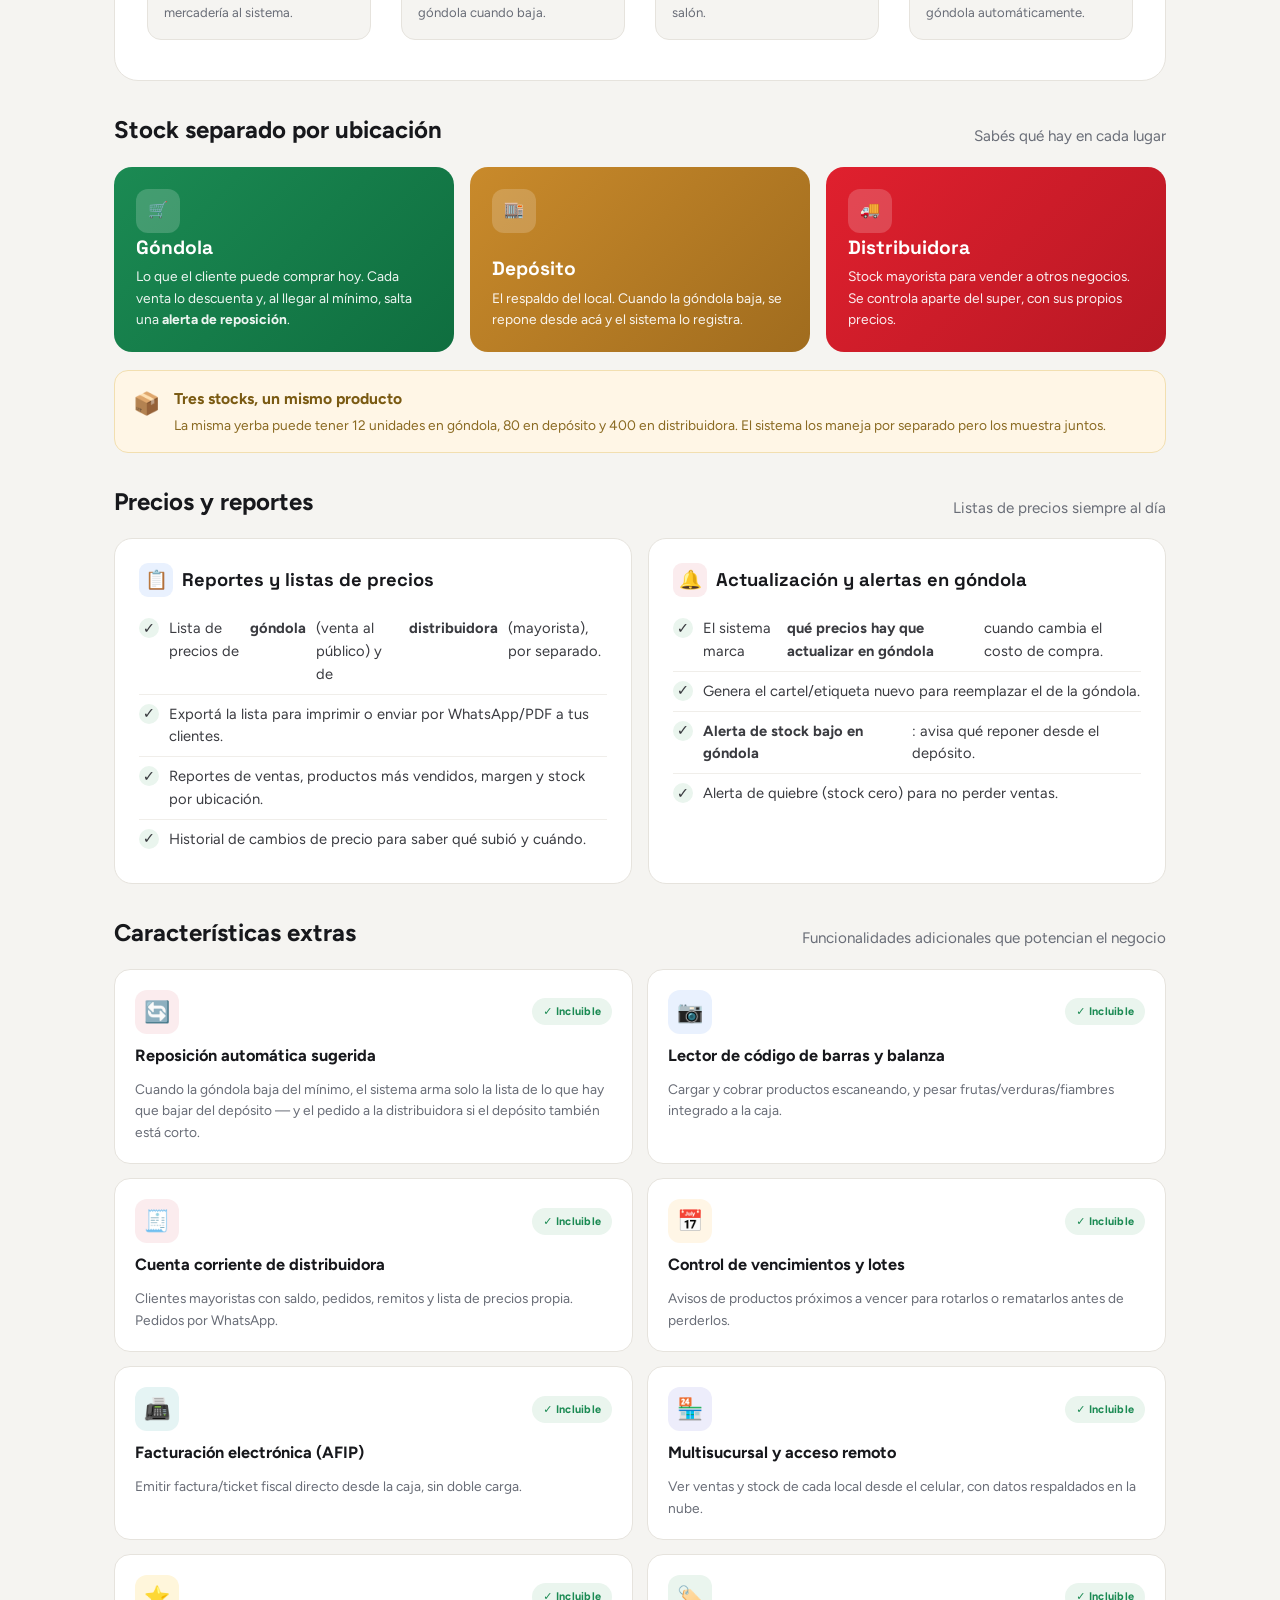
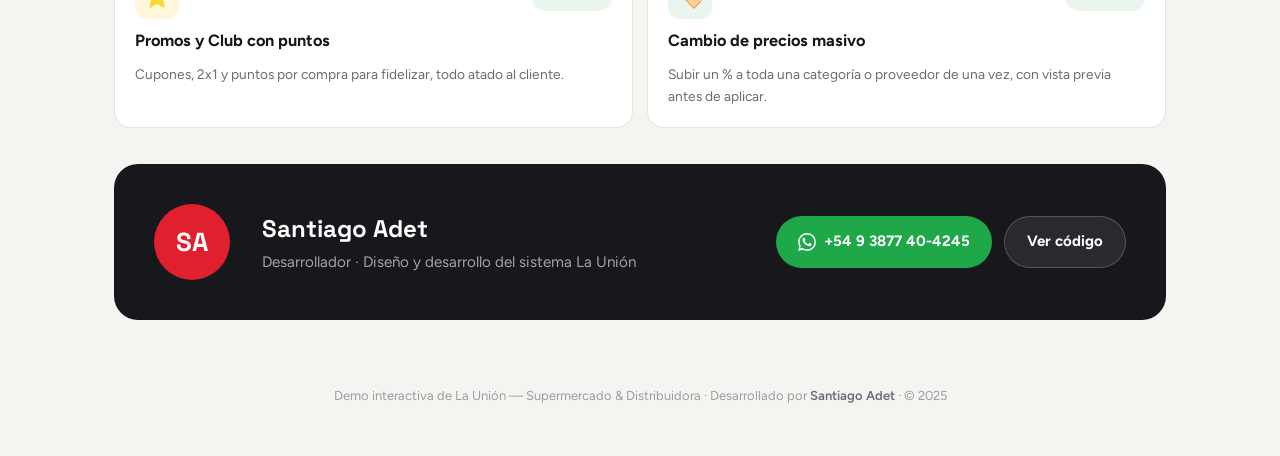
==== commit 98fce3eb: "Caracteristicas extras con icono y tag Incluible" ====
--- a/index.html
+++ b/index.html
@@ -85,10 +85,13 @@
   .pcardb li:first-child{border-top:0}
   .tick{flex:none;width:20px;height:20px;border-radius:50%;background:#EAF5EE;display:flex;align-items:center;justify-content:center;margin-top:1px}
   .road{display:grid;grid-template-columns:repeat(2,1fr);gap:14px;margin-top:8px}
-  .ritem{display:flex;gap:14px;background:#fff;border:1px solid #E6E3DD;border-radius:14px;padding:18px}
-  .rnum{flex:none;width:30px;height:30px;border-radius:9px;background:#FBECEE;color:#E0202E;font-family:'Space Grotesk',sans-serif;font-weight:700;font-size:14px;display:flex;align-items:center;justify-content:center}
-  .ritem h4{font-size:.98rem;margin-bottom:3px}
-  .ritem p{font-size:.85rem;color:#696D77}
+  .ritem{display:flex;flex-direction:column;gap:9px;background:#fff;border:1px solid #E6E3DD;border-radius:16px;padding:20px;transition:transform .15s,box-shadow .15s}
+  .ritem:hover{transform:translateY(-3px);box-shadow:0 12px 30px rgba(23,24,28,.10)}
+  .rtop{display:flex;align-items:center;justify-content:space-between}
+  .ricon{width:44px;height:44px;border-radius:12px;display:flex;align-items:center;justify-content:center;font-size:21px}
+  .rtag{display:inline-flex;align-items:center;gap:5px;background:#EAF5EE;color:#1B8A53;font-size:11px;font-weight:700;padding:5px 11px;border-radius:999px;letter-spacing:.02em}
+  .ritem h4{font-size:1.02rem;margin-bottom:2px}
+  .ritem p{font-size:.86rem;color:#696D77}
   footer{padding:30px 0 50px;text-align:center;color:#9A9DA4;font-size:13px}
   footer a{color:#696D77;font-weight:600}
   @media(max-width:880px){.demos{grid-template-columns:1fr}.feat{grid-template-columns:repeat(2,1fr)}.contact{flex-direction:column;text-align:center}.contact .actions{margin:0 auto}.stock3{grid-template-columns:1fr}.two{grid-template-columns:1fr}.road{grid-template-columns:1fr}.farrow{transform:rotate(90deg)}}
@@ -215,14 +218,14 @@
 <section class="wrap">
   <div class="section-h"><div><h2>Características extras</h2></div><p>Funcionalidades adicionales que potencian el negocio</p></div>
   <div class="road">
-    <div class="ritem"><div class="rnum">1</div><div><h4>Reposición automática sugerida</h4><p>Cuando la góndola baja del mínimo, el sistema arma solo la lista de lo que hay que bajar del depósito — y el pedido a la distribuidora si el depósito también está corto.</p></div></div>
-    <div class="ritem"><div class="rnum">2</div><div><h4>Lector de código de barras y balanza</h4><p>Cargar y cobrar productos escaneando, y pesar frutas/verduras/fiambres integrado a la caja.</p></div></div>
-    <div class="ritem"><div class="rnum">3</div><div><h4>Cuenta corriente de distribuidora</h4><p>Clientes mayoristas con saldo, pedidos, remitos y lista de precios propia. Pedidos por WhatsApp.</p></div></div>
-    <div class="ritem"><div class="rnum">4</div><div><h4>Control de vencimientos y lotes</h4><p>Avisos de productos próximos a vencer para rotarlos o rematarlos antes de perderlos.</p></div></div>
-    <div class="ritem"><div class="rnum">5</div><div><h4>Facturación electrónica (AFIP)</h4><p>Emitir factura/ticket fiscal directo desde la caja, sin doble carga.</p></div></div>
-    <div class="ritem"><div class="rnum">6</div><div><h4>Multisucursal y acceso remoto</h4><p>Ver ventas y stock de cada local desde el celular, con datos respaldados en la nube.</p></div></div>
-    <div class="ritem"><div class="rnum">7</div><div><h4>Promos y Club con puntos</h4><p>Cupones, 2x1 y puntos por compra para fidelizar, todo atado al cliente.</p></div></div>
-    <div class="ritem"><div class="rnum">8</div><div><h4>Cambio de precios masivo</h4><p>Subir un % a toda una categoría o proveedor de una vez, con vista previa antes de aplicar.</p></div></div>
+    <div class="ritem"><div class="rtop"><div class="ricon" style="background:#FBECEE">🔄</div><span class="rtag">✓ Incluible</span></div><h4>Reposición automática sugerida</h4><p>Cuando la góndola baja del mínimo, el sistema arma solo la lista de lo que hay que bajar del depósito — y el pedido a la distribuidora si el depósito también está corto.</p></div>
+    <div class="ritem"><div class="rtop"><div class="ricon" style="background:#E9F1FE">📷</div><span class="rtag">✓ Incluible</span></div><h4>Lector de código de barras y balanza</h4><p>Cargar y cobrar productos escaneando, y pesar frutas/verduras/fiambres integrado a la caja.</p></div>
+    <div class="ritem"><div class="rtop"><div class="ricon" style="background:#FBECEE">🧾</div><span class="rtag">✓ Incluible</span></div><h4>Cuenta corriente de distribuidora</h4><p>Clientes mayoristas con saldo, pedidos, remitos y lista de precios propia. Pedidos por WhatsApp.</p></div>
+    <div class="ritem"><div class="rtop"><div class="ricon" style="background:#FFF6E6">📅</div><span class="rtag">✓ Incluible</span></div><h4>Control de vencimientos y lotes</h4><p>Avisos de productos próximos a vencer para rotarlos o rematarlos antes de perderlos.</p></div>
+    <div class="ritem"><div class="rtop"><div class="ricon" style="background:#E5F4F4">📠</div><span class="rtag">✓ Incluible</span></div><h4>Facturación electrónica (AFIP)</h4><p>Emitir factura/ticket fiscal directo desde la caja, sin doble carga.</p></div>
+    <div class="ritem"><div class="rtop"><div class="ricon" style="background:#EDEDFB">🏪</div><span class="rtag">✓ Incluible</span></div><h4>Multisucursal y acceso remoto</h4><p>Ver ventas y stock de cada local desde el celular, con datos respaldados en la nube.</p></div>
+    <div class="ritem"><div class="rtop"><div class="ricon" style="background:#FFF6DB">⭐</div><span class="rtag">✓ Incluible</span></div><h4>Promos y Club con puntos</h4><p>Cupones, 2x1 y puntos por compra para fidelizar, todo atado al cliente.</p></div>
+    <div class="ritem"><div class="rtop"><div class="ricon" style="background:#EAF5EE">🏷️</div><span class="rtag">✓ Incluible</span></div><h4>Cambio de precios masivo</h4><p>Subir un % a toda una categoría o proveedor de una vez, con vista previa antes de aplicar.</p></div>
   </div>
 </section>
 
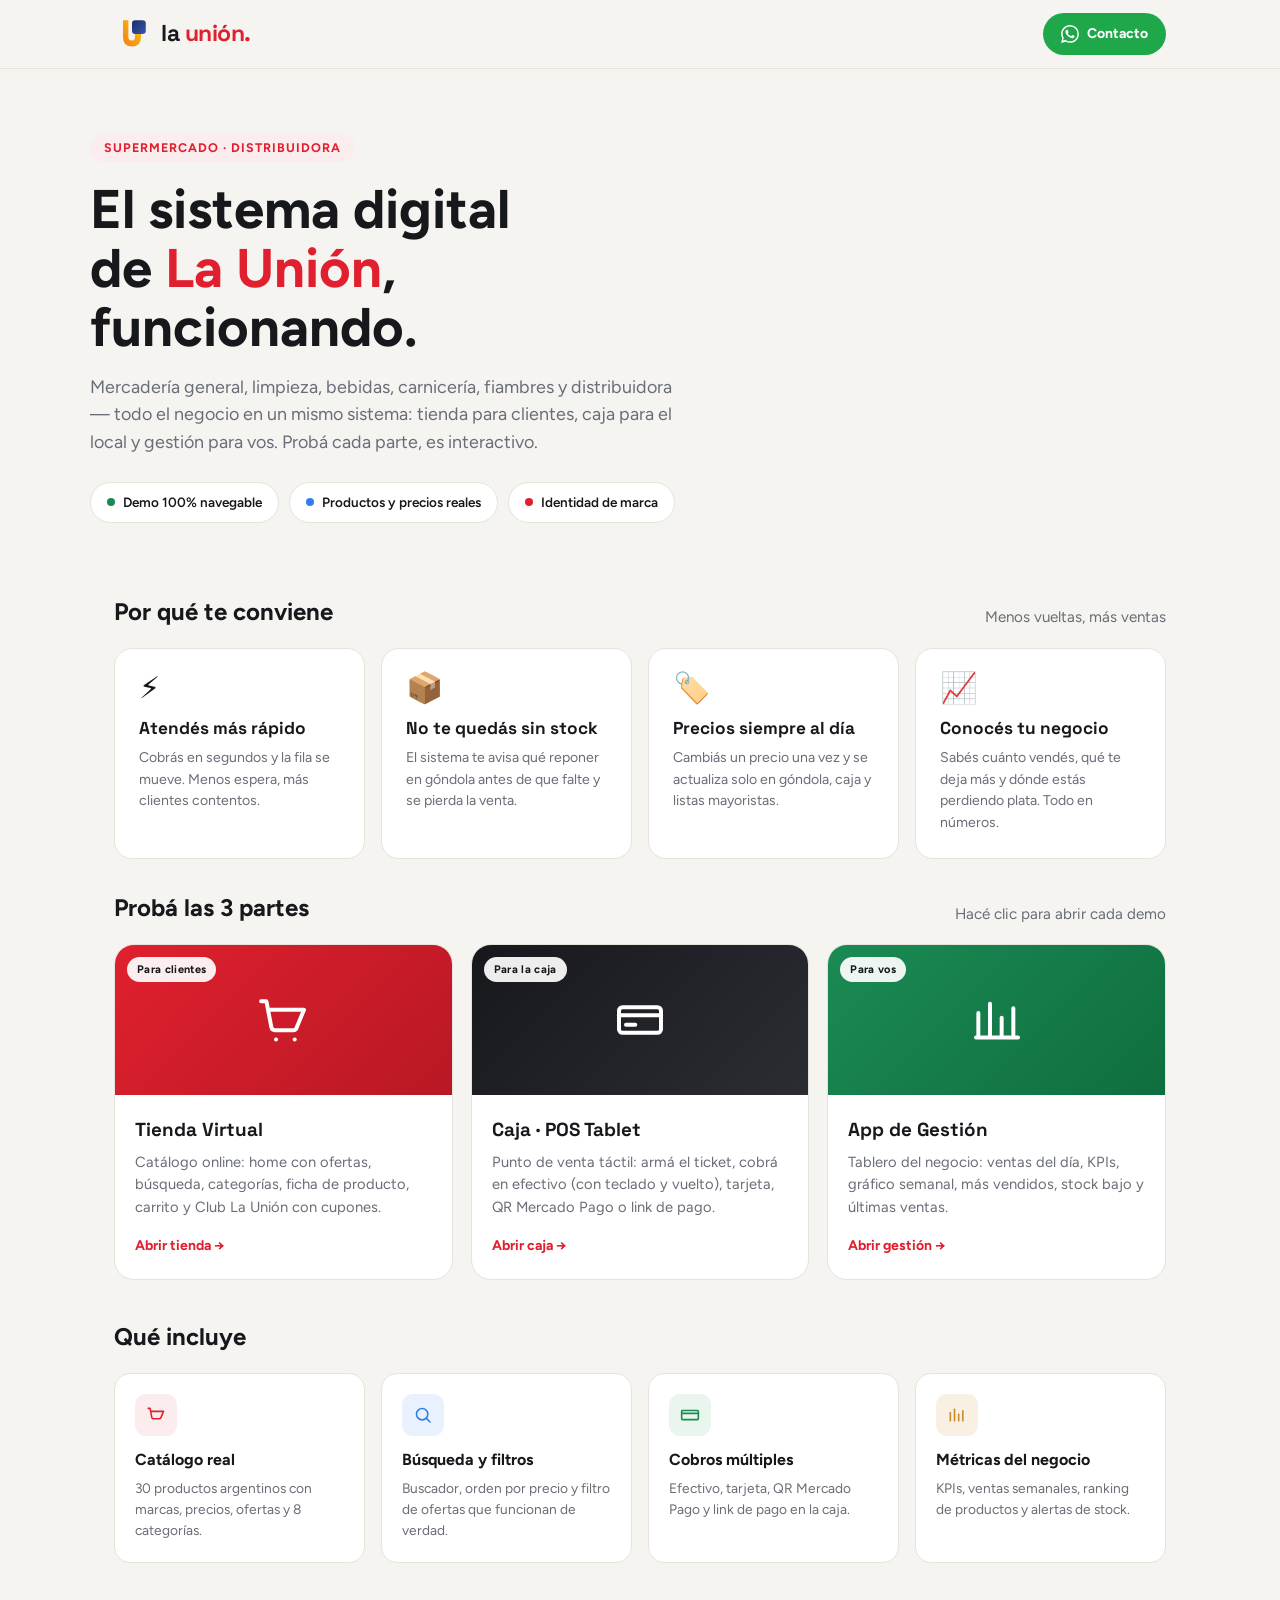
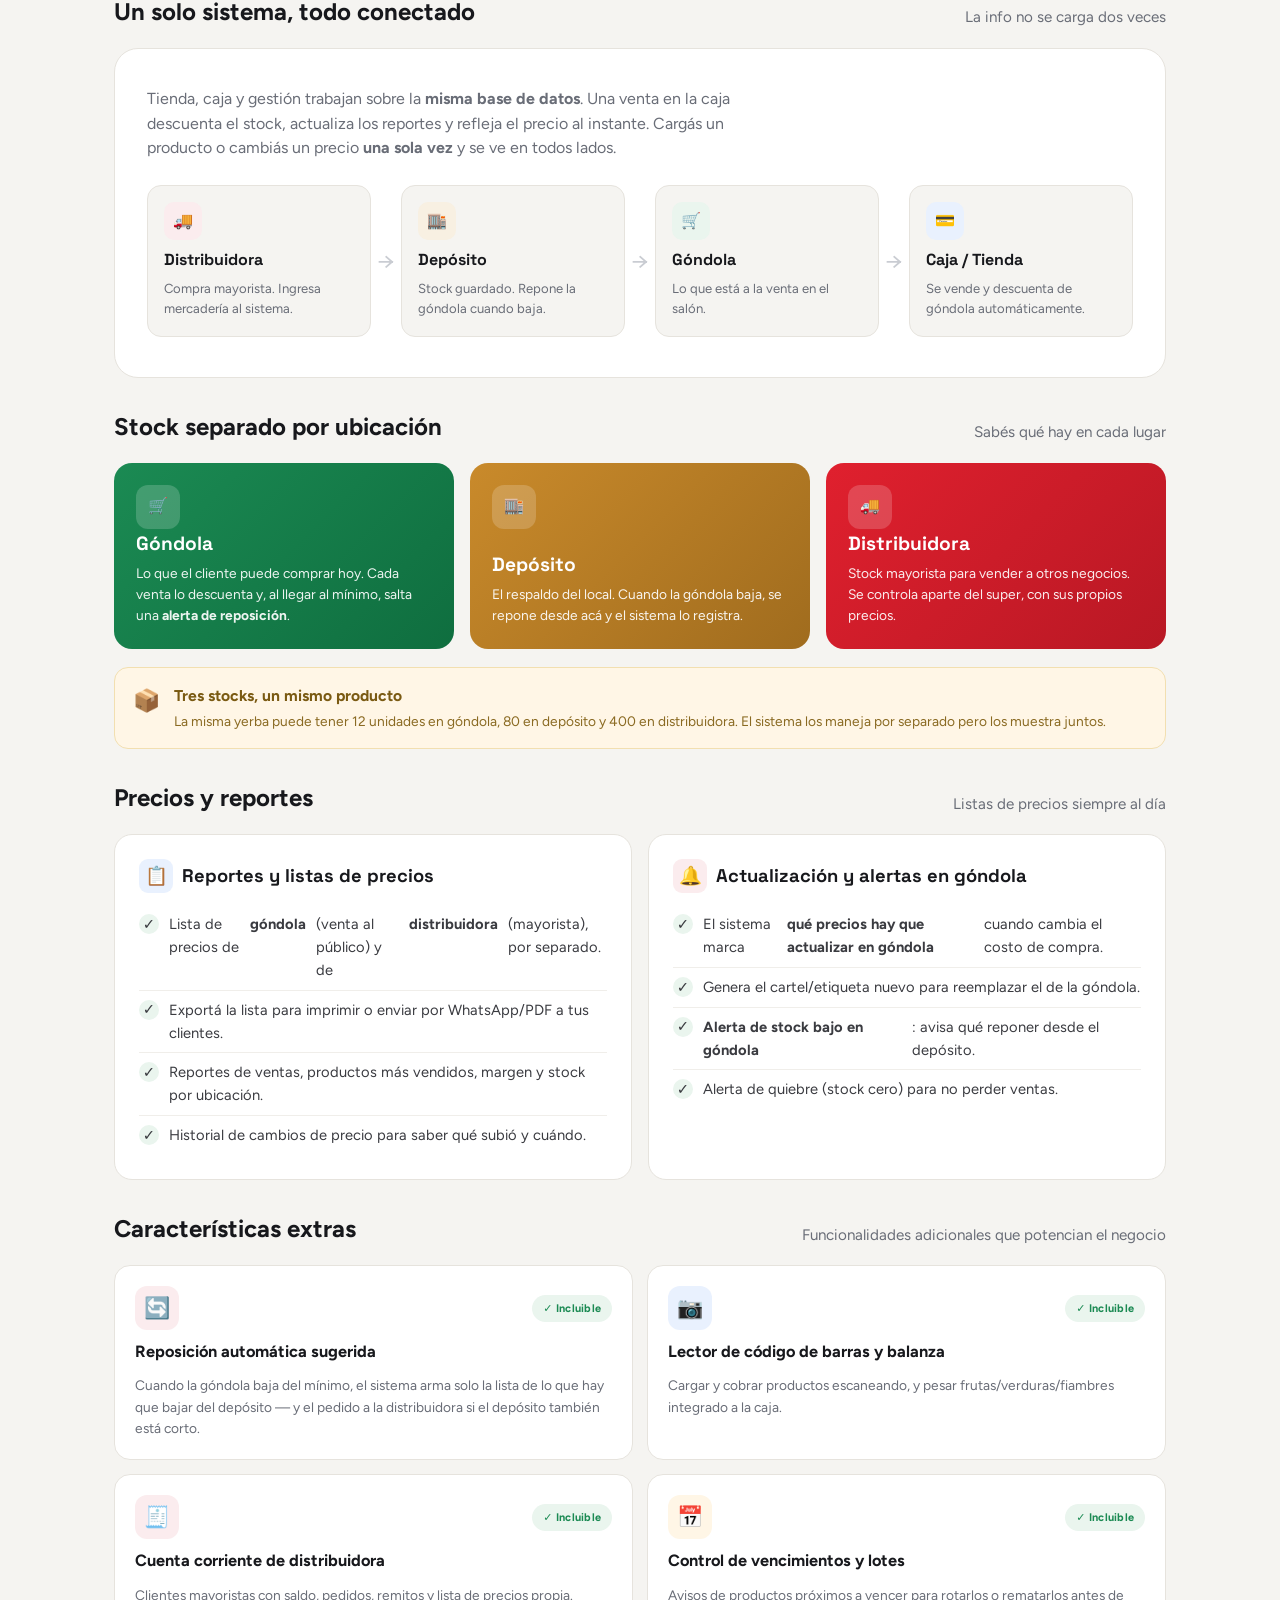
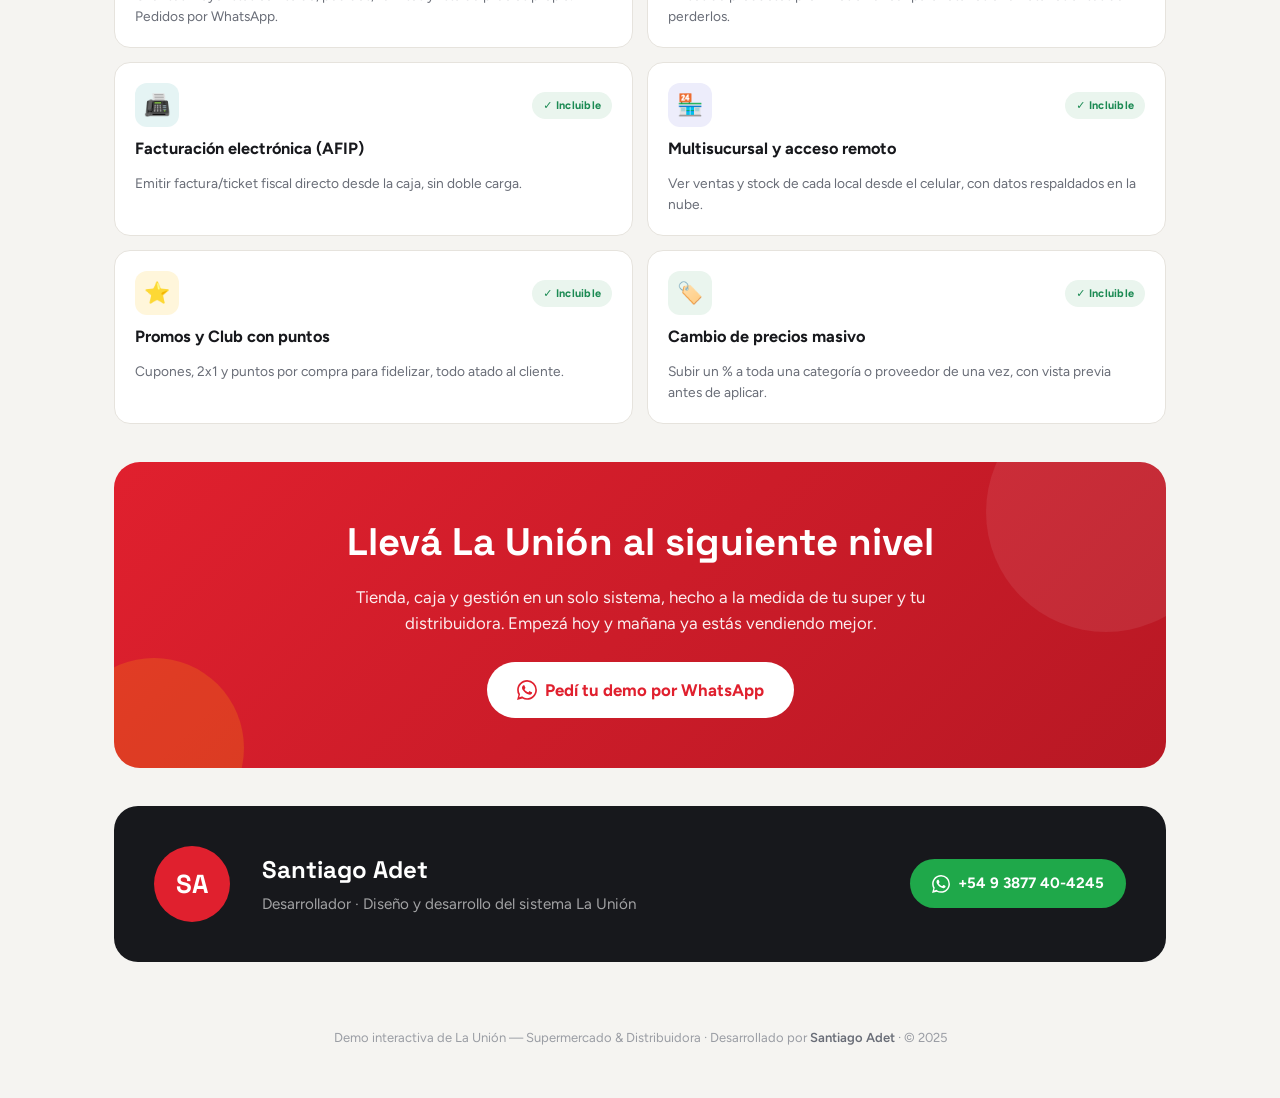
==== commit 9169f87e: "Mas publicidad: beneficios y CTA WhatsApp; quitar boton Ver codigo" ====
--- a/index.html
+++ b/index.html
@@ -92,9 +92,20 @@
   .rtag{display:inline-flex;align-items:center;gap:5px;background:#EAF5EE;color:#1B8A53;font-size:11px;font-weight:700;padding:5px 11px;border-radius:999px;letter-spacing:.02em}
   .ritem h4{font-size:1.02rem;margin-bottom:2px}
   .ritem p{font-size:.86rem;color:#696D77}
+  .benefits{display:grid;grid-template-columns:repeat(4,1fr);gap:16px;margin:8px 0}
+  .bcard{background:#fff;border:1px solid #E6E3DD;border-radius:18px;padding:24px;transition:transform .15s,box-shadow .15s}
+  .bcard:hover{transform:translateY(-3px);box-shadow:0 12px 30px rgba(23,24,28,.10)}
+  .bcard .be{font-size:30px;line-height:1}
+  .bcard h4{font-family:'Space Grotesk',sans-serif;font-size:1.08rem;margin:12px 0 5px}
+  .bcard p{font-size:.88rem;color:#696D77}
+  .cta{background:linear-gradient(135deg,#E0202E,#b81824);border-radius:26px;color:#fff;padding:50px 40px;text-align:center;margin:38px 0;position:relative;overflow:hidden}
+  .cta .blob{position:absolute;border-radius:50%;background:rgba(255,255,255,.08)}
+  .cta h2{font-family:'Space Grotesk',sans-serif;font-size:clamp(1.7rem,4vw,2.4rem);margin-bottom:12px;position:relative}
+  .cta p{opacity:.92;max-width:52ch;margin:0 auto 26px;font-size:1.05rem;position:relative}
+  .cta .btn-wa{background:#fff;color:#E0202E;font-size:1.05rem;padding:15px 30px;position:relative}
   footer{padding:30px 0 50px;text-align:center;color:#9A9DA4;font-size:13px}
   footer a{color:#696D77;font-weight:600}
-  @media(max-width:880px){.demos{grid-template-columns:1fr}.feat{grid-template-columns:repeat(2,1fr)}.contact{flex-direction:column;text-align:center}.contact .actions{margin:0 auto}.stock3{grid-template-columns:1fr}.two{grid-template-columns:1fr}.road{grid-template-columns:1fr}.farrow{transform:rotate(90deg)}}
+  @media(max-width:880px){.demos{grid-template-columns:1fr}.feat{grid-template-columns:repeat(2,1fr)}.contact{flex-direction:column;text-align:center}.contact .actions{margin:0 auto}.stock3{grid-template-columns:1fr}.two{grid-template-columns:1fr}.road{grid-template-columns:1fr}.farrow{transform:rotate(90deg)}.benefits{grid-template-columns:repeat(2,1fr)}.cta{padding:38px 24px}}
 </style>
 </head>
 <body>
@@ -116,6 +127,16 @@
     <span class="chip"><span class="dot" style="background:#1B8A53"></span> Demo 100% navegable</span>
     <span class="chip"><span class="dot" style="background:#2D7FF0"></span> Productos y precios reales</span>
     <span class="chip"><span class="dot" style="background:#E0202E"></span> Identidad de marca</span>
+  </div>
+</section>
+
+<section class="wrap">
+  <div class="section-h"><div><h2>Por qué te conviene</h2></div><p>Menos vueltas, más ventas</p></div>
+  <div class="benefits">
+    <div class="bcard"><div class="be">⚡</div><h4>Atendés más rápido</h4><p>Cobrás en segundos y la fila se mueve. Menos espera, más clientes contentos.</p></div>
+    <div class="bcard"><div class="be">📦</div><h4>No te quedás sin stock</h4><p>El sistema te avisa qué reponer en góndola antes de que falte y se pierda la venta.</p></div>
+    <div class="bcard"><div class="be">🏷️</div><h4>Precios siempre al día</h4><p>Cambiás un precio una vez y se actualiza solo en góndola, caja y listas mayoristas.</p></div>
+    <div class="bcard"><div class="be">📈</div><h4>Conocés tu negocio</h4><p>Sabés cuánto vendés, qué te deja más y dónde estás perdiendo plata. Todo en números.</p></div>
   </div>
 </section>
 
@@ -230,6 +251,19 @@
 </section>
 
 <section class="wrap">
+  <div class="cta">
+    <div class="blob" style="width:240px;height:240px;right:-60px;top:-70px"></div>
+    <div class="blob" style="width:180px;height:180px;left:-50px;bottom:-70px;background:rgba(255,196,0,.18)"></div>
+    <h2>Llevá La Unión al siguiente nivel</h2>
+    <p>Tienda, caja y gestión en un solo sistema, hecho a la medida de tu super y tu distribuidora. Empezá hoy y mañana ya estás vendiendo mejor.</p>
+    <a class="btn btn-wa" href="https://wa.me/5493877404245?text=Hola%20Santiago,%20vi%20la%20demo%20de%20La%20Uni%C3%B3n%20y%20quiero%20m%C3%A1s%20info" target="_blank" rel="noopener">
+      <svg width="20" height="20" viewBox="0 0 24 24" fill="currentColor"><path d="M.057 24l1.687-6.163a11.867 11.867 0 01-1.587-5.945C.16 5.335 5.495 0 12.05 0a11.817 11.817 0 018.413 3.488 11.824 11.824 0 013.48 8.414c-.003 6.557-5.338 11.892-11.893 11.892a11.9 11.9 0 01-5.688-1.448L.057 24zm6.597-3.807c1.676.995 3.276 1.591 5.392 1.592 5.448 0 9.886-4.434 9.889-9.885.002-5.462-4.415-9.89-9.881-9.892-5.452 0-9.887 4.434-9.889 9.884a9.86 9.86 0 001.516 5.26l-.999 3.648 3.972-1.207zm11.387-5.464c-.074-.124-.272-.198-.57-.347-.297-.149-1.758-.868-2.031-.967-.272-.099-.47-.149-.669.149-.198.297-.768.967-.941 1.165-.173.198-.347.223-.644.074-.297-.149-1.255-.462-2.39-1.475-.883-.788-1.48-1.761-1.653-2.059-.173-.297-.018-.458.13-.606.134-.133.297-.347.446-.521.151-.172.2-.296.3-.495.099-.198.05-.372-.025-.521-.075-.148-.669-1.611-.916-2.206-.242-.579-.487-.501-.669-.51l-.57-.01c-.198 0-.52.074-.792.372s-1.04 1.016-1.04 2.479 1.065 2.876 1.213 3.074c.149.198 2.095 3.2 5.076 4.487.709.306 1.263.489 1.694.626.712.226 1.36.194 1.872.118.571-.085 1.758-.719 2.006-1.413.248-.695.248-1.29.173-1.414z"/></svg>
+      Pedí tu demo por WhatsApp
+    </a>
+  </div>
+</section>
+
+<section class="wrap">
   <div class="contact">
     <div class="ava">SA</div>
     <div>
@@ -241,7 +275,6 @@
         <svg width="18" height="18" viewBox="0 0 24 24" fill="currentColor"><path d="M.057 24l1.687-6.163a11.867 11.867 0 01-1.587-5.945C.16 5.335 5.495 0 12.05 0a11.817 11.817 0 018.413 3.488 11.824 11.824 0 013.48 8.414c-.003 6.557-5.338 11.892-11.893 11.892a11.9 11.9 0 01-5.688-1.448L.057 24zm6.597-3.807c1.676.995 3.276 1.591 5.392 1.592 5.448 0 9.886-4.434 9.889-9.885.002-5.462-4.415-9.89-9.881-9.892-5.452 0-9.887 4.434-9.889 9.884a9.86 9.86 0 001.516 5.26l-.999 3.648 3.972-1.207zm11.387-5.464c-.074-.124-.272-.198-.57-.347-.297-.149-1.758-.868-2.031-.967-.272-.099-.47-.149-.669.149-.198.297-.768.967-.941 1.165-.173.198-.347.223-.644.074-.297-.149-1.255-.462-2.39-1.475-.883-.788-1.48-1.761-1.653-2.059-.173-.297-.018-.458.13-.606.134-.133.297-.347.446-.521.151-.172.2-.296.3-.495.099-.198.05-.372-.025-.521-.075-.148-.669-1.611-.916-2.206-.242-.579-.487-.501-.669-.51l-.57-.01c-.198 0-.52.074-.792.372s-1.04 1.016-1.04 2.479 1.065 2.876 1.213 3.074c.149.198 2.095 3.2 5.076 4.487.709.306 1.263.489 1.694.626.712.226 1.36.194 1.872.118.571-.085 1.758-.719 2.006-1.413.248-.695.248-1.29.173-1.414z"/></svg>
         +54 9 3877 40-4245
       </a>
-      <a class="btn btn-ghost" href="https://github.com/santiagoadet7823-dev/la-union-landing" target="_blank" rel="noopener">Ver código</a>
     </div>
   </div>
 </section>
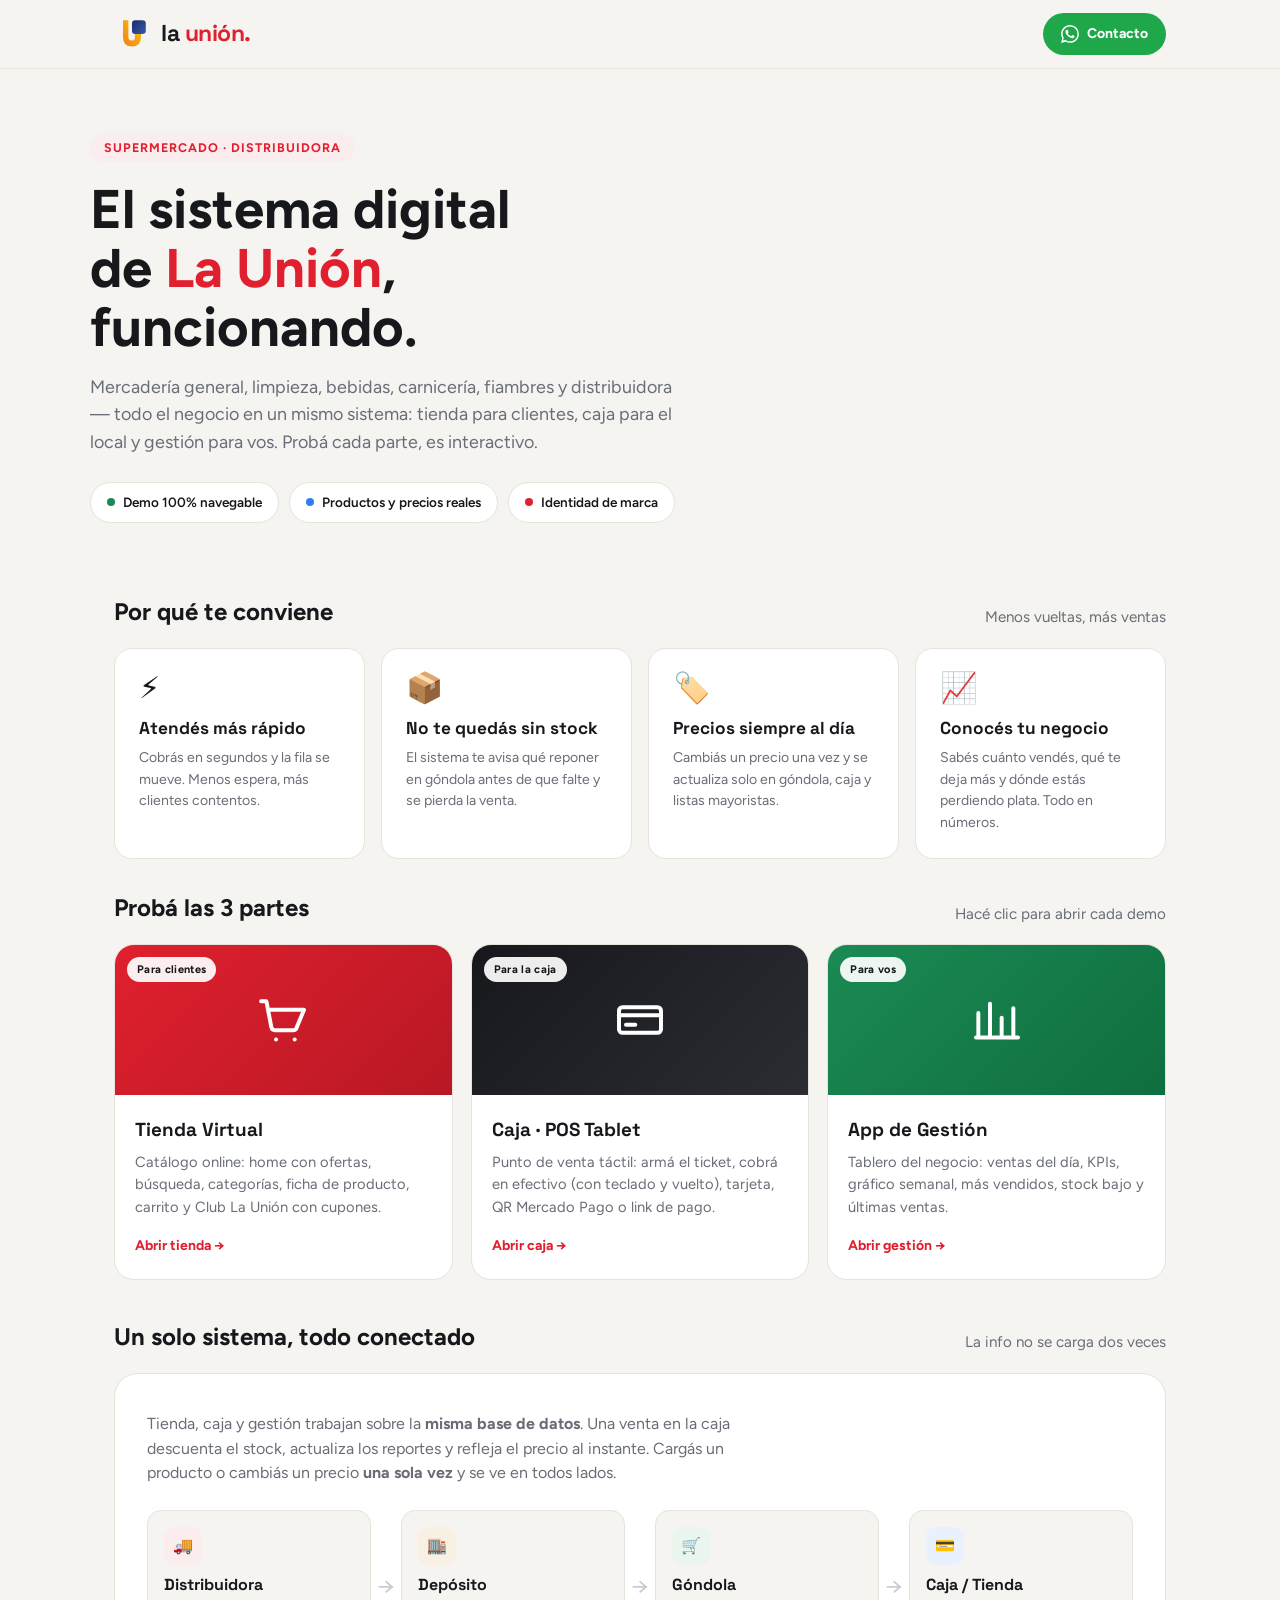
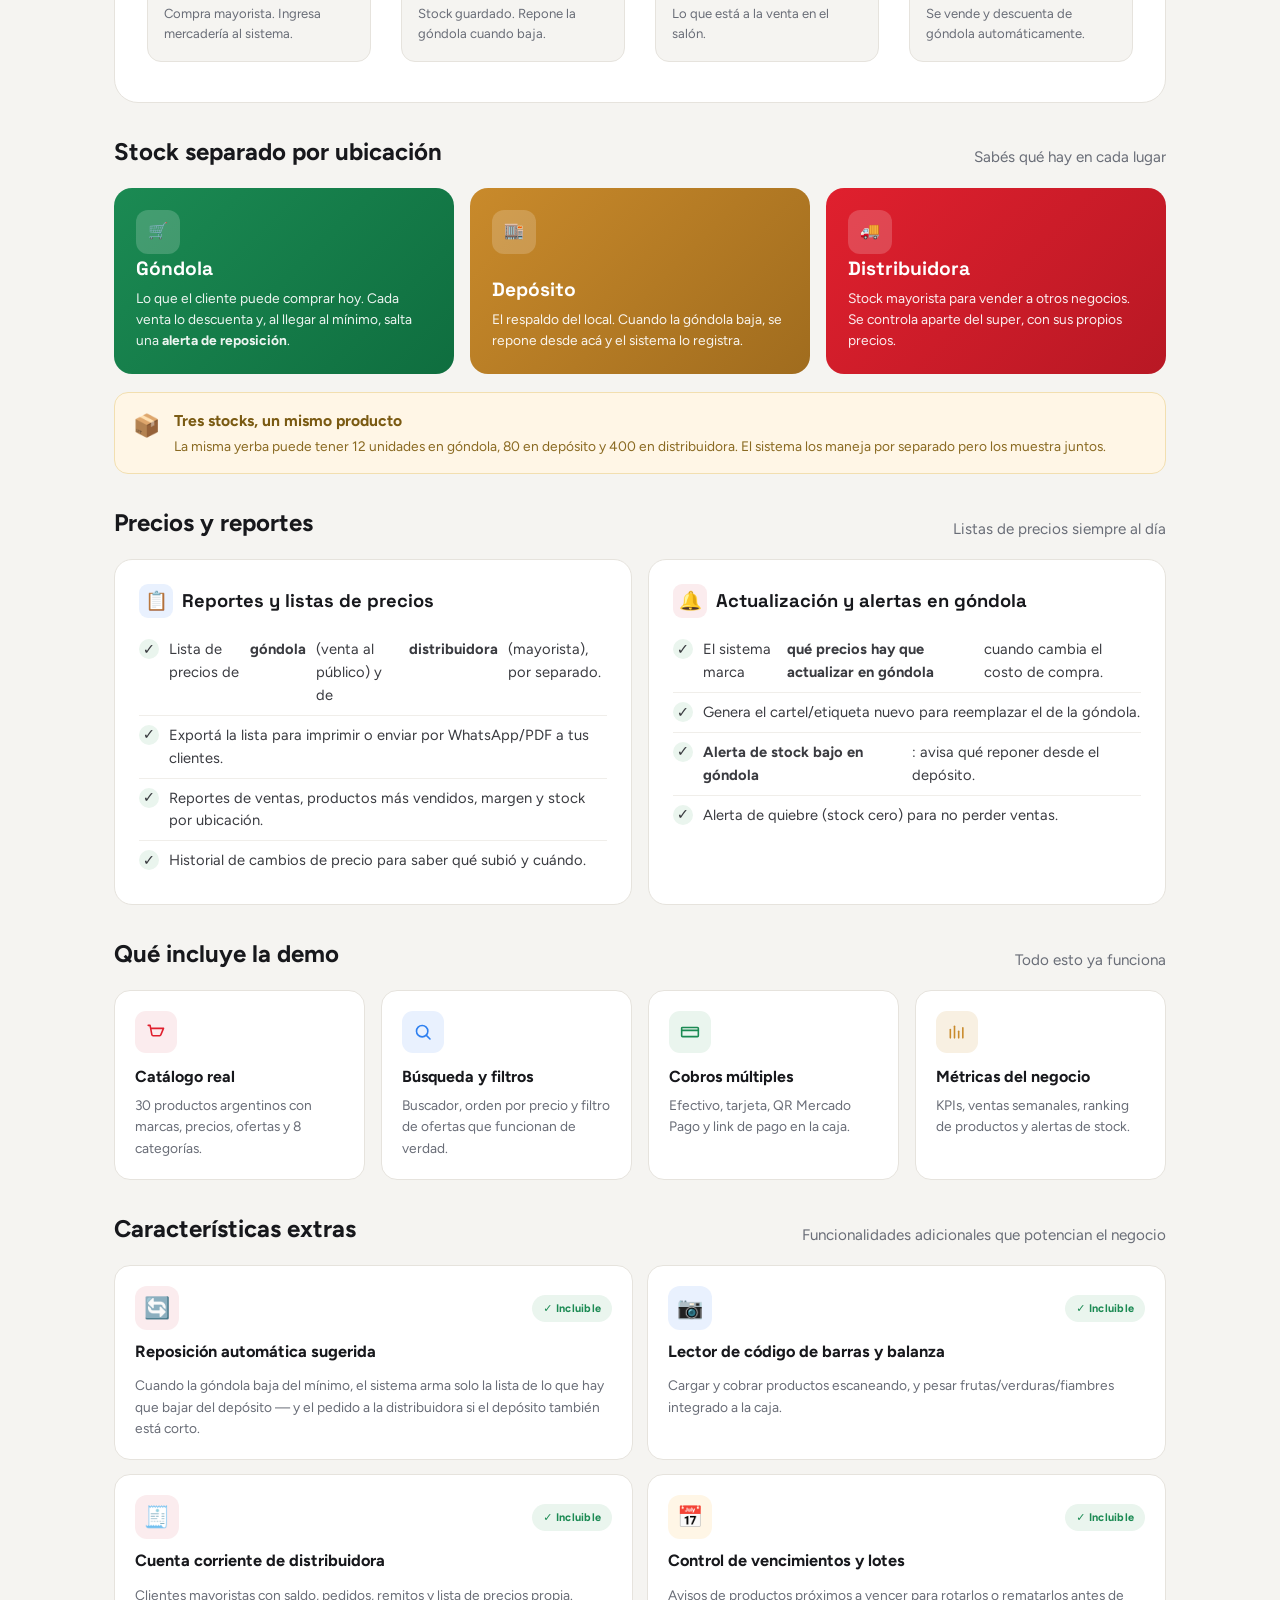
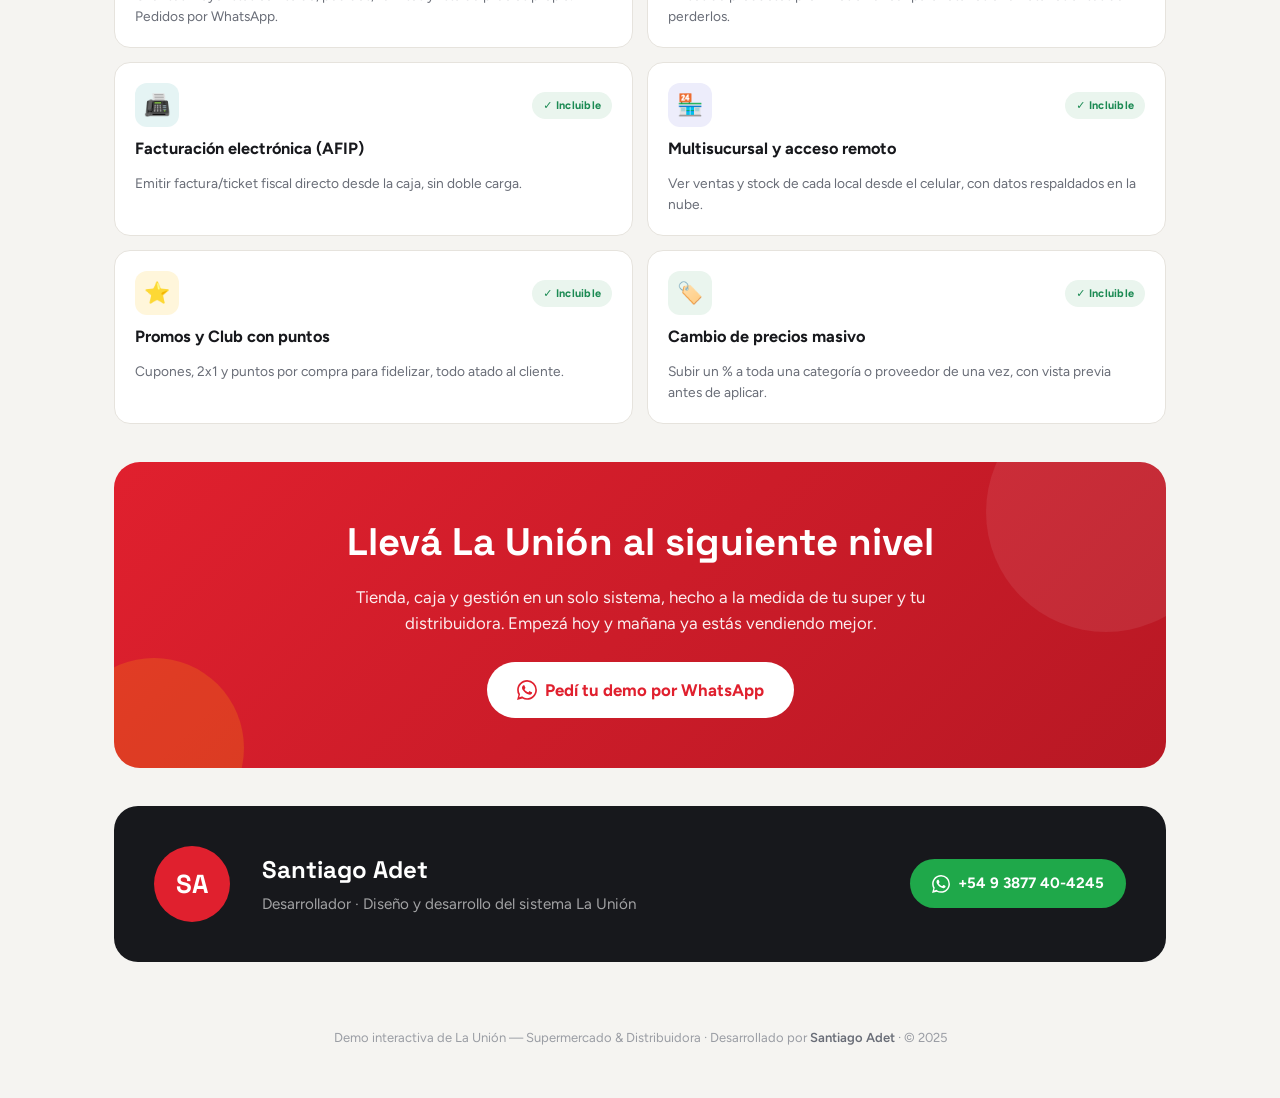
==== commit 08ff4d1f: "Reordenar secciones: agrupar features antes del cierre" ====
--- a/index.html
+++ b/index.html
@@ -168,16 +168,6 @@
 </section>
 
 <section class="wrap">
-  <div class="section-h"><h2>Qué incluye</h2></div>
-  <div class="feat">
-    <div class="fcard"><div class="ic" style="background:#FBECEE"><svg width="20" height="20" viewBox="0 0 24 24" fill="none" stroke="#E0202E" stroke-width="1.9" stroke-linecap="round" stroke-linejoin="round"><path d="M2.6 4h2.3l2.1 11.1a1.6 1.6 0 0 0 1.6 1.3h7.7a1.6 1.6 0 0 0 1.6-1.25L21 7.6H6"/></svg></div><h4>Catálogo real</h4><p>30 productos argentinos con marcas, precios, ofertas y 8 categorías.</p></div>
-    <div class="fcard"><div class="ic" style="background:#E9F1FE"><svg width="20" height="20" viewBox="0 0 24 24" fill="none" stroke="#2D7FF0" stroke-width="1.9" stroke-linecap="round" stroke-linejoin="round"><path d="M11 4.2a6.8 6.8 0 1 0 0 13.6 6.8 6.8 0 0 0 0-13.6z"/><path d="M20.4 20.4 16 16"/></svg></div><h4>Búsqueda y filtros</h4><p>Buscador, orden por precio y filtro de ofertas que funcionan de verdad.</p></div>
-    <div class="fcard"><div class="ic" style="background:#EAF5EE"><svg width="20" height="20" viewBox="0 0 24 24" fill="none" stroke="#1B8A53" stroke-width="1.9" stroke-linecap="round" stroke-linejoin="round"><path d="M3 6.5h18a1 1 0 0 1 1 1v9a1 1 0 0 1-1 1H3a1 1 0 0 1-1-1v-9a1 1 0 0 1 1-1z"/><path d="M2 10h20"/></svg></div><h4>Cobros múltiples</h4><p>Efectivo, tarjeta, QR Mercado Pago y link de pago en la caja.</p></div>
-    <div class="fcard"><div class="ic" style="background:#F8F0E2"><svg width="20" height="20" viewBox="0 0 24 24" fill="none" stroke="#C98A2B" stroke-width="1.9" stroke-linecap="round" stroke-linejoin="round"><path d="M4 19V9"/><path d="M9 19V5"/><path d="M14 19v-8"/><path d="M19 19V7"/></svg></div><h4>Métricas del negocio</h4><p>KPIs, ventas semanales, ranking de productos y alertas de stock.</p></div>
-  </div>
-</section>
-
-<section class="wrap">
   <div class="section-h"><div><h2>Un solo sistema, todo conectado</h2></div><p>La info no se carga dos veces</p></div>
   <div class="band">
     <p class="lead">Tienda, caja y gestión trabajan sobre la <b>misma base de datos</b>. Una venta en la caja descuenta el stock, actualiza los reportes y refleja el precio al instante. Cargás un producto o cambiás un precio <b>una sola vez</b> y se ve en todos lados.</p>
@@ -237,6 +227,16 @@
 </section>
 
 <section class="wrap">
+  <div class="section-h"><div><h2>Qué incluye la demo</h2></div><p>Todo esto ya funciona</p></div>
+  <div class="feat">
+    <div class="fcard"><div class="ic" style="background:#FBECEE"><svg width="20" height="20" viewBox="0 0 24 24" fill="none" stroke="#E0202E" stroke-width="1.9" stroke-linecap="round" stroke-linejoin="round"><path d="M2.6 4h2.3l2.1 11.1a1.6 1.6 0 0 0 1.6 1.3h7.7a1.6 1.6 0 0 0 1.6-1.25L21 7.6H6"/></svg></div><h4>Catálogo real</h4><p>30 productos argentinos con marcas, precios, ofertas y 8 categorías.</p></div>
+    <div class="fcard"><div class="ic" style="background:#E9F1FE"><svg width="20" height="20" viewBox="0 0 24 24" fill="none" stroke="#2D7FF0" stroke-width="1.9" stroke-linecap="round" stroke-linejoin="round"><path d="M11 4.2a6.8 6.8 0 1 0 0 13.6 6.8 6.8 0 0 0 0-13.6z"/><path d="M20.4 20.4 16 16"/></svg></div><h4>Búsqueda y filtros</h4><p>Buscador, orden por precio y filtro de ofertas que funcionan de verdad.</p></div>
+    <div class="fcard"><div class="ic" style="background:#EAF5EE"><svg width="20" height="20" viewBox="0 0 24 24" fill="none" stroke="#1B8A53" stroke-width="1.9" stroke-linecap="round" stroke-linejoin="round"><path d="M3 6.5h18a1 1 0 0 1 1 1v9a1 1 0 0 1-1 1H3a1 1 0 0 1-1-1v-9a1 1 0 0 1 1-1z"/><path d="M2 10h20"/></svg></div><h4>Cobros múltiples</h4><p>Efectivo, tarjeta, QR Mercado Pago y link de pago en la caja.</p></div>
+    <div class="fcard"><div class="ic" style="background:#F8F0E2"><svg width="20" height="20" viewBox="0 0 24 24" fill="none" stroke="#C98A2B" stroke-width="1.9" stroke-linecap="round" stroke-linejoin="round"><path d="M4 19V9"/><path d="M9 19V5"/><path d="M14 19v-8"/><path d="M19 19V7"/></svg></div><h4>Métricas del negocio</h4><p>KPIs, ventas semanales, ranking de productos y alertas de stock.</p></div>
+  </div>
+</section>
+
+<section class="wrap">
   <div class="section-h"><div><h2>Características extras</h2></div><p>Funcionalidades adicionales que potencian el negocio</p></div>
   <div class="road">
     <div class="ritem"><div class="rtop"><div class="ricon" style="background:#FBECEE">🔄</div><span class="rtag">✓ Incluible</span></div><h4>Reposición automática sugerida</h4><p>Cuando la góndola baja del mínimo, el sistema arma solo la lista de lo que hay que bajar del depósito — y el pedido a la distribuidora si el depósito también está corto.</p></div>
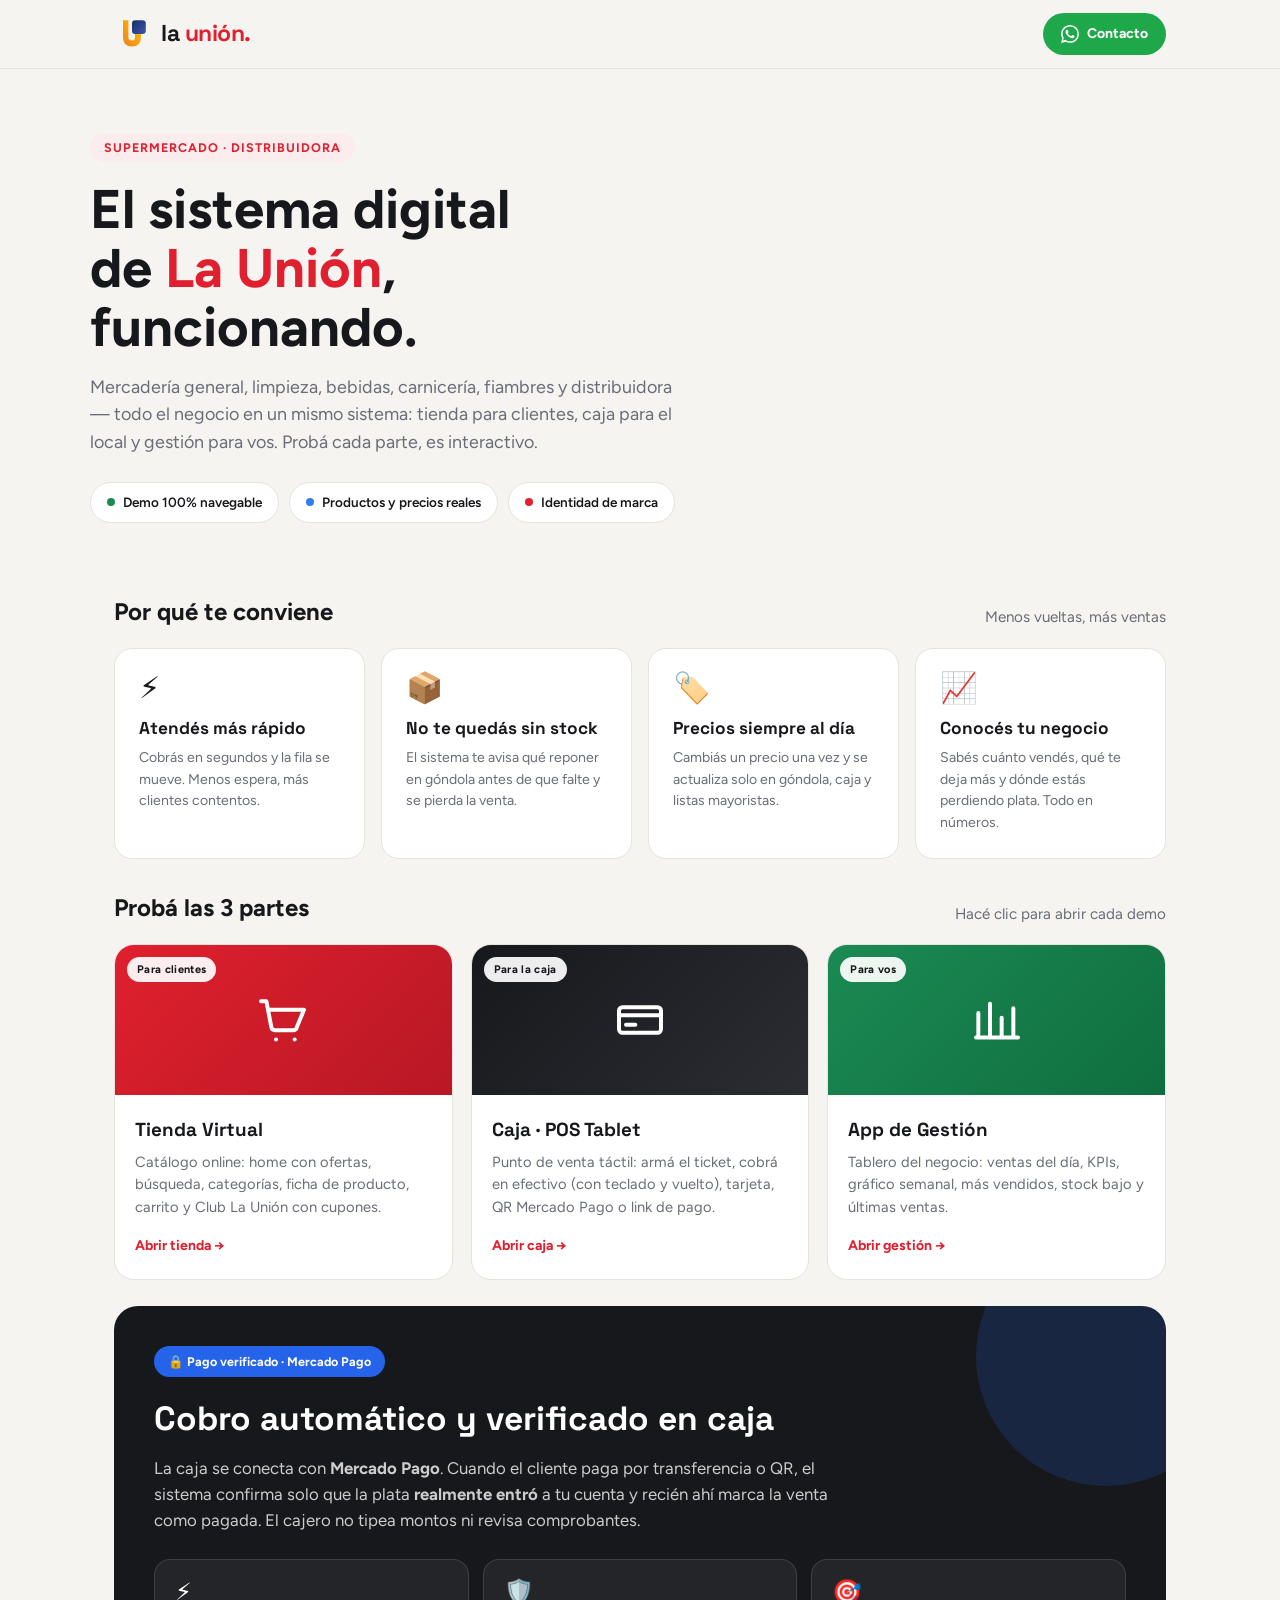
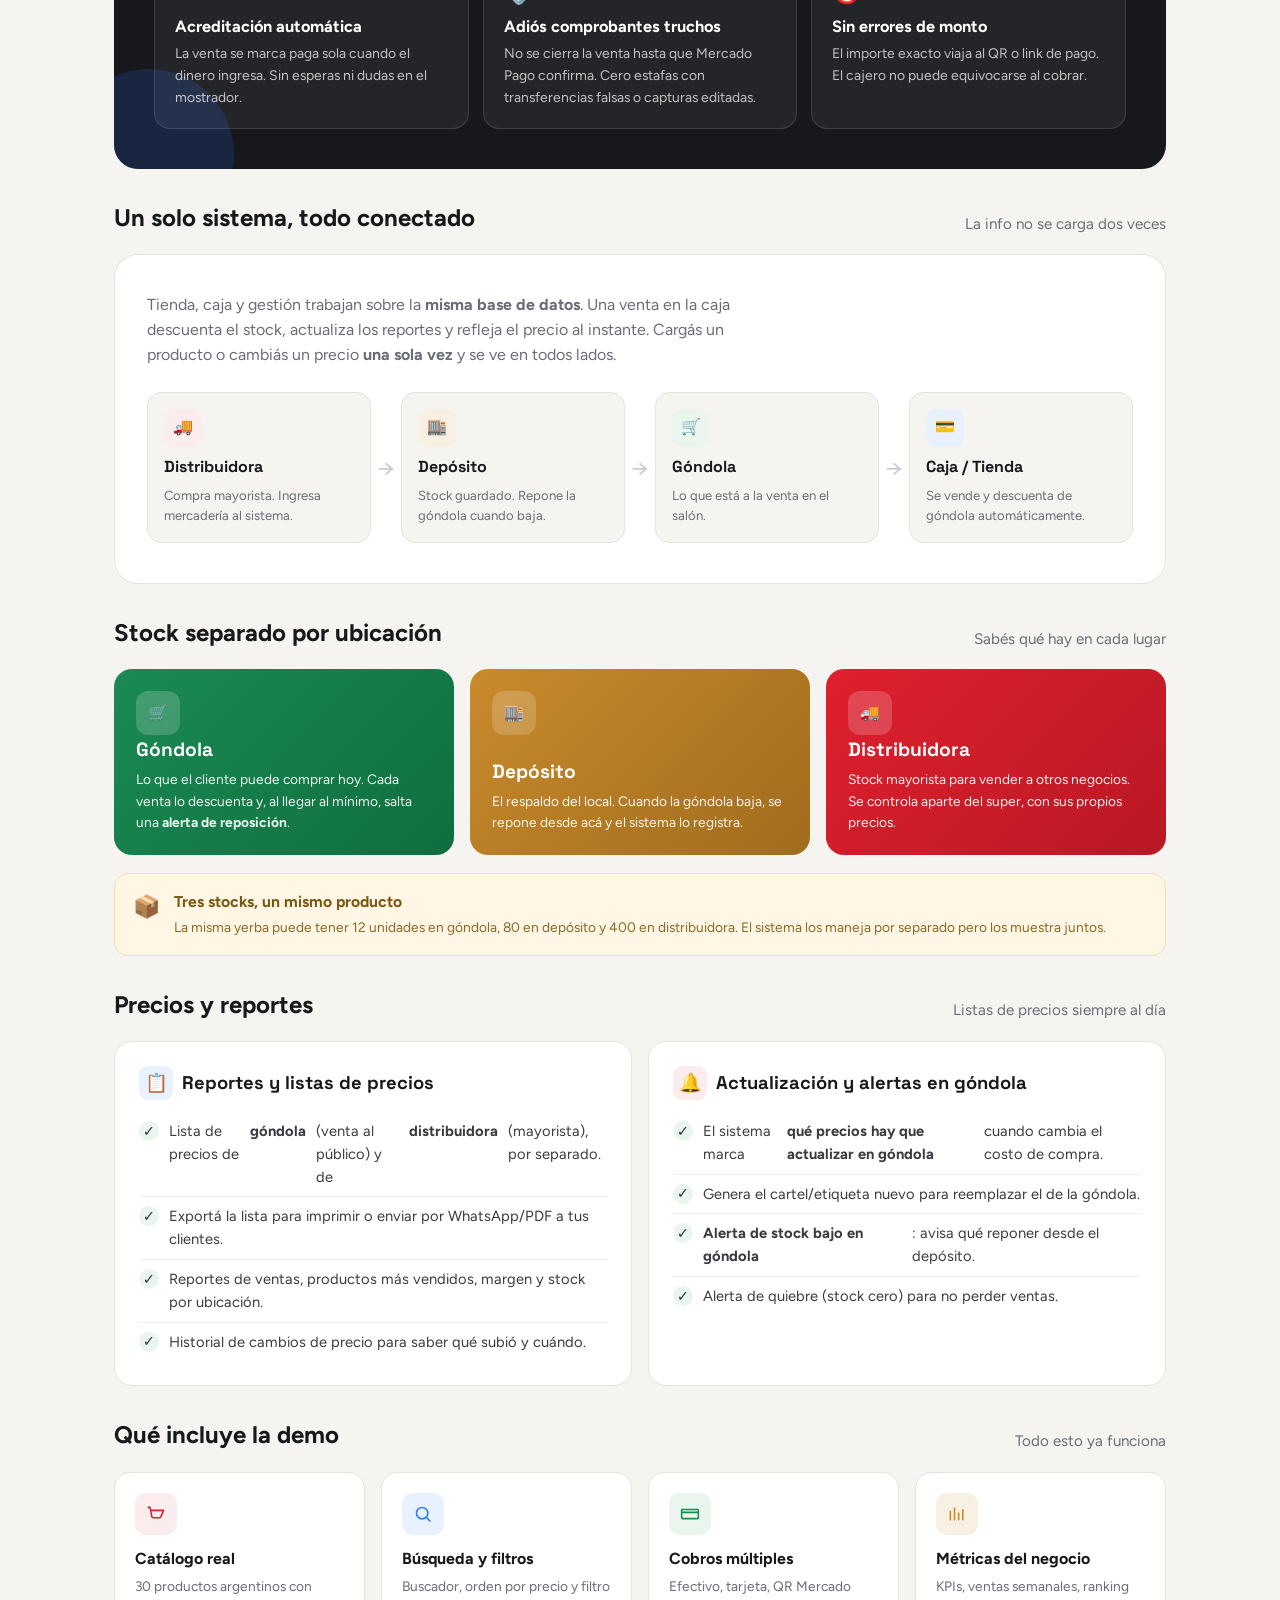
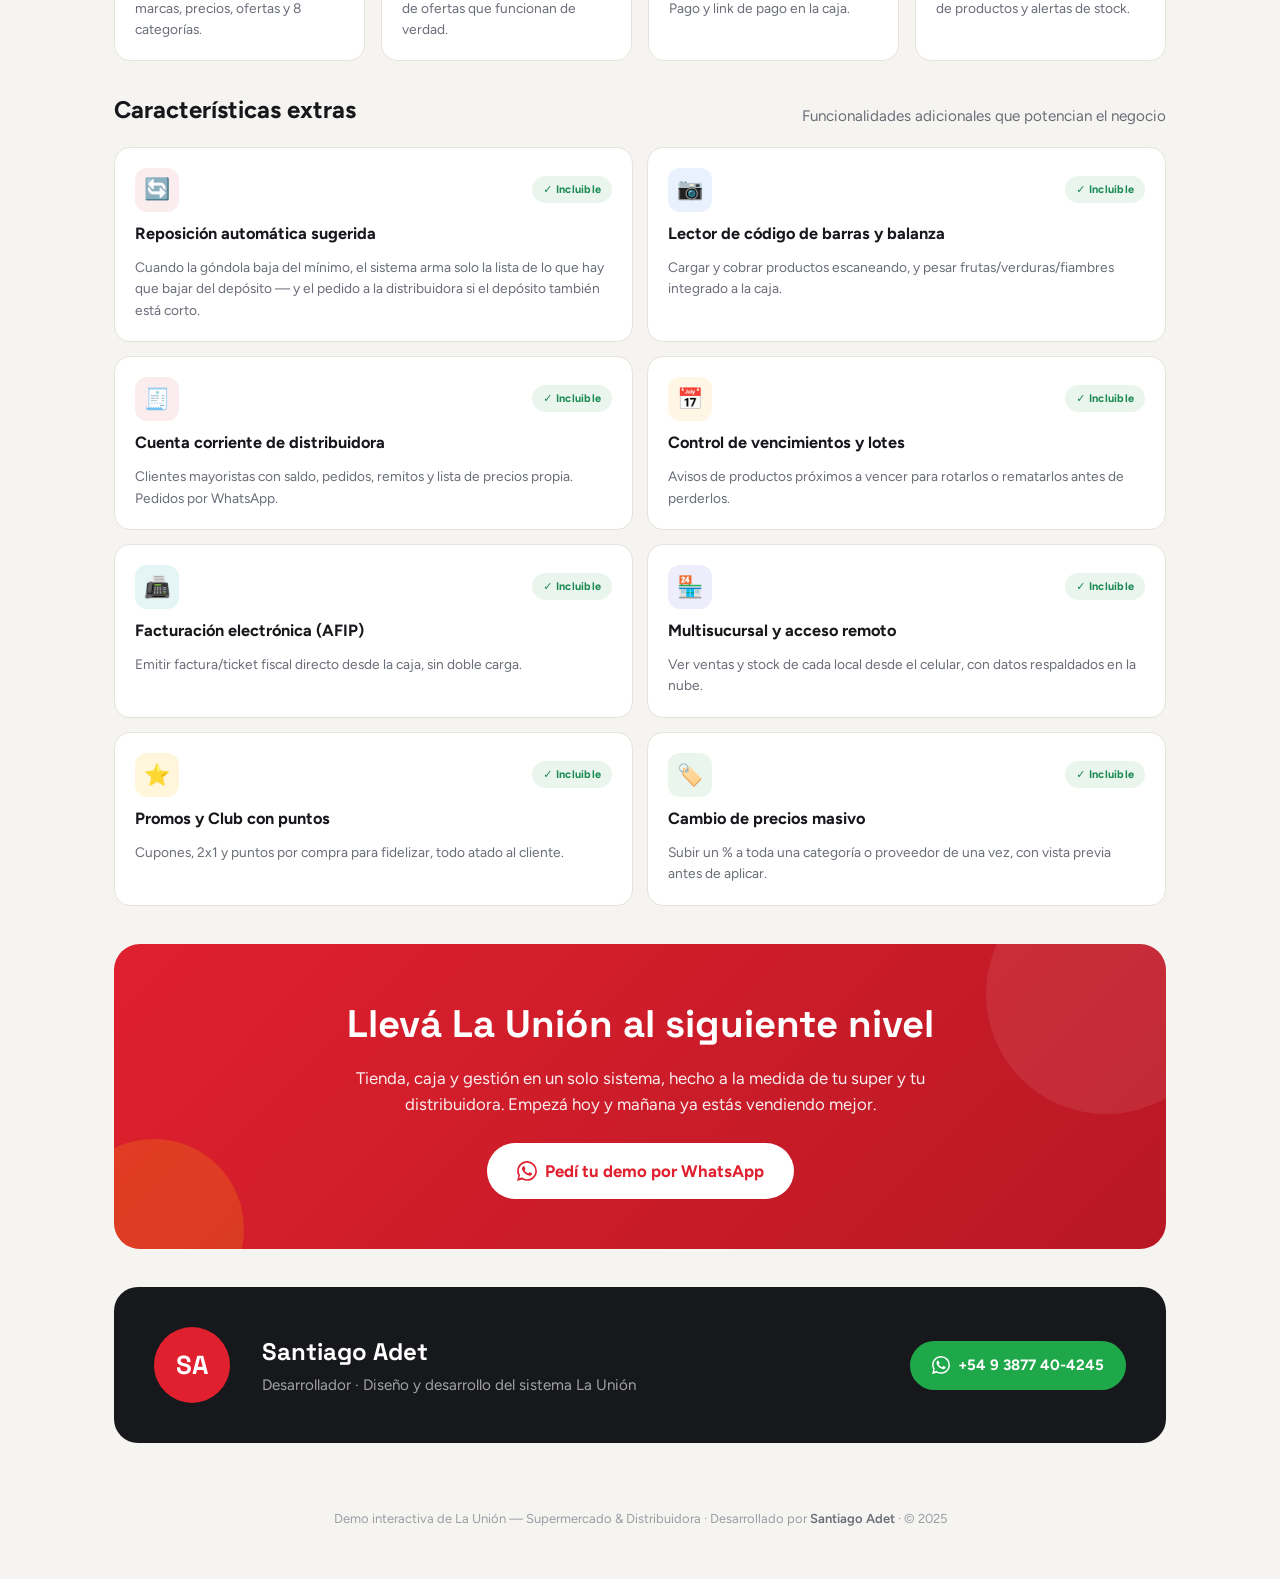
==== commit db892c6a: "Responsive movil tienda + cobro automatico verificado Mercado Pago (anti-estafas)" ====
--- a/index.html
+++ b/index.html
@@ -103,9 +103,25 @@
   .cta h2{font-family:'Space Grotesk',sans-serif;font-size:clamp(1.7rem,4vw,2.4rem);margin-bottom:12px;position:relative}
   .cta p{opacity:.92;max-width:52ch;margin:0 auto 26px;font-size:1.05rem;position:relative}
   .cta .btn-wa{background:#fff;color:#E0202E;font-size:1.05rem;padding:15px 30px;position:relative}
+  .pay{background:#17181C;color:#fff;border-radius:24px;padding:40px;margin:18px 0;position:relative;overflow:hidden}
+  .pay .pblob{position:absolute;border-radius:50%;background:rgba(37,99,235,.18)}
+  .pay .badge{display:inline-flex;align-items:center;gap:7px;background:#2563EB;color:#fff;font-size:12.5px;font-weight:700;padding:6px 14px;border-radius:999px;position:relative}
+  .pay h2{font-family:'Space Grotesk',sans-serif;font-size:clamp(1.5rem,4vw,2.1rem);margin:16px 0 10px;position:relative}
+  .pay .sub{color:rgba(255,255,255,.78);max-width:62ch;font-size:1.05rem;position:relative}
+  .payg{display:grid;grid-template-columns:repeat(3,1fr);gap:14px;margin-top:26px;position:relative}
+  .payc{background:rgba(255,255,255,.06);border:1px solid rgba(255,255,255,.12);border-radius:16px;padding:20px}
+  .payc .pi{font-size:24px;line-height:1}
+  .payc h4{font-size:1.02rem;margin:10px 0 4px}
+  .payc p{font-size:.87rem;color:rgba(255,255,255,.72)}
   footer{padding:30px 0 50px;text-align:center;color:#9A9DA4;font-size:13px}
   footer a{color:#696D77;font-weight:600}
-  @media(max-width:880px){.demos{grid-template-columns:1fr}.feat{grid-template-columns:repeat(2,1fr)}.contact{flex-direction:column;text-align:center}.contact .actions{margin:0 auto}.stock3{grid-template-columns:1fr}.two{grid-template-columns:1fr}.road{grid-template-columns:1fr}.farrow{transform:rotate(90deg)}.benefits{grid-template-columns:repeat(2,1fr)}.cta{padding:38px 24px}}
+  @media(max-width:880px){.demos{grid-template-columns:1fr}.feat{grid-template-columns:repeat(2,1fr)}.contact{flex-direction:column;text-align:center}.contact .actions{margin:0 auto}.stock3{grid-template-columns:1fr}.two{grid-template-columns:1fr}.road{grid-template-columns:1fr}.payg{grid-template-columns:1fr}.pay{padding:30px 24px}.benefits{grid-template-columns:repeat(2,1fr)}.cta{padding:38px 24px}
+    .flow{flex-direction:column}.fstep{min-width:0;width:100%}.farrow{transform:rotate(90deg);padding:6px 0}
+    .demos,.feat,.benefits,.stock3,.two,.road,.flow{min-width:0}
+    .demo,.fcard,.bcard,.sc,.ritem,.pcardb,.fstep,.contact{min-width:0}
+    .pcardb h3{flex-wrap:wrap}
+    .pcardb li,.pcardb p,.bcard p,.ritem p,.demo .body p,.fcard p,.sc p,.hero p{overflow-wrap:anywhere}}
+  @media(max-width:560px){.benefits{grid-template-columns:1fr}.nav .wa{padding:9px 14px}.hero{padding:40px 0 24px}}
 </style>
 </head>
 <body>
@@ -164,6 +180,21 @@
       </div>
       <div class="body"><h3>App de Gestión</h3><p>Tablero del negocio: ventas del día, KPIs, gráfico semanal, más vendidos, stock bajo y últimas ventas.</p><span class="go">Abrir gestión →</span></div>
     </a>
+  </div>
+</section>
+
+<section class="wrap">
+  <div class="pay">
+    <div class="pblob" style="width:260px;height:260px;right:-70px;top:-80px"></div>
+    <div class="pblob" style="width:170px;height:170px;left:-50px;bottom:-70px"></div>
+    <span class="badge">🔒 Pago verificado · Mercado Pago</span>
+    <h2>Cobro automático y verificado en caja</h2>
+    <p class="sub">La caja se conecta con <b>Mercado Pago</b>. Cuando el cliente paga por transferencia o QR, el sistema confirma solo que la plata <b>realmente entró</b> a tu cuenta y recién ahí marca la venta como pagada. El cajero no tipea montos ni revisa comprobantes.</p>
+    <div class="payg">
+      <div class="payc"><div class="pi">⚡</div><h4>Acreditación automática</h4><p>La venta se marca paga sola cuando el dinero ingresa. Sin esperas ni dudas en el mostrador.</p></div>
+      <div class="payc"><div class="pi">🛡️</div><h4>Adiós comprobantes truchos</h4><p>No se cierra la venta hasta que Mercado Pago confirma. Cero estafas con transferencias falsas o capturas editadas.</p></div>
+      <div class="payc"><div class="pi">🎯</div><h4>Sin errores de monto</h4><p>El importe exacto viaja al QR o link de pago. El cajero no puede equivocarse al cobrar.</p></div>
+    </div>
   </div>
 </section>
 
